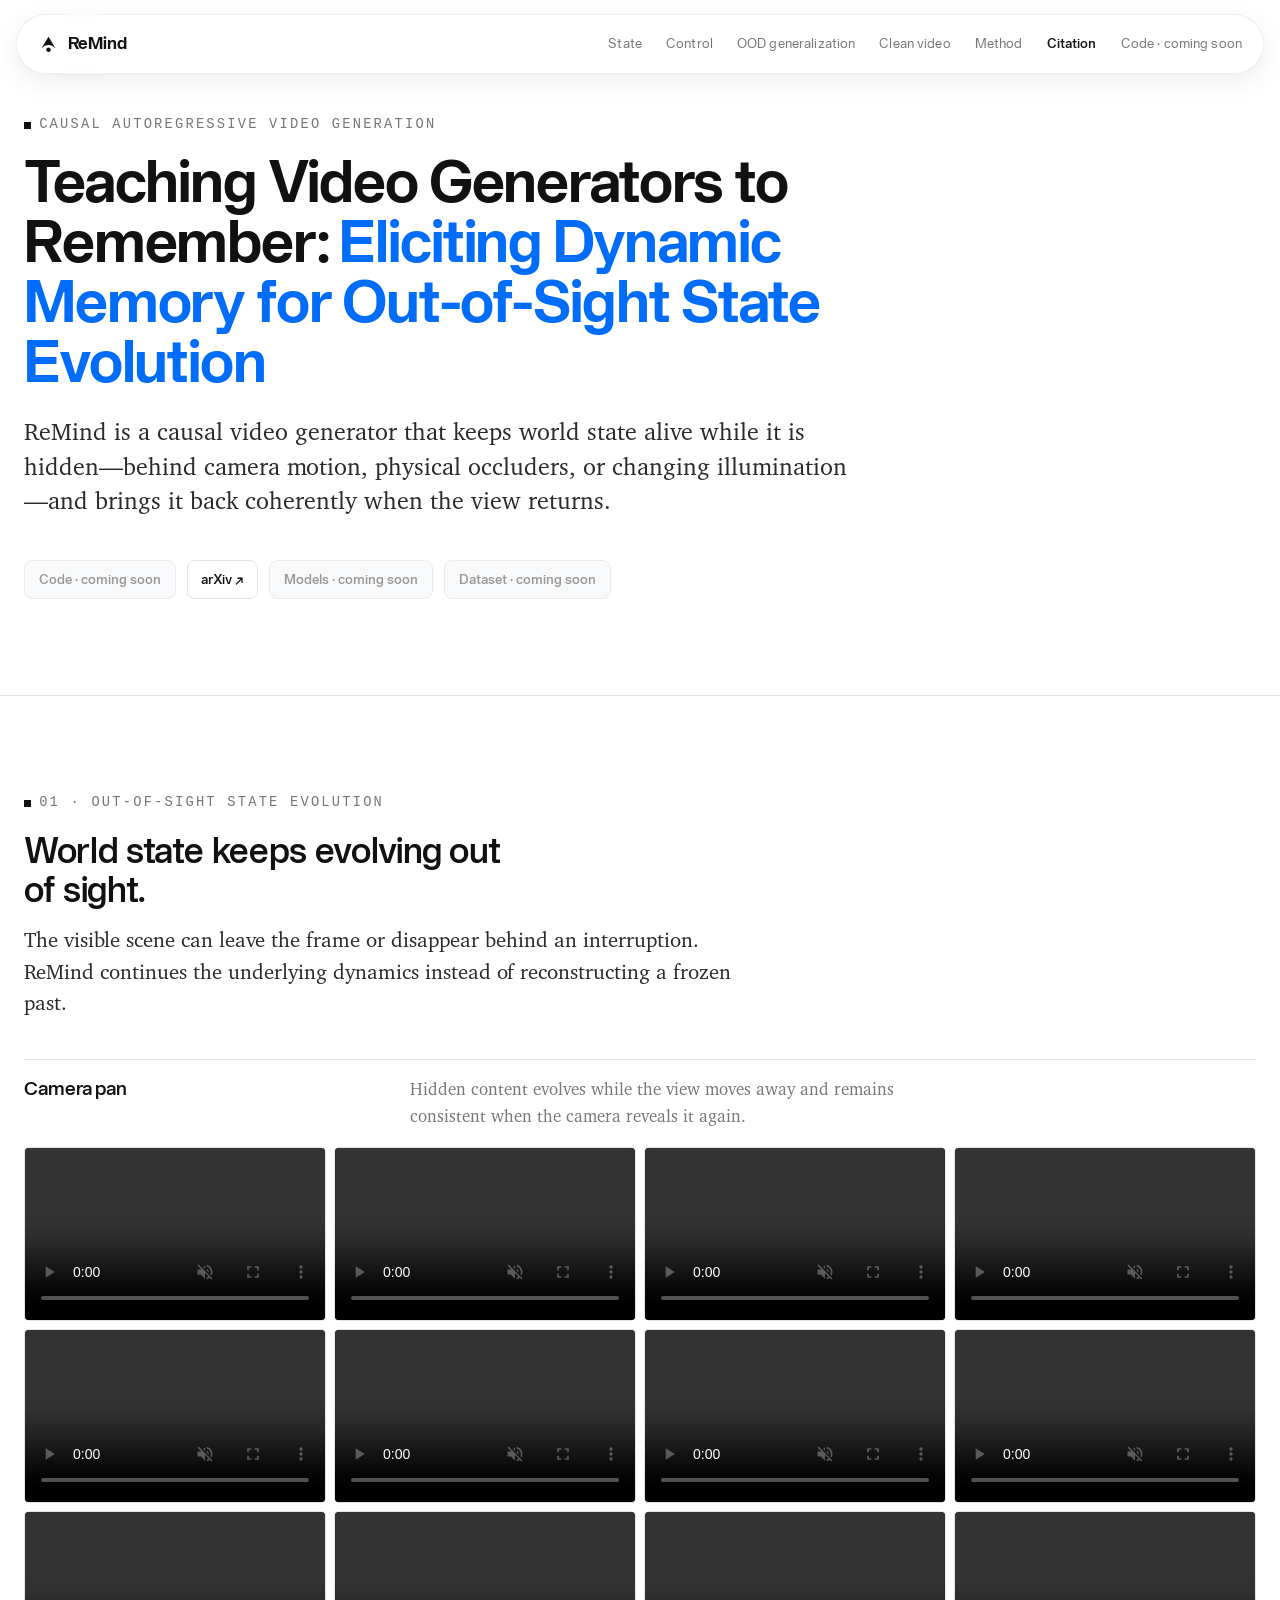
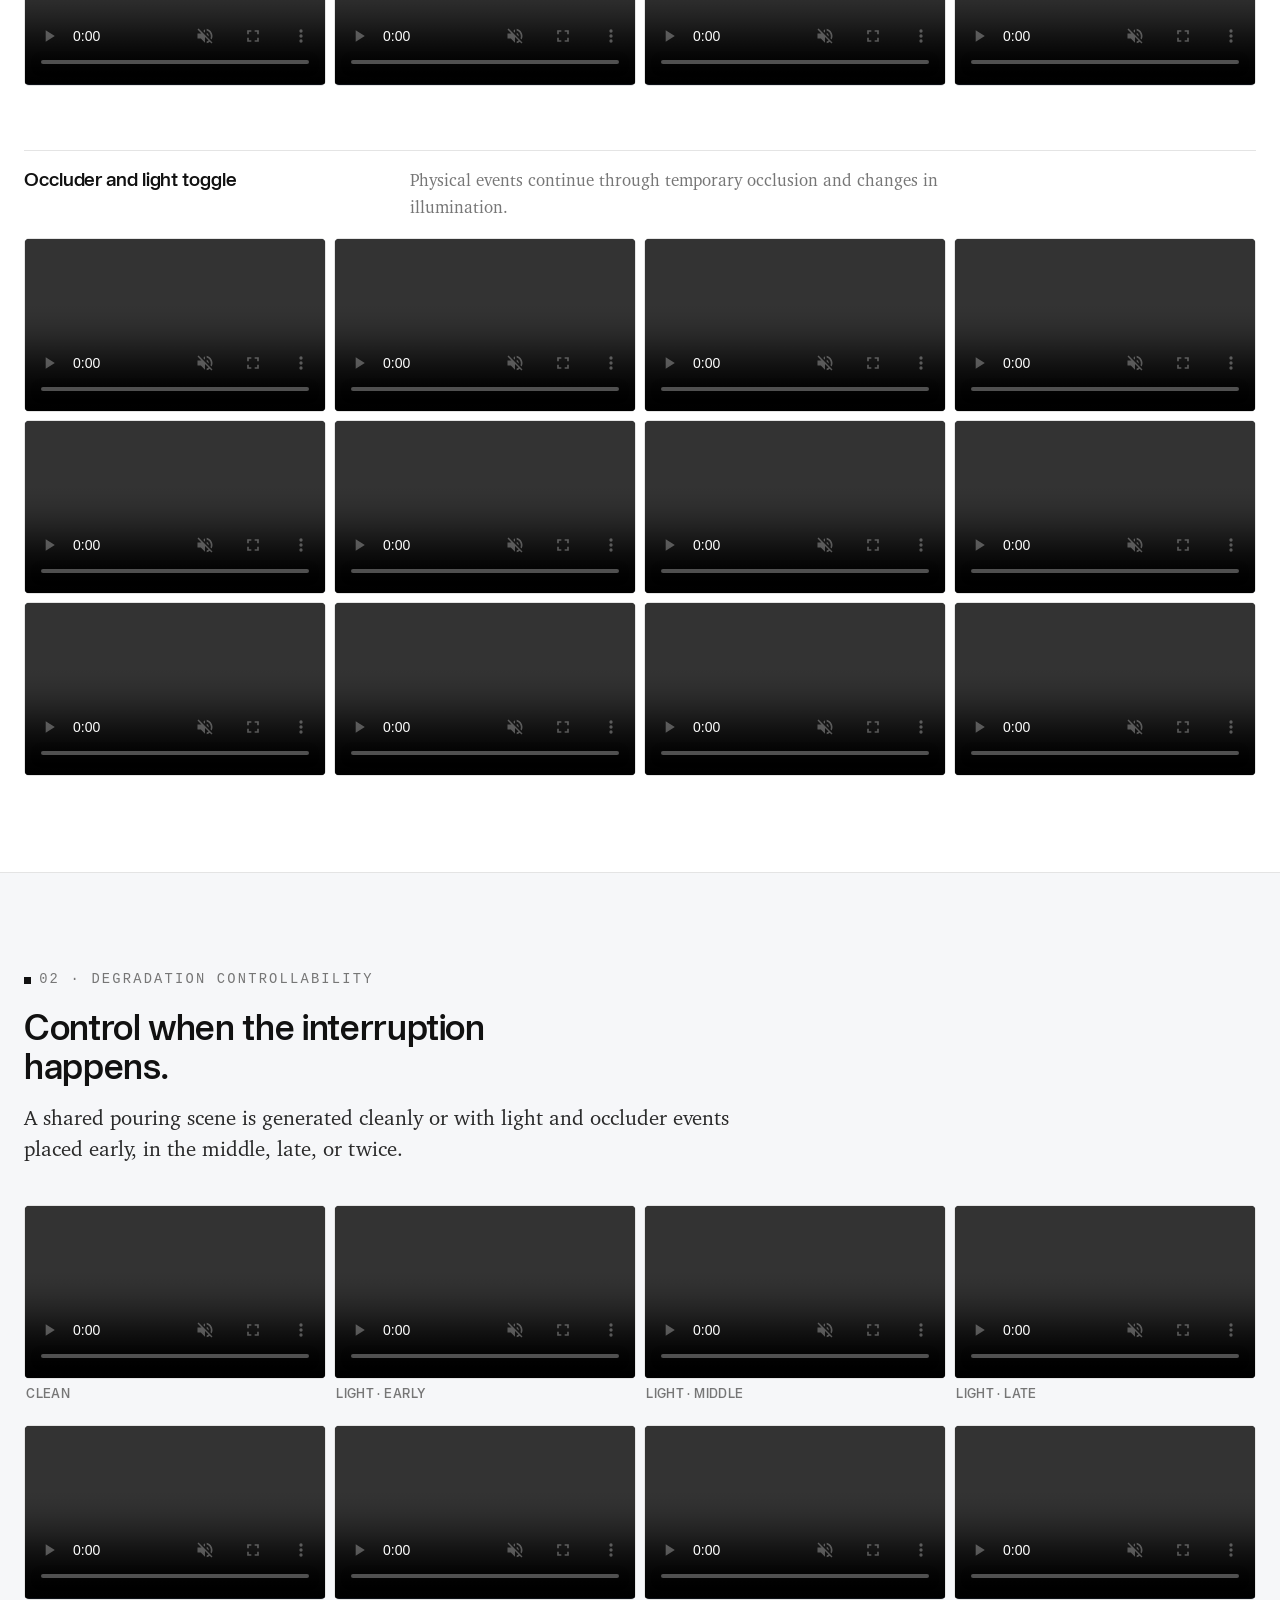
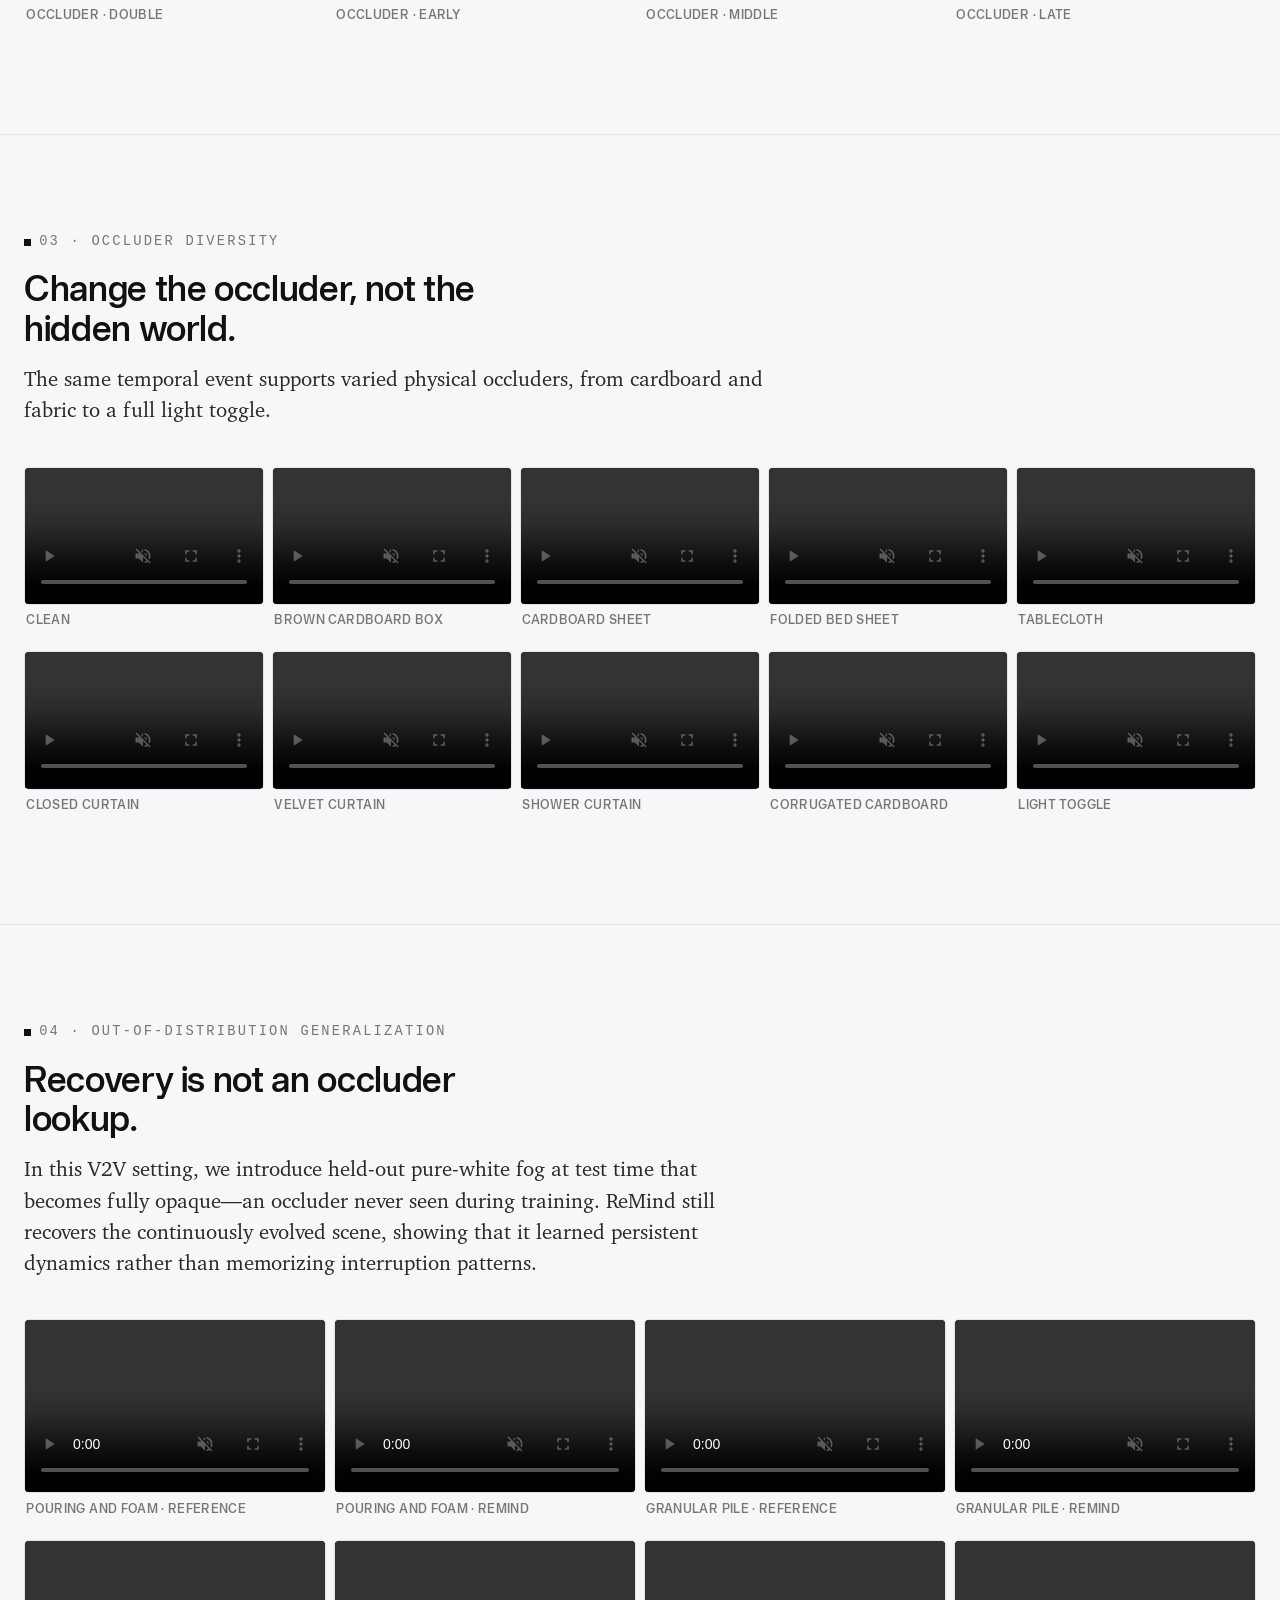
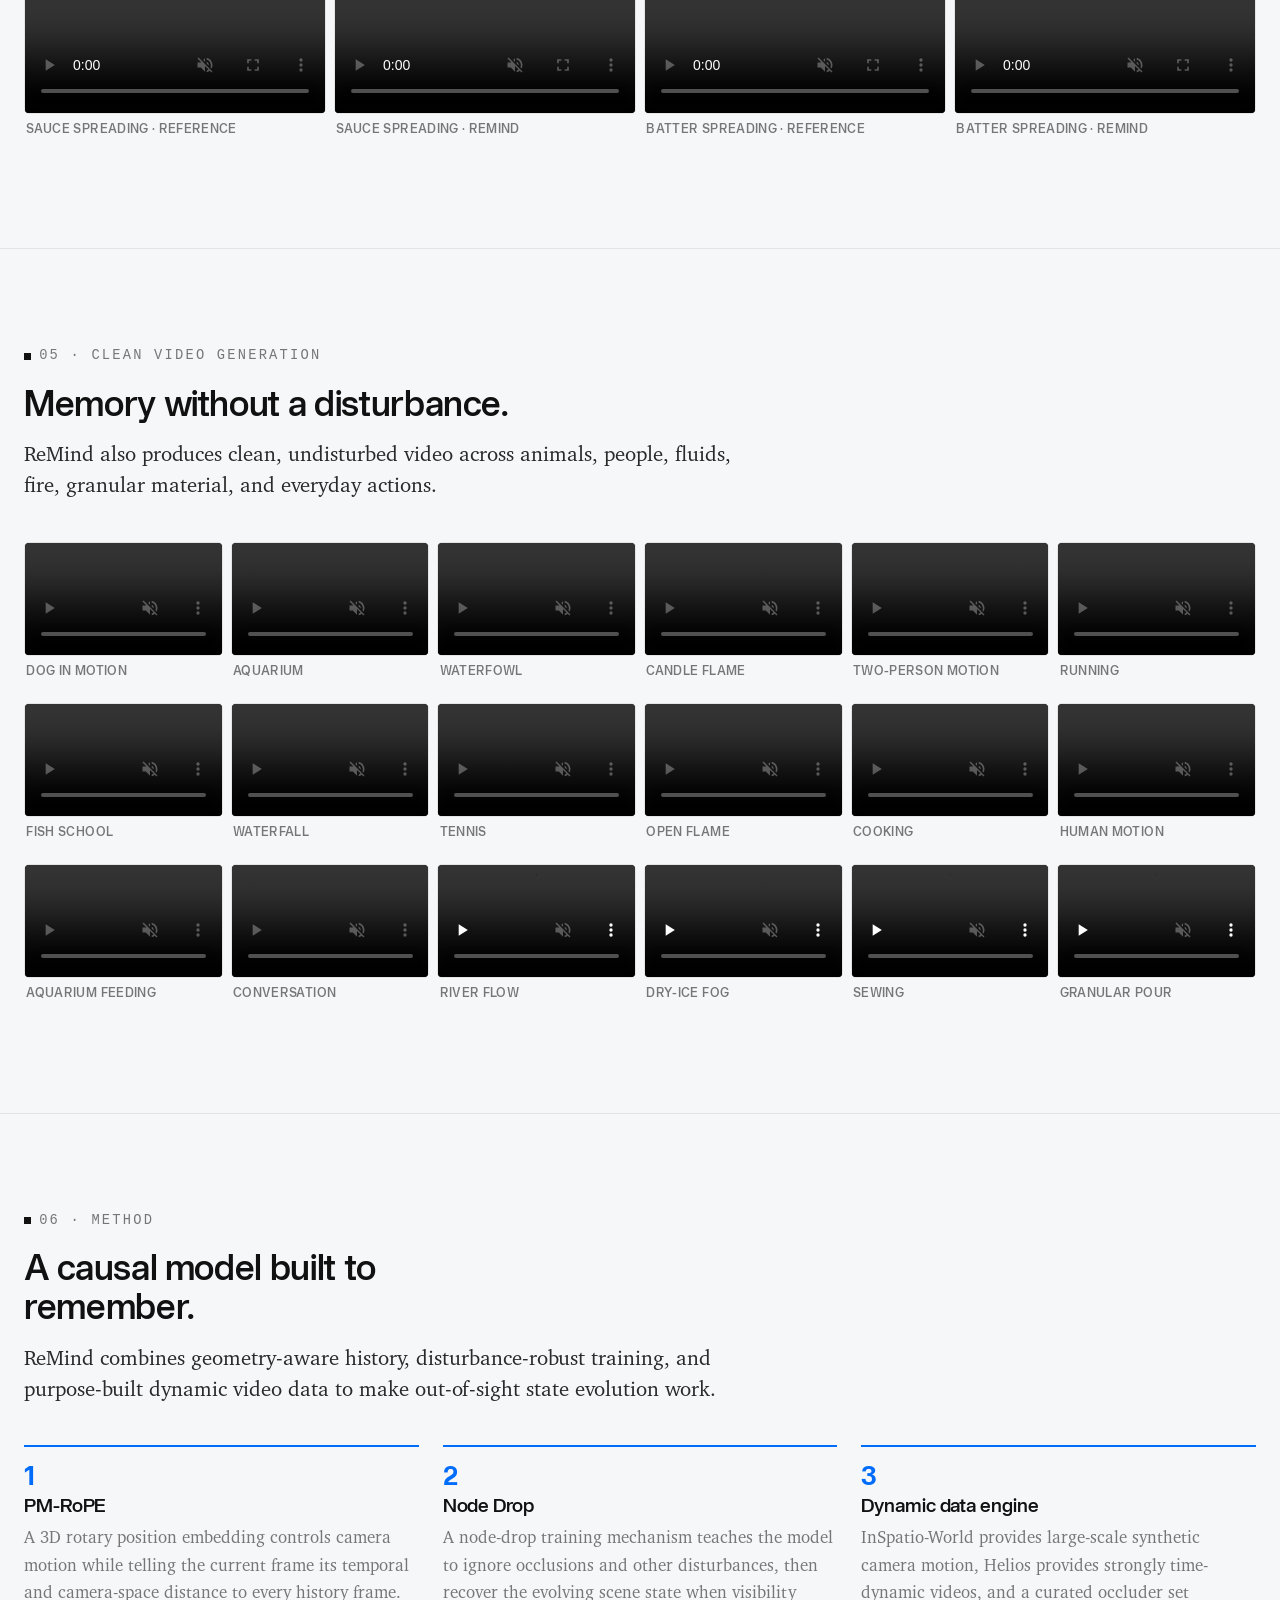
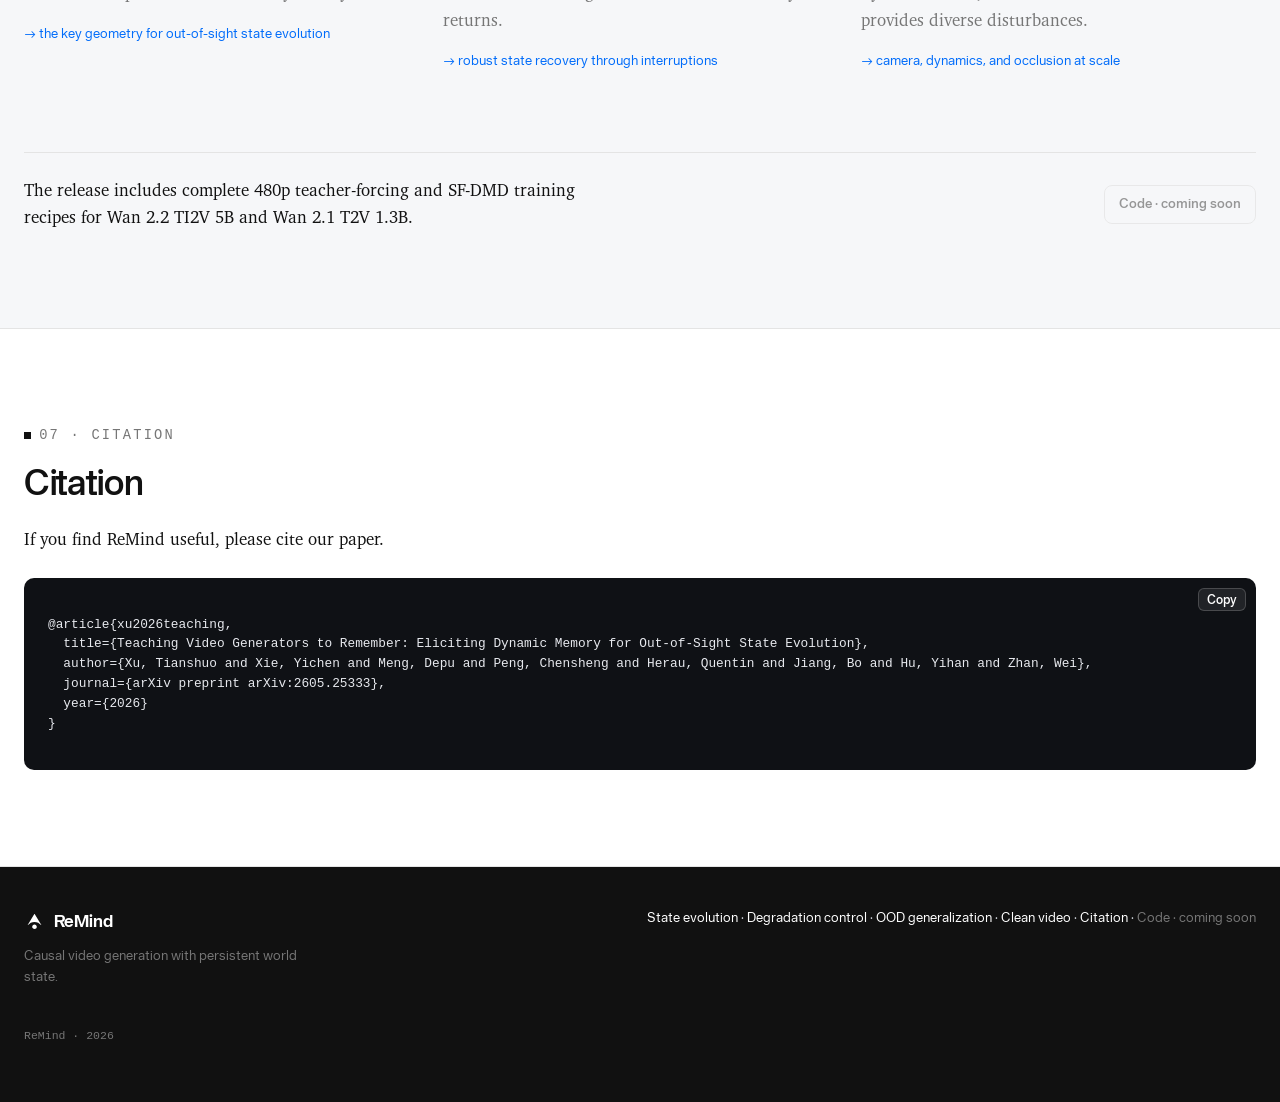
==== docs/index.html @ 28f02173 "Clarify V2V whiteout evaluation" ====
<!DOCTYPE html>
<!-- Copyright 2026 Applied Intuition, Inc.
     SPDX-License-Identifier: Apache-2.0 -->
<html lang="en">
<head>
<meta charset="utf-8">
<meta name="viewport" content="width=device-width, initial-scale=1">
<title>Teaching Video Generators to Remember: Eliciting Dynamic Memory for Out-of-Sight State Evolution</title>
<meta name="description" content="ReMind is a causal autoregressive video generator that preserves and evolves world state beyond the current view.">
<meta name="theme-color" content="#006CFA">
<link rel="icon" href="assets/brand/favicon.ico" sizes="32x32">
<link rel="icon" href="assets/brand/icon.svg" type="image/svg+xml">
<link rel="apple-touch-icon" href="assets/brand/apple-touch-icon.png">
<script>document.documentElement.className += " js";</script>
<link rel="stylesheet" href="assets/css/styles.css">
<link rel="stylesheet" href="assets/css/site.css">
</head>
<body class="project-page">
<a class="skip-link" href="#top">Skip to content</a>

<header class="site-header">
  <div class="header-pill">
    <a class="brand-mark" href="#top" aria-label="ReMind home"><span class="brand-word">ReMind</span></a>
    <button class="nav-toggle" aria-label="Toggle navigation" aria-expanded="false"><span></span><span></span><span></span></button>
    <nav class="nav" id="nav">
      <a href="#state">State</a>
      <a href="#control">Control</a>
      <a href="#ood">OOD generalization</a>
      <a href="#clean">Clean video</a>
      <a href="#method">Method</a>
      <a href="#citation">Citation</a>
      <span class="nav-pending" aria-disabled="true">Code · coming soon</span>
    </nav>
  </div>
</header>

<main id="top">
  <section class="hero project-hero">
    <div class="wide"><div class="hero-intro reveal">
      <p class="eyebrow">Causal autoregressive video generation</p>
      <h1>Teaching Video Generators to Remember: <span class="accent">Eliciting Dynamic Memory for Out-of-Sight State Evolution</span></h1>
      <p class="lead">ReMind is a causal video generator that keeps world state alive while it is hidden—behind camera motion, physical occluders, or changing illumination—and brings it back coherently when the view returns.</p>
      <div class="actions">
        <span class="btn btn-disabled" aria-disabled="true">Code · coming soon</span>
        <a class="btn" href="https://arxiv.org/abs/2605.25333" target="_blank" rel="noopener">arXiv ↗</a>
        <span class="btn btn-disabled" aria-disabled="true">Models · coming soon</span>
        <span class="btn btn-disabled" aria-disabled="true">Dataset · coming soon</span>
      </div>
    </div></div>
  </section>

  <section id="state" class="showcase-section">
    <div class="wide reveal">
      <div class="section-intro"><p class="eyebrow">01 · Out-of-sight state evolution</p>
        <h2>World state keeps evolving out of sight.</h2>
        <p class="lead">The visible scene can leave the frame or disappear behind an interruption. ReMind continues the underlying dynamics instead of reconstructing a frozen past.</p></div>
      <div class="showcase-block"><div class="showcase-heading"><h3>Camera pan</h3><p>Hidden content evolves while the view moves away and remains consistent when the camera reveals it again.</p></div>
        <div class="video-grid video-grid--4">
<figure class="showcase-tile showcase-tile--bare">
  <div class="media-frame"><video src="assets/videos/state/camera-pan/01.mp4" muted loop playsinline controls preload="none" data-autoplay aria-label="ReMind generated video"></video></div>
</figure>
<figure class="showcase-tile showcase-tile--bare">
  <div class="media-frame"><video src="assets/videos/state/camera-pan/02.mp4" muted loop playsinline controls preload="none" data-autoplay aria-label="ReMind generated video"></video></div>
</figure>
<figure class="showcase-tile showcase-tile--bare">
  <div class="media-frame"><video src="assets/videos/state/camera-pan/03.mp4" muted loop playsinline controls preload="none" data-autoplay aria-label="ReMind generated video"></video></div>
</figure>
<figure class="showcase-tile showcase-tile--bare">
  <div class="media-frame"><video src="assets/videos/state/camera-pan/04.mp4" muted loop playsinline controls preload="none" data-autoplay aria-label="ReMind generated video"></video></div>
</figure>
<figure class="showcase-tile showcase-tile--bare">
  <div class="media-frame"><video src="assets/videos/state/camera-pan/05.mp4" muted loop playsinline controls preload="none" data-autoplay aria-label="ReMind generated video"></video></div>
</figure>
<figure class="showcase-tile showcase-tile--bare">
  <div class="media-frame"><video src="assets/videos/state/camera-pan/06.mp4" muted loop playsinline controls preload="none" data-autoplay aria-label="ReMind generated video"></video></div>
</figure>
<figure class="showcase-tile showcase-tile--bare">
  <div class="media-frame"><video src="assets/videos/state/camera-pan/07.mp4" muted loop playsinline controls preload="none" data-autoplay aria-label="ReMind generated video"></video></div>
</figure>
<figure class="showcase-tile showcase-tile--bare">
  <div class="media-frame"><video src="assets/videos/state/camera-pan/08.mp4" muted loop playsinline controls preload="none" data-autoplay aria-label="ReMind generated video"></video></div>
</figure>
<figure class="showcase-tile showcase-tile--bare">
  <div class="media-frame"><video src="assets/videos/state/camera-pan/09.mp4" muted loop playsinline controls preload="none" data-autoplay aria-label="ReMind generated video"></video></div>
</figure>
<figure class="showcase-tile showcase-tile--bare">
  <div class="media-frame"><video src="assets/videos/state/camera-pan/10.mp4" muted loop playsinline controls preload="none" data-autoplay aria-label="ReMind generated video"></video></div>
</figure>
<figure class="showcase-tile showcase-tile--bare">
  <div class="media-frame"><video src="assets/videos/state/camera-pan/11.mp4" muted loop playsinline controls preload="none" data-autoplay aria-label="ReMind generated video"></video></div>
</figure>
<figure class="showcase-tile showcase-tile--bare">
  <div class="media-frame"><video src="assets/videos/state/camera-pan/12.mp4" muted loop playsinline controls preload="none" data-autoplay aria-label="ReMind generated video"></video></div>
</figure>
</div></div>
      <div class="showcase-block"><div class="showcase-heading"><h3>Occluder and light toggle</h3><p>Physical events continue through temporary occlusion and changes in illumination.</p></div>
        <div class="video-grid video-grid--4">
<figure class="showcase-tile showcase-tile--bare">
  <div class="media-frame"><video src="assets/videos/state/occlusion/01.mp4" muted loop playsinline controls preload="none" data-autoplay aria-label="ReMind generated video"></video></div>
</figure>
<figure class="showcase-tile showcase-tile--bare">
  <div class="media-frame"><video src="assets/videos/state/occlusion/02.mp4" muted loop playsinline controls preload="none" data-autoplay aria-label="ReMind generated video"></video></div>
</figure>
<figure class="showcase-tile showcase-tile--bare">
  <div class="media-frame"><video src="assets/videos/state/occlusion/03.mp4" muted loop playsinline controls preload="none" data-autoplay aria-label="ReMind generated video"></video></div>
</figure>
<figure class="showcase-tile showcase-tile--bare">
  <div class="media-frame"><video src="assets/videos/state/occlusion/04.mp4" muted loop playsinline controls preload="none" data-autoplay aria-label="ReMind generated video"></video></div>
</figure>
<figure class="showcase-tile showcase-tile--bare">
  <div class="media-frame"><video src="assets/videos/state/occlusion/05.mp4" muted loop playsinline controls preload="none" data-autoplay aria-label="ReMind generated video"></video></div>
</figure>
<figure class="showcase-tile showcase-tile--bare">
  <div class="media-frame"><video src="assets/videos/state/occlusion/06.mp4" muted loop playsinline controls preload="none" data-autoplay aria-label="ReMind generated video"></video></div>
</figure>
<figure class="showcase-tile showcase-tile--bare">
  <div class="media-frame"><video src="assets/videos/state/occlusion/07.mp4" muted loop playsinline controls preload="none" data-autoplay aria-label="ReMind generated video"></video></div>
</figure>
<figure class="showcase-tile showcase-tile--bare">
  <div class="media-frame"><video src="assets/videos/state/occlusion/08.mp4" muted loop playsinline controls preload="none" data-autoplay aria-label="ReMind generated video"></video></div>
</figure>
<figure class="showcase-tile showcase-tile--bare">
  <div class="media-frame"><video src="assets/videos/state/occlusion/09.mp4" muted loop playsinline controls preload="none" data-autoplay aria-label="ReMind generated video"></video></div>
</figure>
<figure class="showcase-tile showcase-tile--bare">
  <div class="media-frame"><video src="assets/videos/state/occlusion/10.mp4" muted loop playsinline controls preload="none" data-autoplay aria-label="ReMind generated video"></video></div>
</figure>
<figure class="showcase-tile showcase-tile--bare">
  <div class="media-frame"><video src="assets/videos/state/occlusion/11.mp4" muted loop playsinline controls preload="none" data-autoplay aria-label="ReMind generated video"></video></div>
</figure>
<figure class="showcase-tile showcase-tile--bare">
  <div class="media-frame"><video src="assets/videos/state/occlusion/12.mp4" muted loop playsinline controls preload="none" data-autoplay aria-label="ReMind generated video"></video></div>
</figure>
</div></div>
    </div>
  </section>

  <section id="control" class="showcase-section">
    <div class="wide reveal">
      <div class="section-intro"><p class="eyebrow">02 · Degradation controllability</p>
        <h2>Control when the interruption happens.</h2>
        <p class="lead">A shared pouring scene is generated cleanly or with light and occluder events placed early, in the middle, late, or twice.</p></div>
      <div class="video-grid video-grid--4">
<figure class="showcase-tile">
  <div class="media-frame"><video src="assets/videos/control/degradation/01.mp4" muted loop playsinline controls preload="none" data-autoplay aria-label="Clean"></video></div>
  <figcaption><span class="tile-label">Clean</span></figcaption>
</figure>
<figure class="showcase-tile">
  <div class="media-frame"><video src="assets/videos/control/degradation/02.mp4" muted loop playsinline controls preload="none" data-autoplay aria-label="Light · early"></video></div>
  <figcaption><span class="tile-label">Light · early</span></figcaption>
</figure>
<figure class="showcase-tile">
  <div class="media-frame"><video src="assets/videos/control/degradation/03.mp4" muted loop playsinline controls preload="none" data-autoplay aria-label="Light · middle"></video></div>
  <figcaption><span class="tile-label">Light · middle</span></figcaption>
</figure>
<figure class="showcase-tile">
  <div class="media-frame"><video src="assets/videos/control/degradation/04.mp4" muted loop playsinline controls preload="none" data-autoplay aria-label="Light · late"></video></div>
  <figcaption><span class="tile-label">Light · late</span></figcaption>
</figure>
<figure class="showcase-tile">
  <div class="media-frame"><video src="assets/videos/control/degradation/05.mp4" muted loop playsinline controls preload="none" data-autoplay aria-label="Occluder · double"></video></div>
  <figcaption><span class="tile-label">Occluder · double</span></figcaption>
</figure>
<figure class="showcase-tile">
  <div class="media-frame"><video src="assets/videos/control/degradation/06.mp4" muted loop playsinline controls preload="none" data-autoplay aria-label="Occluder · early"></video></div>
  <figcaption><span class="tile-label">Occluder · early</span></figcaption>
</figure>
<figure class="showcase-tile">
  <div class="media-frame"><video src="assets/videos/control/degradation/07.mp4" muted loop playsinline controls preload="none" data-autoplay aria-label="Occluder · middle"></video></div>
  <figcaption><span class="tile-label">Occluder · middle</span></figcaption>
</figure>
<figure class="showcase-tile">
  <div class="media-frame"><video src="assets/videos/control/degradation/08.mp4" muted loop playsinline controls preload="none" data-autoplay aria-label="Occluder · late"></video></div>
  <figcaption><span class="tile-label">Occluder · late</span></figcaption>
</figure>
</div>
    </div>
  </section>

  <section id="occluders" class="showcase-section section-soft">
    <div class="wide reveal">
      <div class="section-intro"><p class="eyebrow">03 · Occluder diversity</p>
        <h2>Change the occluder, not the hidden world.</h2>
        <p class="lead">The same temporal event supports varied physical occluders, from cardboard and fabric to a full light toggle.</p></div>
      <div class="video-grid video-grid--5">
<figure class="showcase-tile">
  <div class="media-frame"><video src="assets/videos/control/occluder-diversity/01.mp4" muted loop playsinline controls preload="none" data-autoplay aria-label="Clean"></video></div>
  <figcaption><span class="tile-label">Clean</span></figcaption>
</figure>
<figure class="showcase-tile">
  <div class="media-frame"><video src="assets/videos/control/occluder-diversity/02.mp4" muted loop playsinline controls preload="none" data-autoplay aria-label="Brown cardboard box"></video></div>
  <figcaption><span class="tile-label">Brown cardboard box</span></figcaption>
</figure>
<figure class="showcase-tile">
  <div class="media-frame"><video src="assets/videos/control/occluder-diversity/03.mp4" muted loop playsinline controls preload="none" data-autoplay aria-label="Cardboard sheet"></video></div>
  <figcaption><span class="tile-label">Cardboard sheet</span></figcaption>
</figure>
<figure class="showcase-tile">
  <div class="media-frame"><video src="assets/videos/control/occluder-diversity/04.mp4" muted loop playsinline controls preload="none" data-autoplay aria-label="Folded bed sheet"></video></div>
  <figcaption><span class="tile-label">Folded bed sheet</span></figcaption>
</figure>
<figure class="showcase-tile">
  <div class="media-frame"><video src="assets/videos/control/occluder-diversity/05.mp4" muted loop playsinline controls preload="none" data-autoplay aria-label="Tablecloth"></video></div>
  <figcaption><span class="tile-label">Tablecloth</span></figcaption>
</figure>
<figure class="showcase-tile">
  <div class="media-frame"><video src="assets/videos/control/occluder-diversity/06.mp4" muted loop playsinline controls preload="none" data-autoplay aria-label="Closed curtain"></video></div>
  <figcaption><span class="tile-label">Closed curtain</span></figcaption>
</figure>
<figure class="showcase-tile">
  <div class="media-frame"><video src="assets/videos/control/occluder-diversity/07.mp4" muted loop playsinline controls preload="none" data-autoplay aria-label="Velvet curtain"></video></div>
  <figcaption><span class="tile-label">Velvet curtain</span></figcaption>
</figure>
<figure class="showcase-tile">
  <div class="media-frame"><video src="assets/videos/control/occluder-diversity/08.mp4" muted loop playsinline controls preload="none" data-autoplay aria-label="Shower curtain"></video></div>
  <figcaption><span class="tile-label">Shower curtain</span></figcaption>
</figure>
<figure class="showcase-tile">
  <div class="media-frame"><video src="assets/videos/control/occluder-diversity/09.mp4" muted loop playsinline controls preload="none" data-autoplay aria-label="Corrugated cardboard"></video></div>
  <figcaption><span class="tile-label">Corrugated cardboard</span></figcaption>
</figure>
<figure class="showcase-tile">
  <div class="media-frame"><video src="assets/videos/control/occluder-diversity/10.mp4" muted loop playsinline controls preload="none" data-autoplay aria-label="Light toggle"></video></div>
  <figcaption><span class="tile-label">Light toggle</span></figcaption>
</figure>
</div>
    </div>
  </section>

  <section id="ood" class="showcase-section">
    <div class="wide reveal">
      <div class="section-intro"><p class="eyebrow">04 · Out-of-distribution generalization</p>
        <h2>Recovery is not an occluder lookup.</h2>
        <p class="lead">In this V2V setting, we introduce held-out pure-white fog at test time that becomes fully opaque—an occluder never seen during training. ReMind still recovers the continuously evolved scene, showing that it learned persistent dynamics rather than memorizing interruption patterns.</p></div>
      <div class="video-grid video-grid--4">
<figure class="showcase-tile">
  <div class="media-frame"><video src="assets/videos/ood-whiteout/01_reference.mp4" muted loop playsinline controls preload="none" data-autoplay aria-label="Pouring and foam reference"></video></div>
  <figcaption><span class="tile-label">Pouring and foam · Reference</span></figcaption>
</figure>
<figure class="showcase-tile">
  <div class="media-frame"><video src="assets/videos/ood-whiteout/01_remind.mp4" muted loop playsinline controls preload="none" data-autoplay aria-label="Pouring and foam ReMind whiteout recovery"></video></div>
  <figcaption><span class="tile-label">Pouring and foam · ReMind</span></figcaption>
</figure>
<figure class="showcase-tile">
  <div class="media-frame"><video src="assets/videos/ood-whiteout/02_reference.mp4" muted loop playsinline controls preload="none" data-autoplay aria-label="Granular pile reference"></video></div>
  <figcaption><span class="tile-label">Granular pile · Reference</span></figcaption>
</figure>
<figure class="showcase-tile">
  <div class="media-frame"><video src="assets/videos/ood-whiteout/02_remind.mp4" muted loop playsinline controls preload="none" data-autoplay aria-label="Granular pile ReMind whiteout recovery"></video></div>
  <figcaption><span class="tile-label">Granular pile · ReMind</span></figcaption>
</figure>
<figure class="showcase-tile">
  <div class="media-frame"><video src="assets/videos/ood-whiteout/03_reference.mp4" muted loop playsinline controls preload="none" data-autoplay aria-label="Sauce spreading reference"></video></div>
  <figcaption><span class="tile-label">Sauce spreading · Reference</span></figcaption>
</figure>
<figure class="showcase-tile">
  <div class="media-frame"><video src="assets/videos/ood-whiteout/03_remind.mp4" muted loop playsinline controls preload="none" data-autoplay aria-label="Sauce spreading ReMind whiteout recovery"></video></div>
  <figcaption><span class="tile-label">Sauce spreading · ReMind</span></figcaption>
</figure>
<figure class="showcase-tile">
  <div class="media-frame"><video src="assets/videos/ood-whiteout/04_reference.mp4" muted loop playsinline controls preload="none" data-autoplay aria-label="Batter spreading reference"></video></div>
  <figcaption><span class="tile-label">Batter spreading · Reference</span></figcaption>
</figure>
<figure class="showcase-tile">
  <div class="media-frame"><video src="assets/videos/ood-whiteout/04_remind.mp4" muted loop playsinline controls preload="none" data-autoplay aria-label="Batter spreading ReMind whiteout recovery"></video></div>
  <figcaption><span class="tile-label">Batter spreading · ReMind</span></figcaption>
</figure>
</div>
    </div>
  </section>

  <section id="clean" class="showcase-section section-soft">
    <div class="wide reveal">
      <div class="section-intro"><p class="eyebrow">05 · Clean video generation</p>
        <h2>Memory without a disturbance.</h2>
        <p class="lead">ReMind also produces clean, undisturbed video across animals, people, fluids, fire, granular material, and everyday actions.</p></div>
      <div class="video-grid video-grid--6">
<figure class="showcase-tile">
  <div class="media-frame"><video src="assets/videos/clean/01.mp4" muted loop playsinline controls preload="none" data-autoplay aria-label="Dog in motion"></video></div>
  <figcaption><span class="tile-label">Dog in motion</span></figcaption>
</figure>
<figure class="showcase-tile">
  <div class="media-frame"><video src="assets/videos/clean/02.mp4" muted loop playsinline controls preload="none" data-autoplay aria-label="Aquarium"></video></div>
  <figcaption><span class="tile-label">Aquarium</span></figcaption>
</figure>
<figure class="showcase-tile">
  <div class="media-frame"><video src="assets/videos/clean/03.mp4" muted loop playsinline controls preload="none" data-autoplay aria-label="Waterfowl"></video></div>
  <figcaption><span class="tile-label">Waterfowl</span></figcaption>
</figure>
<figure class="showcase-tile">
  <div class="media-frame"><video src="assets/videos/clean/04.mp4" muted loop playsinline controls preload="none" data-autoplay aria-label="Candle flame"></video></div>
  <figcaption><span class="tile-label">Candle flame</span></figcaption>
</figure>
<figure class="showcase-tile">
  <div class="media-frame"><video src="assets/videos/clean/05.mp4" muted loop playsinline controls preload="none" data-autoplay aria-label="Two-person motion"></video></div>
  <figcaption><span class="tile-label">Two-person motion</span></figcaption>
</figure>
<figure class="showcase-tile">
  <div class="media-frame"><video src="assets/videos/clean/06.mp4" muted loop playsinline controls preload="none" data-autoplay aria-label="Running"></video></div>
  <figcaption><span class="tile-label">Running</span></figcaption>
</figure>
<figure class="showcase-tile">
  <div class="media-frame"><video src="assets/videos/clean/07.mp4" muted loop playsinline controls preload="none" data-autoplay aria-label="Fish school"></video></div>
  <figcaption><span class="tile-label">Fish school</span></figcaption>
</figure>
<figure class="showcase-tile">
  <div class="media-frame"><video src="assets/videos/clean/08.mp4" muted loop playsinline controls preload="none" data-autoplay aria-label="Waterfall"></video></div>
  <figcaption><span class="tile-label">Waterfall</span></figcaption>
</figure>
<figure class="showcase-tile">
  <div class="media-frame"><video src="assets/videos/clean/09.mp4" muted loop playsinline controls preload="none" data-autoplay aria-label="Tennis"></video></div>
  <figcaption><span class="tile-label">Tennis</span></figcaption>
</figure>
<figure class="showcase-tile">
  <div class="media-frame"><video src="assets/videos/clean/10.mp4" muted loop playsinline controls preload="none" data-autoplay aria-label="Open flame"></video></div>
  <figcaption><span class="tile-label">Open flame</span></figcaption>
</figure>
<figure class="showcase-tile">
  <div class="media-frame"><video src="assets/videos/clean/11.mp4" muted loop playsinline controls preload="none" data-autoplay aria-label="Cooking"></video></div>
  <figcaption><span class="tile-label">Cooking</span></figcaption>
</figure>
<figure class="showcase-tile">
  <div class="media-frame"><video src="assets/videos/clean/12.mp4" muted loop playsinline controls preload="none" data-autoplay aria-label="Human motion"></video></div>
  <figcaption><span class="tile-label">Human motion</span></figcaption>
</figure>
<figure class="showcase-tile">
  <div class="media-frame"><video src="assets/videos/clean/13.mp4" muted loop playsinline controls preload="none" data-autoplay aria-label="Aquarium feeding"></video></div>
  <figcaption><span class="tile-label">Aquarium feeding</span></figcaption>
</figure>
<figure class="showcase-tile">
  <div class="media-frame"><video src="assets/videos/clean/14.mp4" muted loop playsinline controls preload="none" data-autoplay aria-label="Conversation"></video></div>
  <figcaption><span class="tile-label">Conversation</span></figcaption>
</figure>
<figure class="showcase-tile">
  <div class="media-frame"><video src="assets/videos/clean/15.mp4" muted loop playsinline controls preload="none" data-autoplay aria-label="River flow"></video></div>
  <figcaption><span class="tile-label">River flow</span></figcaption>
</figure>
<figure class="showcase-tile">
  <div class="media-frame"><video src="assets/videos/clean/16.mp4" muted loop playsinline controls preload="none" data-autoplay aria-label="Dry-ice fog"></video></div>
  <figcaption><span class="tile-label">Dry-ice fog</span></figcaption>
</figure>
<figure class="showcase-tile">
  <div class="media-frame"><video src="assets/videos/clean/17.mp4" muted loop playsinline controls preload="none" data-autoplay aria-label="Sewing"></video></div>
  <figcaption><span class="tile-label">Sewing</span></figcaption>
</figure>
<figure class="showcase-tile">
  <div class="media-frame"><video src="assets/videos/clean/18.mp4" muted loop playsinline controls preload="none" data-autoplay aria-label="Granular pour"></video></div>
  <figcaption><span class="tile-label">Granular pour</span></figcaption>
</figure>
</div>
    </div>
  </section>

  <section id="method" class="method-section">
    <div class="wide reveal">
      <div class="section-intro"><p class="eyebrow">06 · Method</p>
        <h2>A causal model built to remember.</h2>
        <p class="lead">ReMind combines geometry-aware history, disturbance-robust training, and purpose-built dynamic video data to make out-of-sight state evolution work.</p></div>
      <div class="contribs">
        <div class="contrib"><div class="num">1</div><h3>PM-RoPE</h3><p class="muted">A 3D rotary position embedding controls camera motion while telling the current frame its temporal and camera-space distance to every history frame.</p><p class="contrib-outcome">→ the key geometry for out-of-sight state evolution</p></div>
        <div class="contrib"><div class="num">2</div><h3>Node Drop</h3><p class="muted">A node-drop training mechanism teaches the model to ignore occlusions and other disturbances, then recover the evolving scene state when visibility returns.</p><p class="contrib-outcome">→ robust state recovery through interruptions</p></div>
        <div class="contrib"><div class="num">3</div><h3>Dynamic data engine</h3><p class="muted">InSpatio-World provides large-scale synthetic camera motion, Helios provides strongly time-dynamic videos, and a curated occluder set provides diverse disturbances.</p><p class="contrib-outcome">→ camera, dynamics, and occlusion at scale</p></div>
      </div>
      <div class="release-note"><p>The release includes complete 480p teacher-forcing and SF-DMD training recipes for Wan 2.2 TI2V 5B and Wan 2.1 T2V 1.3B.</p>
        <span class="btn btn-disabled" aria-disabled="true">Code · coming soon</span></div>
    </div>
  </section>

  <section id="citation" class="citation-section">
    <div class="wide reveal">
      <p class="eyebrow">07 · Citation</p>
      <h2>Citation</h2>
      <p>If you find ReMind useful, please cite our paper.</p>
      <div class="bibtex"><pre><code>@article{xu2026teaching,
  title={Teaching Video Generators to Remember: Eliciting Dynamic Memory for Out-of-Sight State Evolution},
  author={Xu, Tianshuo and Xie, Yichen and Meng, Depu and Peng, Chensheng and Herau, Quentin and Jiang, Bo and Hu, Yihan and Zhan, Wei},
  journal={arXiv preprint arXiv:2605.25333},
  year={2026}
}</code></pre></div>
    </div>
  </section>
</main>

<footer class="site-footer"><div class="wide">
  <div class="foot-grid"><div><a class="brand-mark" href="#top"><span class="brand-word">ReMind</span></a>
    <p class="muted footer-note">Causal video generation with persistent world state.</p></div>
  <nav><a href="#state">State evolution</a> · <a href="#control">Degradation control</a> · <a href="#ood">OOD generalization</a> · <a href="#clean">Clean video</a> · <a href="#citation">Citation</a> · <span class="foot-pending" aria-disabled="true">Code · coming soon</span></nav></div>
  <p class="copyright">ReMind · 2026</p>
</div></footer>

<script src="assets/js/main.js"></script>
</body>
</html>
---- docs/assets/css/styles.css ----
/* Copyright 2026 Applied Intuition, Inc.
 * SPDX-License-Identifier: Apache-2.0 */

/* ==========================================================================
   Research Website Template — Applied Intuition brand design system
   ---------------------------------------------------------------------------
   The house style: a white, editorial page that would sit comfortably as a
   full-page ad for a top research lab in *Science* or *Nature*. The work is the
   hero; the design gets out of its way. See STYLE.md for the full contract.

   Type   Applied Sans Display (headlines/numbers), Applied Sans Text (UI/labels),
          XCharter serif (running prose).
   Color  Applied Blue #006CFA — the ONE accent — over ink #111 and grays.
   Motifs black-square eyebrow, ALL-CAPS mono eyebrows, blue caption labels,
          hairline rules, ~720px reading measure, full-bleed figures.

   This file is the shared core. DO NOT fork or hard-code values it already
   tokenizes — put per-site overrides in site.css, built only from these tokens.
   ========================================================================== */

/* ----- Fonts (vendored, local) ------------------------------------------ */
@font-face {
  font-family: "Applied Sans Display";
  src: url("../fonts/AppliedSansDisplay-Bold.ttf") format("truetype");
  font-weight: 700; font-style: normal; font-display: swap;
}
@font-face {
  font-family: "Applied Sans Display";
  src: url("../fonts/AppliedSansDisplay-SemiBold.ttf") format("truetype");
  font-weight: 600; font-style: normal; font-display: swap;
}
@font-face {
  font-family: "Applied Sans Text";
  src: url("../fonts/AppliedSansText-Regular.ttf") format("truetype");
  font-weight: 400; font-style: normal; font-display: swap;
}
@font-face {
  font-family: "Applied Sans Text";
  src: url("../fonts/AppliedSansText-Italic.ttf") format("truetype");
  font-weight: 400; font-style: italic; font-display: swap;
}
@font-face {
  font-family: "Applied Sans Text";
  src: url("../fonts/AppliedSansText-SemiBold.ttf") format("truetype");
  font-weight: 600; font-style: normal; font-display: swap;
}
@font-face {
  font-family: "Applied Sans Text";
  src: url("../fonts/AppliedSansText-SemiBoldItalic.ttf") format("truetype");
  font-weight: 600; font-style: italic; font-display: swap;
}
@font-face {
  font-family: "XCharter";
  src: url("../fonts/XCharter-Roman.otf") format("opentype");
  font-weight: 400; font-style: normal; font-display: swap;
}
@font-face {
  font-family: "XCharter";
  src: url("../fonts/XCharter-Italic.otf") format("opentype");
  font-weight: 400; font-style: italic; font-display: swap;
}

/* ----- Design tokens ----------------------------------------------------- */
:root {
  /* brand color — Applied Blue is the ONLY accent */
  --blue: #006CFA;
  --blue-dark: #0052bd;        /* AppliedBlue!70!black, approx */
  --blue-muted: #3d7fc4;       /* AppliedBlue!75!gray, approx */
  --blue-wash: #eef4ff;        /* light blue surface */
  --blue-wash-2: #e0ecff;
  --ink: #111111;
  --gray: #767676;
  --gray-line: #e4e4e4;
  --gray-soft: #f6f7f9;
  --white: #ffffff;
  --dark-mat: #0d1117;         /* the quiet dark behind video/figures */

  /* ---- Chart series palette --------------------------------------------
     The house rule is ONE accent. In charts the *hero* series is blue; the
     rest are inks/grays, told apart by dash pattern (lines), marker shape
     (scatter), or hatch (bars/areas) — NOT by hue. This stays on-brand and
     survives greyscale printing. Mirrored in assets/js/charts.js. */
  --series-hi: #006CFA;
  --series-1: #1f2937;
  --series-2: #6b7280;
  --series-3: #9aa3af;
  --series-4: #c3c9d2;
  /* sequential blue ramp — for donut wedges / ordered composition */
  --seq-1: #003a86; --seq-2: #0052bd; --seq-3: #006CFA;
  --seq-4: #4d97fb; --seq-5: #99c3fd; --seq-6: #cfe1fe;
  /* OPTIONAL categorical palette. Breaks the one-accent rule — use only when
     you truly have many peer series and no single hero. Prefer the above. */
  --cat-1: #006CFA; --cat-2: #e8710a; --cat-3: #12a594;
  --cat-4: #8b5cf6; --cat-5: #d6409f; --cat-6: #eab308;

  /* type */
  --font-display: "Applied Sans Display", "Helvetica Neue", Arial, sans-serif;
  --font-sans: "Applied Sans Text", "Helvetica Neue", Arial, sans-serif;
  --font-serif: "XCharter", Georgia, "Times New Roman", serif;
  --font-mono: "SFMono-Regular", "JetBrains Mono", Menlo, Consolas, monospace;

  /* type scale */
  --fs-eyebrow: 0.72rem;
  --fs-meta: 0.82rem;
  --fs-body: 1.0625rem;        /* ~17px reading */
  --fs-lead: 1.3rem;
  --fs-h3: 1.18rem;
  --fs-h2: 2.2rem;
  --fs-title: clamp(2.05rem, 5vw, 3.6rem);

  /* spacing */
  --space-1: 0.5rem;
  --space-2: 1rem;
  --space-3: 1.5rem;
  --space-4: 2.5rem;
  --space-5: 4rem;
  --space-6: 6rem;

  /* layout */
  --reading: 720px;
  --wide: 1280px;
  --header-h: 60px;
  --header-gap: 14px;          /* inset of the floating header from the viewport edge */

  --radius: 10px;
  --shadow: 0 1px 2px rgba(17,17,17,.04), 0 8px 28px rgba(17,17,17,.07);
  --shadow-lift: 0 2px 6px rgba(17,17,17,.06), 0 18px 48px rgba(0,108,250,.10);
}

/* ----- Reset / base ------------------------------------------------------ */
*, *::before, *::after { box-sizing: border-box; }
html { scroll-behavior: smooth; scroll-padding-top: calc(var(--header-h) + var(--header-gap) + 16px); }
@media (prefers-reduced-motion: reduce) {
  html { scroll-behavior: auto; }
}
body {
  margin: 0;
  font-family: var(--font-serif);
  font-size: var(--fs-body);
  line-height: 1.62;
  color: var(--ink);
  background: var(--white);
  -webkit-font-smoothing: antialiased;
  text-rendering: optimizeLegibility;
  overflow-x: hidden;
}
img, svg { max-width: 100%; height: auto; }
a { color: var(--blue); text-decoration: none; }
a:hover { text-decoration: underline; }
strong { font-weight: 600; }
:focus-visible { outline: 2px solid var(--blue); outline-offset: 2px; border-radius: 3px; }

/* skip link for keyboard users */
.skip-link {
  position: absolute; left: -9999px; top: 0; z-index: 100;
  background: var(--blue); color: #fff; padding: 0.6em 1em;
  font-family: var(--font-sans); font-size: var(--fs-meta); border-radius: 0 0 8px 0;
}
.skip-link:focus { left: 0; }

/* ----- Layout primitives ------------------------------------------------- */
.reading { max-width: var(--reading); margin-inline: auto; padding-inline: 24px; }
.wide { max-width: var(--wide); margin-inline: auto; padding-inline: 24px; }
/* full-bleed band for large diagrams that earn the extra width */
.bleed { width: min(1680px, 96vw); margin-inline: auto; padding-inline: 24px; }

/* Figure-and-text two-column layout (magazine rhythm). The figure column is the
   wider one so diagrams stay legible; .split--rev flips text and figure sides. */
.split {
  display: grid;
  grid-template-columns: minmax(0, 0.82fr) minmax(0, 1.18fr);
  gap: clamp(1.5rem, 4vw, var(--space-5));
  align-items: center;
}
.split--rev { grid-template-columns: minmax(0, 1.18fr) minmax(0, 0.82fr); }
/* extra separation between a wide table and its adjacent title/text */
.split--airy { gap: clamp(2.5rem, 7vw, 6rem); }
.split--rev .split-text { order: 2; }
.split-text > :first-child { margin-top: 0; }
.split .figure, .split .table-wrap, .split .chart-wrap { margin: 0; }

/* left-aligned readable text column inside a .wide band, so section headers and
   prose share the same left edge as wide figures/tables (no centered indent) */
.prose { max-width: 72ch; }

/* multi-column text grids for parallel subsections */
.col-3 {
  display: grid;
  grid-template-columns: repeat(3, minmax(0, 1fr));
  gap: clamp(1.5rem, 3vw, var(--space-4));
}
.col-2 {
  display: grid;
  grid-template-columns: repeat(2, minmax(0, 1fr));
  gap: clamp(1.5rem, 3vw, var(--space-4)) clamp(2rem, 5vw, var(--space-6));
  align-items: start;
}
.col-3 > div > :first-child, .col-3 h3:first-child,
.col-2 > div > :first-child, .col-2 h3:first-child { margin-top: 0; }

/* big stat callouts */
.statline {
  display: grid;
  grid-template-columns: repeat(3, 1fr);
  gap: var(--space-2);
  margin: var(--space-3) 0;
}
.statline .stat-num {
  font-family: var(--font-display); font-weight: 700;
  font-size: clamp(2rem, 4vw, 3rem); line-height: 1; color: var(--blue);
  letter-spacing: -0.02em;
}
.statline .stat-cap {
  font-family: var(--font-sans); font-size: var(--fs-meta);
  color: var(--gray); margin-top: 0.35em;
}
.statline .stat-note {
  display: block; font-size: var(--fs-eyebrow); color: var(--gray); margin-top: 0.2em;
}
.statline > div { border-top: 2px solid var(--ink); padding-top: 0.6rem; }

/* a heading with one big number callout floated to its right */
.results-head {
  display: flex; align-items: center; justify-content: space-between;
  gap: var(--space-4); flex-wrap: wrap; margin: 0 0 var(--space-2);
}
.results-badge {
  display: flex; align-items: center; gap: 0.7rem;
  border-left: 3px solid var(--blue); padding-left: 0.9rem;
}
.results-badge-num {
  font-family: var(--font-display); font-weight: 700; letter-spacing: -0.02em;
  font-size: clamp(2.4rem, 4vw, 3.4rem); line-height: 1; color: var(--blue);
}
.results-badge-cap {
  font-family: var(--font-sans); font-size: 1.15rem; font-weight: 500;
  color: var(--gray); max-width: 20ch; line-height: 1.3;
}
@media (max-width: 720px) { .results-head { justify-content: flex-start; } }

@media (max-width: 860px) {
  .split, .split--rev { grid-template-columns: 1fr; gap: var(--space-3); }
  .split--airy { gap: var(--space-4); }
  .split--rev .split-text { order: 0; }
  .col-3, .col-2 { grid-template-columns: 1fr; gap: var(--space-3); }
  .statline { grid-template-columns: 1fr 1fr; }
}
/* On very small screens a long inline formula cannot line-break and would
   overflow; cap it to the line width and let it scroll within itself instead. */
@media (max-width: 480px) {
  .katex { display: inline-block; max-width: 100%; overflow-x: auto; overflow-y: hidden; vertical-align: middle; }
}

section { padding-block: var(--space-6); }
section + section { border-top: 1px solid var(--gray-line); }
/* Content sections alternate tint automatically by position; the hero stays
   plain, so add/remove a section and the rhythm fixes itself. */
main > section:not(.hero):nth-of-type(odd) { background: var(--gray-soft); }

/* eyebrow + black square motif */
.eyebrow {
  font-family: var(--font-mono);
  font-size: 0.86rem;
  letter-spacing: 0.16em;
  text-transform: uppercase;
  color: var(--gray);
  display: flex;
  align-items: center;
  gap: 0.6em;
  margin: 0 0 var(--space-2);
}
.eyebrow::before {
  content: "";
  display: inline-block;
  width: 0.5em; height: 0.5em;
  background: var(--ink);
  flex: 0 0 auto;
}

/* ----- Typography -------------------------------------------------------- */
h1, h2, h3 { font-family: var(--font-display); color: var(--ink); line-height: 1.12; }
h2 {
  font-weight: 600;
  font-size: var(--fs-h2);
  letter-spacing: -0.01em;
  margin: 0 0 var(--space-3);
}
h3 {
  font-weight: 600;
  font-size: var(--fs-h3);
  letter-spacing: -0.005em;
  margin: var(--space-4) 0 var(--space-1);
}
p { margin: 0 0 var(--space-2); }

/* Hyphenate prose so left-aligned (ragged-right) text breaks long words at line
   ends instead of leaving a deeply jagged right edge. Headings and short UI
   labels are deliberately excluded. */
p, li, .lead, figcaption, blockquote, dd {
  -webkit-hyphens: auto;
  hyphens: auto;
  -webkit-hyphenate-limit-before: 3;
  -webkit-hyphenate-limit-after: 3;
  hyphenate-limit-chars: 6 3 3;
}
.lead {
  font-size: var(--fs-lead);
  line-height: 1.5;
  color: #2a2a2a;
}
.muted { color: var(--gray); }

/* editorial highlight: a soft marker swipe under the lower half of the text,
   in the manner of a highlighter pen. Used sparingly on the load-bearing claim
   so the core message reads at a glance. */
mark.hl {
  background: linear-gradient(transparent 56%, var(--blue-wash-2) 56%);
  color: inherit;
  padding: 0 0.05em;
}
.lead mark.hl { background: linear-gradient(transparent 60%, var(--blue-wash-2) 60%); }

/* pull quote / blockquote */
blockquote.pull {
  margin: var(--space-4) 0; padding: 0 0 0 var(--space-3);
  border-left: 3px solid var(--blue);
  font-family: var(--font-serif); font-size: 1.35rem; line-height: 1.45;
  color: var(--ink);
}
blockquote.pull cite {
  display: block; margin-top: var(--space-2);
  font-family: var(--font-sans); font-size: var(--fs-meta); font-style: normal; color: var(--gray);
}

/* math spans should sit inline cleanly (KaTeX is optional; load it per page) */
.katex { font-size: 1.02em; }
.eq-block { margin: var(--space-3) 0; overflow-x: auto; overflow-y: hidden; }
.eq-block .katex-display { margin: 0; }

/* ----- Header / nav ------------------------------------------------------ */
/* Floating frosted-glass "pill" header: fixed and inset from the edges, fully
   rounded, and visible at every scroll position — no collapse, no dissolve. On
   mobile it splits into two standalone circular buttons (brand left, menu
   right) with a full-screen overlay menu. */
.site-header {
  position: fixed; inset: 0 0 auto 0; z-index: 50;
  padding: var(--header-gap) 16px;
  pointer-events: none;            /* let the inset margins pass clicks through */
}
.header-pill {
  position: relative;
  pointer-events: auto;
  max-width: var(--wide); margin-inline: auto;
  height: var(--header-h);
  display: flex; align-items: center; gap: var(--space-3);
  padding-inline: 22px;
}
.header-pill::before {
  content: ""; position: absolute; inset: 0; z-index: 0;
  border-radius: 999px;
  background: rgba(255,255,255,.72);
  -webkit-backdrop-filter: saturate(160%) blur(14px);
  backdrop-filter: saturate(160%) blur(14px);
  border: 1px solid rgba(17,17,17,.07);
  box-shadow: var(--shadow);
}
.brand-mark, .nav, .nav-toggle { position: relative; z-index: 1; }
.brand-mark {
  font-family: var(--font-display);
  font-weight: 700;
  font-size: 1.05rem;
  letter-spacing: -0.01em;
  color: var(--ink);
  display: flex; align-items: center; gap: 0.55em;
  flex: 0 0 auto;
  height: 100%;
  border-radius: 999px;
  background: transparent; border: 1px solid transparent; box-shadow: none;
  -webkit-backdrop-filter: saturate(160%) blur(14px);
  backdrop-filter: saturate(160%) blur(14px);
}
.brand-mark::before {
  content: ""; width: 1.15em; height: 1.15em; display: inline-block;
  flex: 0 0 auto;
  background: var(--ink);
  -webkit-mask: url(../brand/icon.svg) center / contain no-repeat;
  mask: url(../brand/icon.svg) center / contain no-repeat;
}
.brand-mark:hover { text-decoration: none; }
.brand-word {
  max-width: 14em; overflow: hidden; white-space: nowrap;
  transition: max-width .4s cubic-bezier(.22,.61,.36,1), opacity .3s ease, margin .4s ease;
}
.site-footer .brand-mark::before { background: #fff; }

.nav { margin-left: auto; display: flex; gap: var(--space-3); align-items: center; transition: opacity .3s ease; }
.nav a, .nav .nav-pending {
  font-family: var(--font-sans);
  font-size: var(--fs-meta);
  color: var(--gray);
  letter-spacing: 0.01em;
}
.nav a:hover { color: var(--ink); text-decoration: none; }
.nav a.active { color: var(--ink); font-weight: 600; }
.nav-toggle { display: none; }

/* ----- Hero -------------------------------------------------------------- */
.hero { padding-top: calc(var(--header-h) + var(--header-gap) + var(--space-4)); padding-bottom: var(--space-4); }
.hero-intro { max-width: 60rem; }
.hero h1 {
  font-family: var(--font-display);
  font-weight: 700;
  font-size: var(--fs-title);
  letter-spacing: -0.02em;
  line-height: 1.04;
  color: var(--ink);
  margin: 0 0 var(--space-3);
  overflow-wrap: break-word;
  hyphens: auto;
}
.byline, .affil { overflow-wrap: break-word; }
.hero h1 .accent { color: var(--blue); }
/* the lead reads as a standfirst: larger serif on a tight measure */
.hero .lead {
  max-width: 56ch;
  font-size: clamp(1.25rem, 2.2vw, 1.5rem);
  line-height: 1.45;
  color: #2a2a2a;
  margin-bottom: var(--space-4);
}
/* masthead metadata, set off from the lead by a thin editorial rule */
.hero-meta { border-top: 1px solid var(--gray-line); padding-top: var(--space-3); }
.hero-meta > :first-child { margin-top: 0; }
.byline {
  font-family: var(--font-mono);
  font-size: var(--fs-meta);
  color: var(--gray);
  margin: var(--space-3) 0 var(--space-1);
  line-height: 1.7;
}
.byline .names { color: var(--ink); }
.affil { font-family: var(--font-mono); font-size: var(--fs-eyebrow); color: var(--gray); }

/* ----- Buttons / actions ------------------------------------------------- */
.actions { display: flex; flex-wrap: wrap; gap: 0.7rem; margin-top: var(--space-3); }
.btn {
  font-family: var(--font-sans);
  font-size: var(--fs-meta);
  font-weight: 600;
  display: inline-flex; align-items: center; gap: 0.45em;
  padding: 0.6em 1.05em;
  border-radius: 8px;
  border: 1px solid var(--gray-line);
  background: var(--white);
  color: var(--ink);
  cursor: pointer;
  transition: border-color .15s, background .15s, transform .05s;
}
.btn:hover { border-color: var(--blue); color: var(--blue); text-decoration: none; }
.btn:active { transform: translateY(1px); }
.btn-primary { background: var(--blue); border-color: var(--blue); color: var(--white); }
.btn-primary:hover { background: var(--blue-dark); border-color: var(--blue-dark); color: var(--white); }
.btn svg { width: 1em; height: 1em; }
/* greyed-out actions for resources not available yet — the honesty token */
.btn-disabled {
  color: var(--gray); background: var(--gray-soft);
  border-color: var(--gray-line); cursor: not-allowed; opacity: 0.75; user-select: none;
}
.btn-disabled:hover { color: var(--gray); border-color: var(--gray-line); }
.foot-pending { color: var(--gray); cursor: not-allowed; }

/* ----- Figure bands / captions ------------------------------------------ */
.figure-band { padding-block: var(--space-5); }
.figure {
  margin: var(--space-3) 0;
  background: var(--white);
  border: 1px solid var(--gray-line);
  border-radius: var(--radius);
  overflow: hidden;
}
.figure-stage {
  padding: var(--space-3);
  display: flex; justify-content: center; align-items: center;
  background: linear-gradient(var(--gray-soft), var(--gray-soft));
}
/* a dark mat variant for media that reads better on dark */
.figure-stage--dark { background: var(--dark-mat); }
.figure-stage svg, .figure-stage img, .figure-stage video { display: block; max-width: 100%; }
figcaption {
  font-family: var(--font-sans);
  font-size: var(--fs-meta);
  color: #333;
  line-height: 1.5;
  padding: var(--space-2) var(--space-3);
  border-top: 1px solid var(--gray-line);
}
figcaption .fig-label {
  font-family: var(--font-sans);
  font-weight: 600;
  color: var(--blue);
  margin-right: 0.5em;
}

/* a 16:9 media frame in a quiet dark mat (video or interactive) */
.media-frame {
  position: relative; width: 100%; aspect-ratio: 16 / 9;
  border: 1px solid var(--gray-line); border-radius: var(--radius); overflow: hidden;
  background: radial-gradient(120% 120% at 50% 0%, rgba(0,108,250,.06), transparent 60%), var(--dark-mat);
  box-shadow: var(--shadow);
}
.media-frame video, .media-frame img { display: block; width: 100%; height: 100%; object-fit: contain; background: var(--dark-mat); }

/* ----- Cards ------------------------------------------------------------- */
.card-grid {
  display: grid;
  grid-template-columns: repeat(auto-fit, minmax(240px, 1fr));
  gap: var(--space-2);
  margin: var(--space-3) 0;
}
.card-grid.grid-2 { grid-template-columns: 1fr 1fr; }
.card {
  border: 1px solid var(--gray-line);
  border-radius: var(--radius);
  padding: var(--space-3);
  background: var(--white);
}
.card h3 { margin-top: 0; }
.card .stat { font-family: var(--font-display); font-weight: 700; font-size: 2rem; color: var(--blue); line-height: 1; }
.card .stat-label { font-family: var(--font-sans); font-size: var(--fs-meta); color: var(--gray); }

/* contribution triad: columns each with a numbered blue top rule */
.contribs {
  display: grid; gap: var(--space-3); margin: var(--space-4) 0 0;
  grid-template-columns: repeat(3, minmax(0, 1fr));
}
.contrib { border-top: 2px solid var(--blue); padding-top: var(--space-2); }
.contrib .num {
  font-family: var(--font-display); font-weight: 700; color: var(--blue);
  font-size: 1.6rem; line-height: 1; margin-bottom: 0.4rem;
}
.contrib h3 { margin-top: 0; }
.contrib-outcome { margin-top: var(--space-1); font-family: var(--font-sans); font-size: var(--fs-meta); color: var(--blue); }
@media (max-width: 860px) { .contribs { grid-template-columns: 1fr; gap: var(--space-3); } }

/* placeholder / pending cards */
.placeholder {
  border: 1px dashed var(--gray-line);
  border-radius: var(--radius);
  padding: var(--space-4);
  text-align: center;
  color: var(--gray);
  font-family: var(--font-sans);
  background: repeating-linear-gradient(45deg, transparent, transparent 10px,
      rgba(0,108,250,.025) 10px, rgba(0,108,250,.025) 20px);
}
.placeholder .ph-icon { font-size: 1.6rem; color: var(--blue-muted); }
.placeholder .ph-title { color: var(--ink); font-weight: 600; margin: 0.4em 0 0.2em; }

/* status / venue badges */
.status-badge {
  display: inline-block;
  font-family: var(--font-sans); font-size: var(--fs-eyebrow); font-weight: 600;
  letter-spacing: 0.04em; text-transform: uppercase;
  padding: 0.25em 0.7em; border-radius: 999px;
  background: var(--blue); color: var(--white); margin-bottom: var(--space-1);
}
.status-badge--prep { background: var(--gray-soft); color: var(--gray); border: 1px solid var(--gray-line); }
.status-badge--venue { background: #e8f0ff; color: #1a4ac4; }
/* inline venue badge after a title */
.inline-badge {
  display: inline-block; vertical-align: middle; margin-left: 0.5em;
  font-family: var(--font-sans); font-size: var(--fs-eyebrow); font-weight: 600;
  letter-spacing: 0.04em; text-transform: uppercase;
  padding: 0.2em 0.6em; border-radius: 999px;
  background: #e8f0ff; color: #1a4ac4;
}

/* ----- Tabs (segmented control + sliding thumb) -------------------------- */
/* A single pill of options; a blue thumb (.tabs-slider) slides behind the
   active one. The thumb geometry is set in JS so any label widths work. */
.tabs { margin-top: var(--space-3); }
.tabs-nav {
  position: relative; display: inline-flex; flex-wrap: wrap; gap: 4px;
  margin-bottom: var(--space-3); padding: 5px;
  background: var(--gray-soft); border: 1px solid var(--gray-line); border-radius: 999px;
}
.tabs-slider {
  position: absolute; top: 0; left: 0; z-index: 0;
  border-radius: 999px; background: var(--blue); box-shadow: var(--shadow);
  transition: transform .28s cubic-bezier(.4, 0, .2, 1), width .28s cubic-bezier(.4, 0, .2, 1), height .28s;
}
.tab-btn {
  position: relative; z-index: 1; border: 0; background: transparent; cursor: pointer;
  font-family: var(--font-sans); font-size: var(--fs-meta); font-weight: 600;
  color: var(--ink); padding: 0.5em 1.1em; border-radius: 999px; transition: color .2s;
}
.tab-btn:hover:not(.is-active) { color: var(--blue); }
.tab-btn.is-active { color: #fff; }
.tab-panel {
  display: grid;
  grid-template-columns: minmax(0, 1.18fr) minmax(0, 0.82fr);
  gap: clamp(1.5rem, 4vw, var(--space-5));
  align-items: center;
}
.tab-panel[hidden] { display: none; }
.tab-panel--wide { grid-template-columns: 1fr; align-items: start; }
.tab-text > :first-child { margin-top: 0; }
@media (max-width: 860px) { .tab-panel { grid-template-columns: 1fr; gap: var(--space-3); } }

/* three-up media strip (e.g. before/after/diff or a triptych of clips) */
.threeup { display: grid; grid-template-columns: repeat(3, 1fr); gap: var(--space-2); }
.threeup-cell { min-width: 0; }
.threeup-vid { position: relative; border: 1px solid var(--gray-line); border-radius: var(--radius); overflow: hidden; background: var(--dark-mat); }
.threeup-vid video, .threeup-vid img { display: block; width: 100%; height: auto; }
.threeup-cap { text-align: center; font-weight: 600; font-size: var(--fs-meta); margin: 0.4rem 0 0; font-family: var(--font-sans); }
@media (max-width: 640px) { .threeup { grid-template-columns: 1fr; } }

/* ----- Tables ------------------------------------------------------------ */
.table-wrap { overflow-x: auto; margin: var(--space-3) 0; }
.table-lead {
  font-family: var(--font-serif); font-size: 1.05rem; line-height: 1.55;
  color: var(--ink); margin: var(--space-2) 0; max-width: 70ch;
}
table.data {
  width: 100%;
  border-collapse: collapse;
  font-family: var(--font-sans);
  font-size: var(--fs-meta);
}
table.data caption {
  caption-side: bottom; text-align: left; color: #333;
  font-size: var(--fs-meta); line-height: 1.5; padding-top: var(--space-2);
}
table.data caption .fig-label { color: var(--blue); font-weight: 600; margin-right: 0.4em; }
table.data th, table.data td {
  padding: 0.55em 0.85em; text-align: right;
  border-bottom: 1px solid var(--gray-line); white-space: nowrap;
}
table.data th:first-child, table.data td:first-child { text-align: left; }
/* textual tables (descriptions, not numbers) read better left-aligned */
table.data.data--text th, table.data.data--text td { text-align: left; white-space: normal; }
table.data thead th { color: var(--ink); font-weight: 600; border-bottom: 2px solid var(--ink); user-select: none; }
table.data thead th.sortable { cursor: pointer; }
table.data thead th.sortable:hover { color: var(--blue); }
table.data thead th .sort-ind { color: var(--blue); font-size: 0.85em; margin-left: 0.3em; }
table.data tbody tr:hover { background: var(--blue-wash); }
table.data tbody tr.is-best td { font-weight: 600; }
table.data td.best { color: var(--blue); font-weight: 700; }
table.data .group-row th {
  text-align: left; background: var(--gray-soft);
  font-family: var(--font-mono); font-size: var(--fs-eyebrow);
  letter-spacing: 0.08em; text-transform: uppercase; color: var(--gray);
}
/* "to be filled" honesty token */
.tbd { color: var(--blue-muted); font-style: italic; font-family: var(--font-sans); opacity: 0.75; }
.tbd::after { content: "to be filled"; }
td .tbd { font-size: 0.92em; }

/* ----- BibTeX block ------------------------------------------------------ */
.bibtex {
  position: relative;
  background: #0f1115; color: #e7e9ee;
  border-radius: var(--radius);
  padding: var(--space-3);
  font-family: var(--font-mono); font-size: 0.8rem; line-height: 1.55;
  overflow-x: auto;
}
.bibtex .copy-btn {
  position: absolute; top: 10px; right: 10px;
  font-family: var(--font-sans); font-size: 0.72rem; font-weight: 600;
  background: rgba(255,255,255,.08); color: #fff;
  border: 1px solid rgba(255,255,255,.18); border-radius: 6px;
  padding: 0.35em 0.7em; cursor: pointer;
}
.bibtex .copy-btn:hover { background: var(--blue); border-color: var(--blue); }

/* The canonical citation pattern is a BibTeX action button that copies a hidden
   <pre id="bibtex-src"> to the clipboard (wired in main.js) — no visible code
   block. The .bibtex styling above is kept for the rare case you want to display
   the citation inline. */
#bibtex-src { display: none; }

/* ----- Charts ------------------------------------------------------------ */
/* Rendered by assets/js/charts.js into any .chart-wrap host. */
.chart-wrap { position: relative; width: 100%; margin: var(--space-3) 0; }
.chart { position: relative; width: 100%; }
.chart-legend {
  display: flex; flex-wrap: wrap; justify-content: center;
  gap: var(--space-2) var(--space-3); margin-top: var(--space-2);
  font-family: var(--font-sans); font-size: var(--fs-meta);
}
.chart-legend .key { display: inline-flex; align-items: center; gap: 0.4em; cursor: pointer; color: var(--gray); }
.chart-legend .key.on { color: var(--ink); }
.chart-legend .key.off { text-decoration: line-through; }
.chart-legend .swatch { width: 0.9em; height: 0.9em; border-radius: 2px; display: inline-block; flex: none; }
.chart-note {
  margin: var(--space-1) 0 0; text-align: center;
  font-family: var(--font-sans); font-size: var(--fs-eyebrow); color: var(--gray);
}
.chart-title {
  font-family: var(--font-sans); font-weight: 600; font-size: var(--fs-meta);
  color: var(--ink); margin: 0 0 var(--space-1); text-align: center;
}
.chart-tooltip {
  position: absolute; pointer-events: none; opacity: 0;
  background: var(--ink); color: #fff;
  font-family: var(--font-sans); font-size: 0.78rem;
  padding: 0.45em 0.6em; border-radius: 6px; transform: translate(-50%, -120%);
  white-space: nowrap; transition: opacity .1s; z-index: 5;
}
.chart-tooltip b { color: #fff; }

/* ----- Scroll reveal (progressive enhancement: only when JS is on) ------- */
.js .reveal { opacity: 0; transform: translateY(14px); transition: opacity .5s ease, transform .5s ease; }
.js .reveal.in { opacity: 1; transform: none; }
@media (prefers-reduced-motion: reduce) {
  .js .reveal { opacity: 1; transform: none; transition: none; }
}

/* ----- Footer ------------------------------------------------------------ */
.site-footer {
  border-top: 1px solid var(--gray-line);
  background: var(--ink);
  color: #cfd3da;
  padding-block: var(--space-4);
  font-family: var(--font-sans);
  font-size: var(--fs-meta);
}
.site-footer a { color: #fff; }
.site-footer .foot-grid { display: flex; flex-wrap: wrap; gap: var(--space-4); justify-content: space-between; align-items: flex-start; }
.site-footer .brand-mark {
  height: auto; width: auto; display: inline-flex; justify-content: flex-start;
  gap: 0.55em; margin-bottom: 0.5rem;
  background: transparent; border-color: transparent; box-shadow: none;
  -webkit-backdrop-filter: none; backdrop-filter: none;
}
.site-footer .copyright { color: var(--gray); margin-top: var(--space-3); font-family: var(--font-mono); font-size: var(--fs-eyebrow); }

/* ----- Responsive: mobile header ----------------------------------------- */
@media (max-width: 820px) {
  :root { --header-h: 52px; }
  /* mobile: no connecting bar — two standalone frosted circles (brand left,
     menu right) with a full-screen overlay menu. */
  .header-pill::before { opacity: 0 !important; }
  .header-pill { padding-inline: 6px; gap: 0; }
  .brand-mark {
    width: var(--header-h); justify-content: center; gap: 0; z-index: 2;
    background: rgba(255,255,255,.82); border-color: rgba(17,17,17,.07); box-shadow: var(--shadow);
  }
  .brand-word { max-width: 0; opacity: 0; margin: 0; }
  .nav-toggle {
    display: inline-flex; margin-left: auto; z-index: 2;
    width: var(--header-h); height: var(--header-h); border-radius: 999px;
    align-items: center; justify-content: center; flex-direction: column; gap: 5px;
    background: rgba(255,255,255,.82); border: 1px solid rgba(17,17,17,.07);
    box-shadow: var(--shadow); cursor: pointer; padding: 0;
    -webkit-backdrop-filter: saturate(160%) blur(14px); backdrop-filter: saturate(160%) blur(14px);
  }
  .nav-toggle span { width: 20px; height: 2px; background: var(--ink); display: block; border-radius: 2px; transition: transform .25s ease, opacity .2s ease; }
  .nav-toggle[aria-expanded="true"] span:nth-child(1) { transform: translateY(7px) rotate(45deg); }
  .nav-toggle[aria-expanded="true"] span:nth-child(2) { opacity: 0; }
  .nav-toggle[aria-expanded="true"] span:nth-child(3) { transform: translateY(-7px) rotate(-45deg); }
  .nav {
    position: fixed; inset: 0; margin: 0; z-index: 0;
    flex-direction: column; align-items: stretch; justify-content: center; gap: 0;
    padding: max(16vh, 110px) 34px calc(env(safe-area-inset-bottom) + 32px);
    background: rgba(255,255,255,.88);
    -webkit-backdrop-filter: saturate(160%) blur(22px); backdrop-filter: saturate(160%) blur(22px);
    opacity: 0; visibility: hidden; pointer-events: none;
    transition: opacity .28s ease, visibility 0s linear .28s;
  }
  .nav.open { opacity: 1; visibility: visible; pointer-events: auto; transition: opacity .28s ease; }
  .nav a, .nav .nav-pending {
    font-family: var(--font-display); font-size: 1.7rem; font-weight: 600;
    color: var(--ink); padding: 0.55em 0; border-bottom: 1px solid var(--gray-line);
  }
  .nav > :last-child { border-bottom: none; }
  section { padding-block: var(--space-5); }
  .hero { padding-top: calc(var(--header-h) + var(--header-gap) + var(--space-3)); }
  .card-grid.grid-2 { grid-template-columns: 1fr; }
}
body.nav-open { overflow: hidden; }
---- docs/assets/css/site.css ----
/* Copyright 2026 Applied Intuition, Inc.
 * SPDX-License-Identifier: Apache-2.0 */

/* ReMind candidate-review additions. Shared components remain in styles.css. */

.review-hero { padding-bottom: var(--space-5); }
.review-hero .hero-intro { max-width: 980px; }

.selection-shell {
  position: sticky;
  top: calc(var(--header-h) + var(--header-gap) + var(--space-1));
  z-index: 4;
}

.selection-bar {
  display: flex;
  align-items: center;
  gap: var(--space-2);
  flex-wrap: wrap;
  padding: var(--space-2);
  border: 1px solid var(--gray-line);
  border-radius: var(--radius);
  background: var(--white);
  box-shadow: var(--shadow);
  font-family: var(--font-sans);
  font-size: var(--fs-meta);
}

.selection-actions { display: flex; gap: var(--space-1); flex-wrap: wrap; }
.selection-actions .btn { margin: 0; }
.selection-status { color: var(--gray); margin-left: auto; }

.review-section { border-top: 1px solid var(--gray-line); }
.review-section:nth-of-type(even) { background: var(--gray-soft); }
.section-heading { max-width: var(--reading); margin-bottom: var(--space-4); }
.section-heading h2 { margin-bottom: var(--space-1); }
.section-heading p { margin: 0; }

.review-grid {
  display: grid;
  grid-template-columns: repeat(2, minmax(0, 1fr));
  gap: var(--space-3);
}

.review-grid:empty::before {
  content: "Loading candidates…";
  display: block;
  color: var(--gray);
  font-family: var(--font-sans);
  font-size: var(--fs-meta);
}

.review-subgroup {
  grid-column: 1 / -1;
  margin: var(--space-2) 0 0;
  padding-top: var(--space-2);
  border-top: 1px solid var(--gray-line);
}

.review-subgroup:first-child { margin-top: 0; border-top: 0; padding-top: 0; }

.review-card {
  min-width: 0;
  padding: var(--space-2);
  border: 1px solid var(--gray-line);
  border-radius: var(--radius);
  background: var(--white);
}

.review-card.is-selected { border-top: 3px solid var(--blue); }

.candidate-head {
  display: flex;
  align-items: flex-start;
  justify-content: space-between;
  gap: var(--space-2);
  margin-bottom: var(--space-1);
}

.candidate-head h3 {
  margin: 0;
  font-family: var(--font-mono);
  font-size: var(--fs-meta);
  overflow-wrap: anywhere;
}

.pick-label {
  display: inline-flex;
  align-items: center;
  gap: var(--space-1);
  flex: 0 0 auto;
  font-family: var(--font-sans);
  font-size: var(--fs-meta);
  font-weight: 600;
  cursor: pointer;
}

.pick-label input { accent-color: var(--blue); width: 1rem; height: 1rem; }

.badge-row { display: flex; flex-wrap: wrap; gap: var(--space-1); margin-bottom: var(--space-2); }
.meta-badge {
  border: 1px solid var(--gray-line);
  border-radius: 999px;
  padding: 0.2em 0.65em;
  color: var(--gray);
  font-family: var(--font-sans);
  font-size: var(--fs-eyebrow);
  line-height: 1.4;
}

.review-card .media-frame { aspect-ratio: 832 / 480; box-shadow: none; }
.review-card video { cursor: pointer; }

.candidate-model-grid {
  display: grid;
  grid-template-columns: repeat(auto-fit, minmax(260px, 1fr));
  gap: var(--space-2);
}

.candidate-model { min-width: 0; margin: 0; }
.candidate-model figcaption {
  display: grid;
  grid-template-columns: 1fr auto;
  align-items: center;
  gap: var(--space-1);
  padding: var(--space-1) 0 0;
  border: 0;
}

.model-name { grid-column: 1 / -1; margin: 0; }
.model-choice { color: var(--ink); }
.model-open { font-family: var(--font-sans); font-size: var(--fs-meta); }

.review-actions { display: flex; gap: var(--space-1); margin-top: var(--space-2); flex-wrap: wrap; }
.review-actions .btn { padding: 0.45em 0.8em; }

.candidate-details {
  margin-top: var(--space-2);
  border-top: 1px solid var(--gray-line);
  padding-top: var(--space-1);
  font-family: var(--font-sans);
  font-size: var(--fs-meta);
}

.candidate-details summary { color: var(--gray); cursor: pointer; }
.candidate-details p { overflow-wrap: anywhere; }
.candidate-source { color: var(--gray); }

.compare-dialog {
  width: min(1480px, 96vw);
  max-height: 94vh;
  padding: var(--space-3);
  border: 1px solid var(--gray-line);
  border-radius: var(--radius);
  background: var(--white);
  color: var(--ink);
  box-shadow: var(--shadow-lift);
}

.compare-dialog::backdrop { background: var(--dark-mat); opacity: 0.85; }
.dialog-head { display: flex; justify-content: space-between; gap: var(--space-2); align-items: flex-start; }
.dialog-head h2 { margin-top: 0; font-size: var(--fs-h3); overflow-wrap: anywhere; }
.compare-grid { display: grid; grid-template-columns: repeat(auto-fit, minmax(260px, 1fr)); gap: var(--space-2); }
.compare-cell { margin: 0; min-width: 0; }
.compare-cell figcaption { text-align: center; border: 0; padding: var(--space-1); }
.compare-cell .media-frame { aspect-ratio: 832 / 480; }

.no-script { padding-block: var(--space-4); color: var(--gray); }
.footer-note { max-width: 32ch; }

@media (max-width: 860px) {
  .selection-shell { position: static; }
  .selection-status { width: 100%; margin-left: 0; }
  .review-grid, .compare-grid { grid-template-columns: 1fr; }
  .candidate-head { flex-direction: column-reverse; }
}

/* Final ReMind project page. */
.project-hero { padding-bottom: var(--space-6); }
.project-hero .hero-intro { max-width: 68rem; }
.project-hero h1 { max-width: 25ch; }
.project-hero .lead { max-width: 64ch; }

.showcase-section,
.method-section,
.citation-section { border-top: 1px solid var(--gray-line); }
.section-soft { background: var(--gray-soft); }

.citation-section .bibtex { margin-top: var(--space-3); }

.section-intro { max-width: 58rem; margin-bottom: var(--space-4); }
.section-intro h2 { max-width: 22ch; margin-bottom: var(--space-2); }
.section-intro .lead { max-width: 62ch; margin: 0; }

.showcase-block + .showcase-block { margin-top: var(--space-5); }
.showcase-heading {
  display: grid;
  grid-template-columns: minmax(0, 0.6fr) minmax(0, 1.4fr);
  gap: var(--space-3);
  align-items: baseline;
  margin-bottom: var(--space-2);
  padding-top: var(--space-2);
  border-top: 1px solid var(--gray-line);
}
.showcase-heading h3,
.showcase-heading p { margin: 0; }
.showcase-heading p { color: var(--gray); max-width: 62ch; }

.video-grid {
  display: grid;
  gap: var(--space-1);
  align-items: start;
}
.video-grid--6 { grid-template-columns: repeat(6, minmax(0, 1fr)); }
.video-grid--5 { grid-template-columns: repeat(5, minmax(0, 1fr)); }
.video-grid--4 { grid-template-columns: repeat(4, minmax(0, 1fr)); }

.showcase-tile { min-width: 0; margin: 0; }
.showcase-tile .media-frame {
  aspect-ratio: 832 / 480;
  border-radius: calc(var(--radius) / 2);
  box-shadow: none;
}
.showcase-tile figcaption {
  min-height: 2.4rem;
  padding: 0.45rem 0.15rem 0;
  border: 0;
  color: var(--gray);
  line-height: 1.25;
}
.showcase-tile--bare .media-frame { margin-bottom: 0; }
.tile-label {
  font-family: var(--font-sans);
  font-size: var(--fs-eyebrow);
  font-weight: 600;
  letter-spacing: 0.03em;
  text-transform: uppercase;
}

.release-note {
  display: flex;
  align-items: center;
  justify-content: space-between;
  gap: var(--space-3);
  margin-top: var(--space-5);
  padding-top: var(--space-3);
  border-top: 1px solid var(--gray-line);
}
.release-note p { max-width: 64ch; margin: 0; }
.release-note .btn { flex: 0 0 auto; }

@media (max-width: 1100px) {
  .video-grid--6,
  .video-grid--5 { grid-template-columns: repeat(3, minmax(0, 1fr)); }
  .video-grid--4 { grid-template-columns: repeat(2, minmax(0, 1fr)); }
}

@media (max-width: 700px) {
  .project-hero { padding-bottom: var(--space-5); }
  .showcase-heading { grid-template-columns: 1fr; gap: var(--space-1); }
  .video-grid--6,
  .video-grid--5,
  .video-grid--4 { grid-template-columns: repeat(2, minmax(0, 1fr)); }
  .release-note { align-items: flex-start; flex-direction: column; }
}

@media (max-width: 440px) {
  .video-grid--6,
  .video-grid--5,
  .video-grid--4 { grid-template-columns: 1fr; }
}

@media (prefers-reduced-motion: reduce) {
  .project-page video { animation: none; }
}
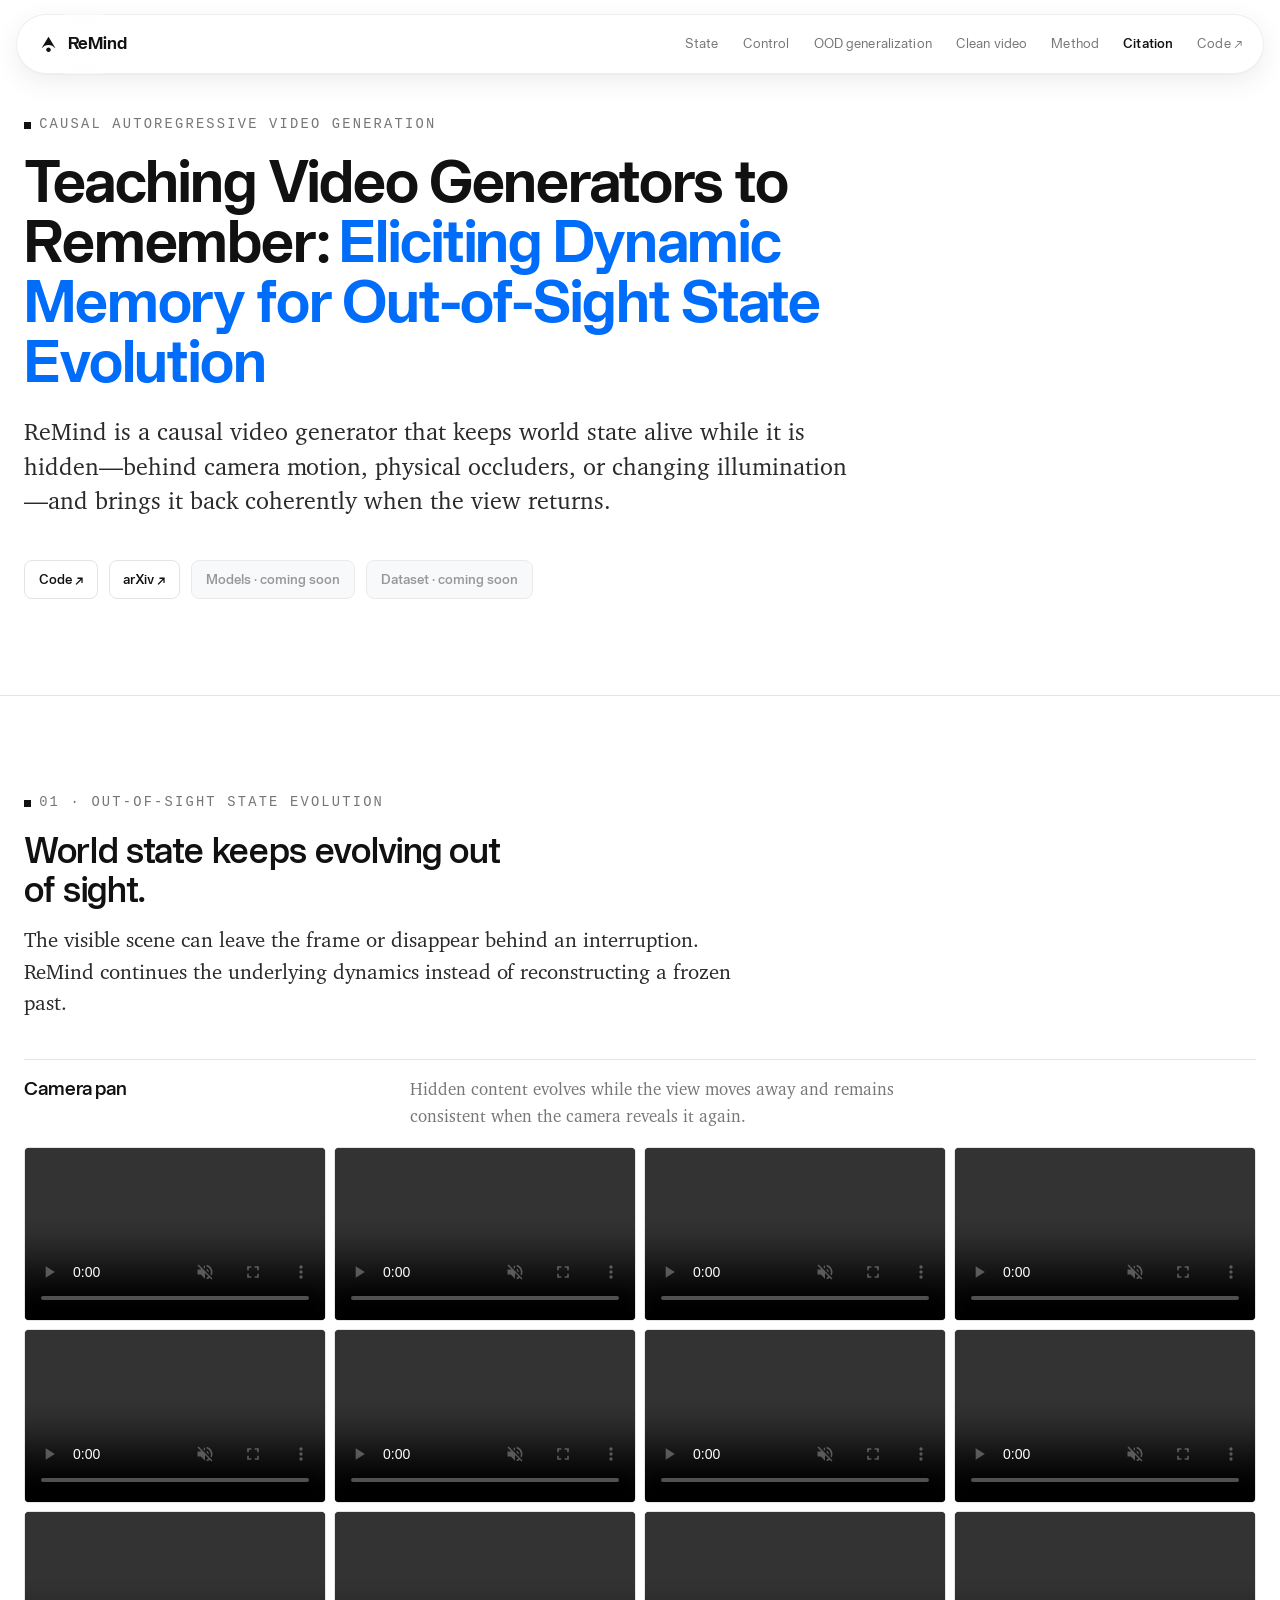
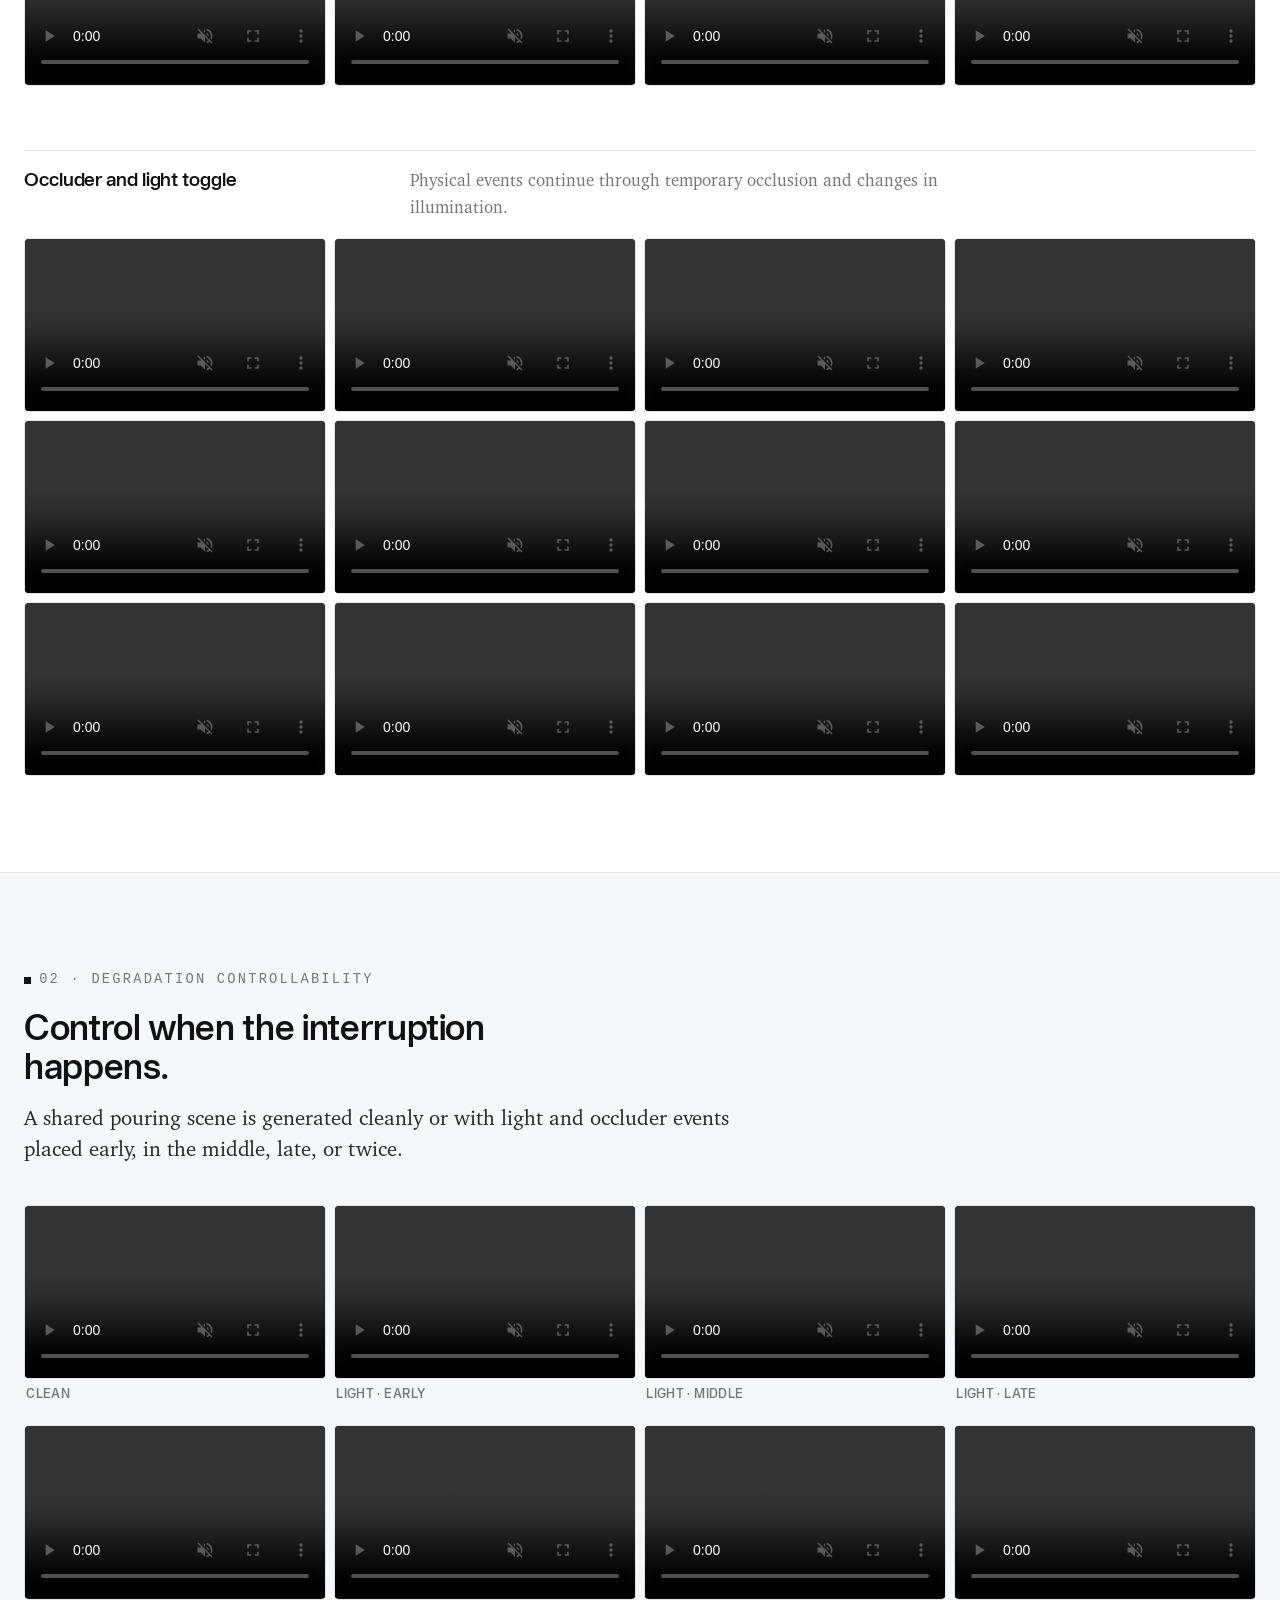
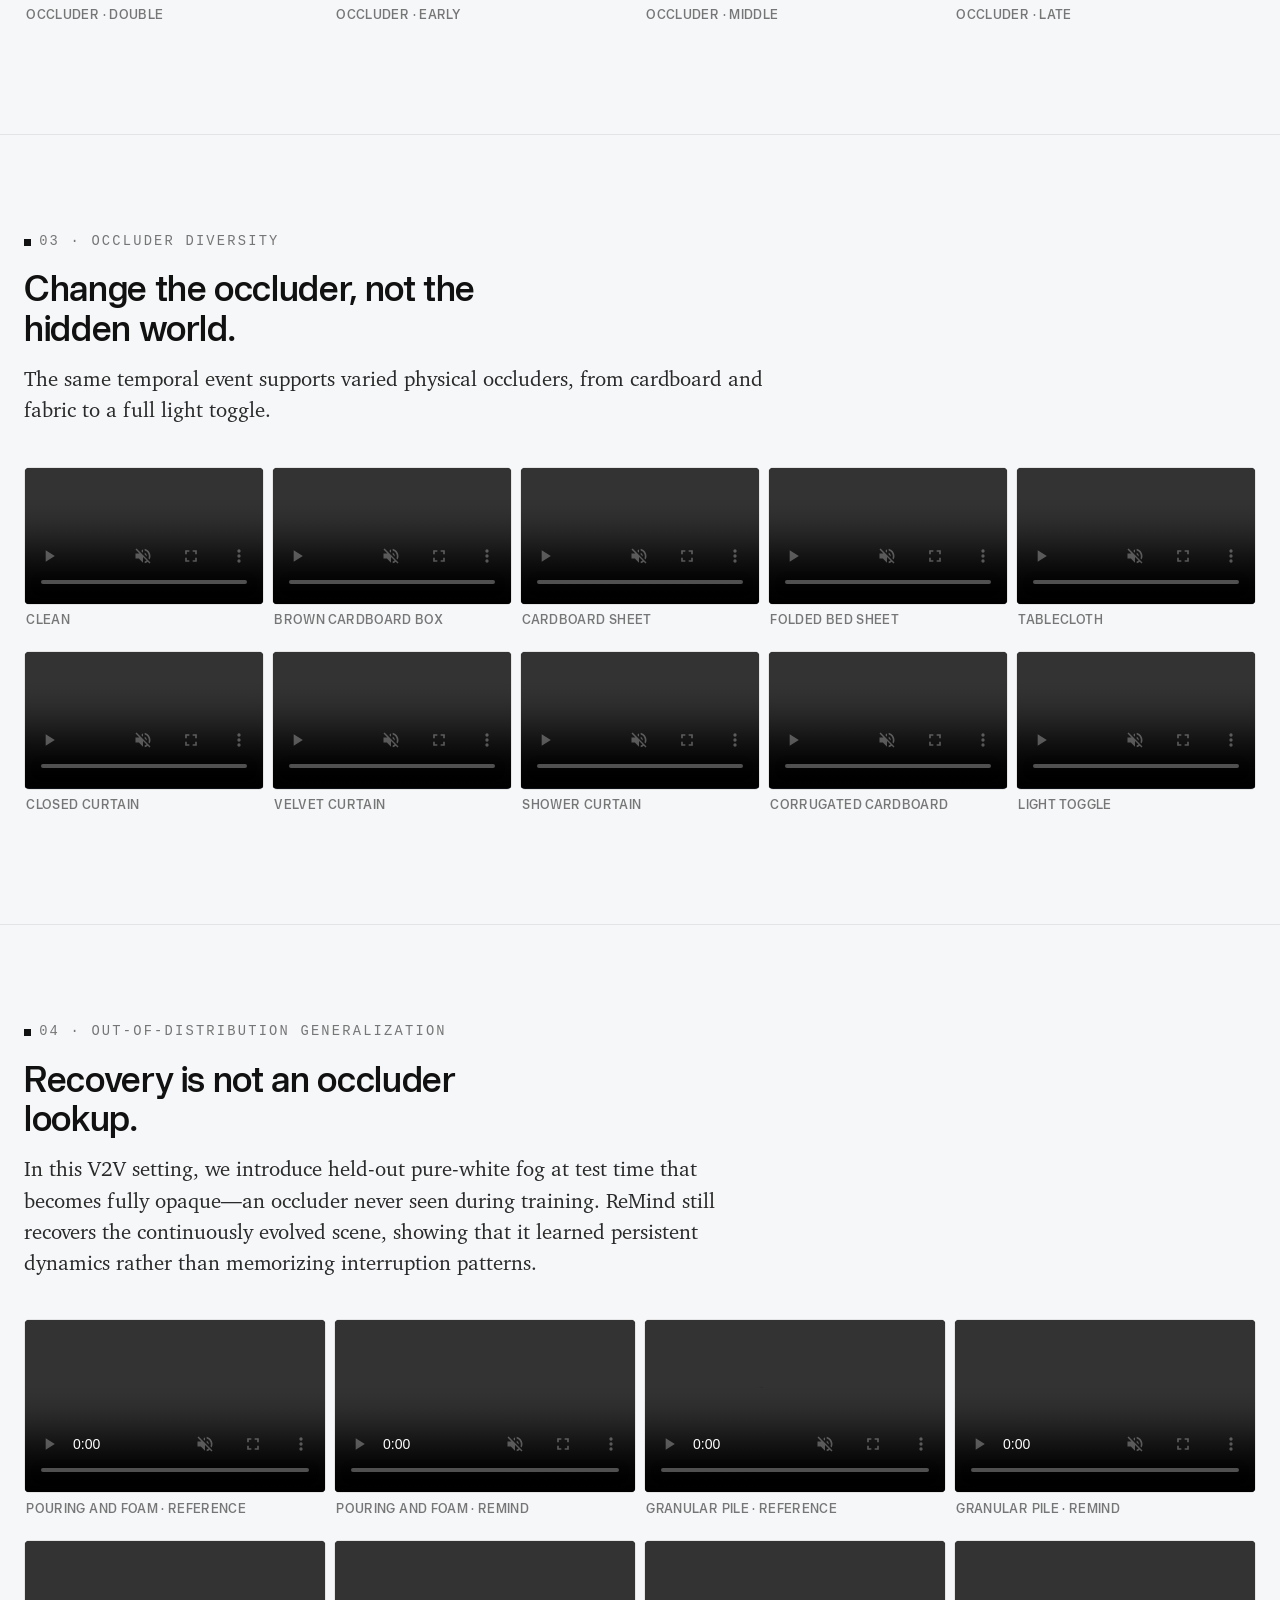
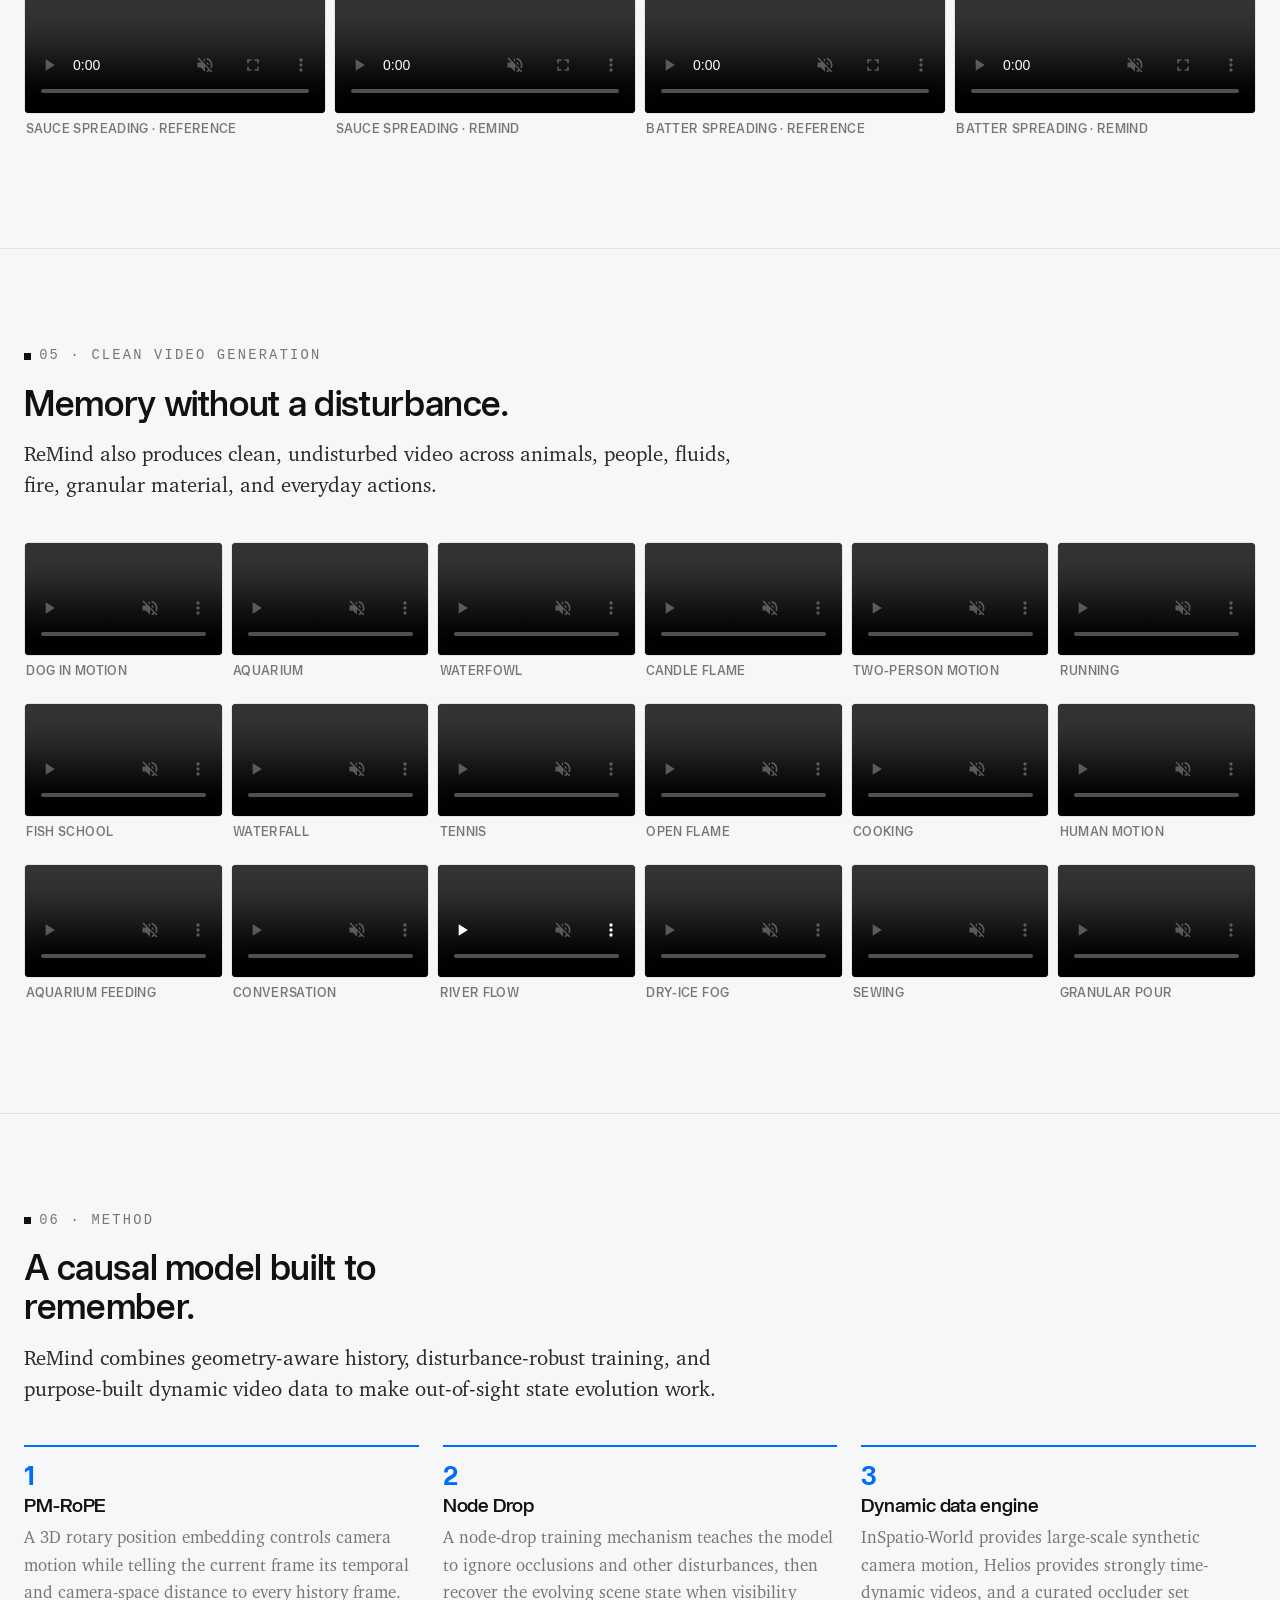
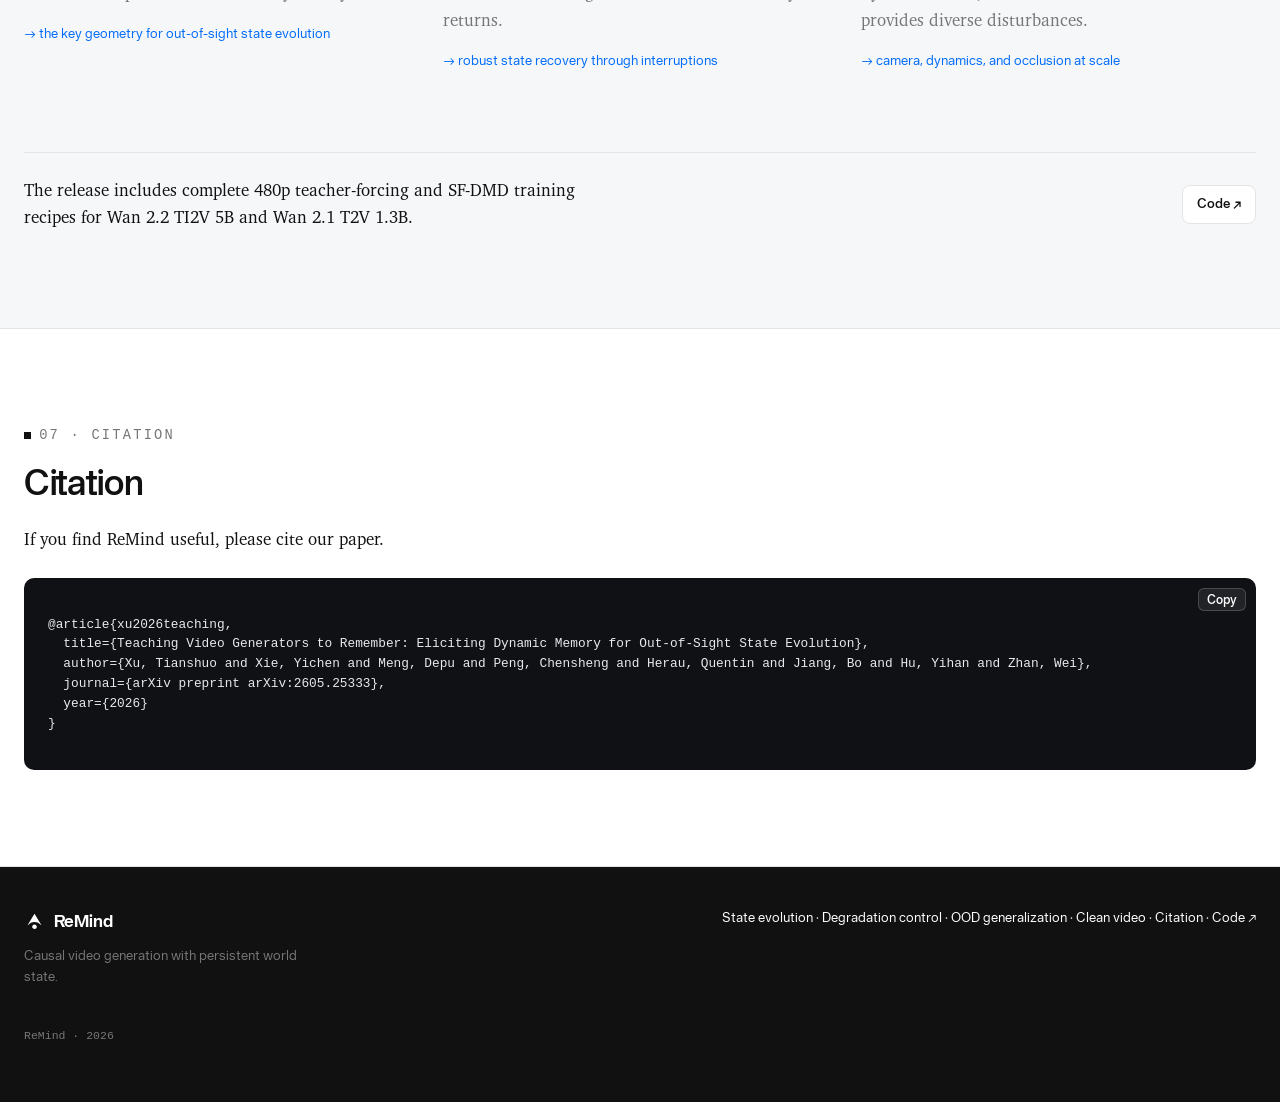
==== commit 7b8c7374: "Link ReMind code release" ====
--- a/docs/index.html
+++ b/docs/index.html
@@ -29,7 +29,7 @@
       <a href="#clean">Clean video</a>
       <a href="#method">Method</a>
       <a href="#citation">Citation</a>
-      <span class="nav-pending" aria-disabled="true">Code · coming soon</span>
+      <a href="https://github.com/Applied-Intuition-Open-Source/ReMind" target="_blank" rel="noopener">Code ↗</a>
     </nav>
   </div>
 </header>
@@ -41,7 +41,7 @@
       <h1>Teaching Video Generators to Remember: <span class="accent">Eliciting Dynamic Memory for Out-of-Sight State Evolution</span></h1>
       <p class="lead">ReMind is a causal video generator that keeps world state alive while it is hidden—behind camera motion, physical occluders, or changing illumination—and brings it back coherently when the view returns.</p>
       <div class="actions">
-        <span class="btn btn-disabled" aria-disabled="true">Code · coming soon</span>
+        <a class="btn" href="https://github.com/Applied-Intuition-Open-Source/ReMind" target="_blank" rel="noopener">Code ↗</a>
         <a class="btn" href="https://arxiv.org/abs/2605.25333" target="_blank" rel="noopener">arXiv ↗</a>
         <span class="btn btn-disabled" aria-disabled="true">Models · coming soon</span>
         <span class="btn btn-disabled" aria-disabled="true">Dataset · coming soon</span>
@@ -362,7 +362,7 @@
         <div class="contrib"><div class="num">3</div><h3>Dynamic data engine</h3><p class="muted">InSpatio-World provides large-scale synthetic camera motion, Helios provides strongly time-dynamic videos, and a curated occluder set provides diverse disturbances.</p><p class="contrib-outcome">→ camera, dynamics, and occlusion at scale</p></div>
       </div>
       <div class="release-note"><p>The release includes complete 480p teacher-forcing and SF-DMD training recipes for Wan 2.2 TI2V 5B and Wan 2.1 T2V 1.3B.</p>
-        <span class="btn btn-disabled" aria-disabled="true">Code · coming soon</span></div>
+        <a class="btn" href="https://github.com/Applied-Intuition-Open-Source/ReMind" target="_blank" rel="noopener">Code ↗</a></div>
     </div>
   </section>
 
@@ -384,7 +384,7 @@
 <footer class="site-footer"><div class="wide">
   <div class="foot-grid"><div><a class="brand-mark" href="#top"><span class="brand-word">ReMind</span></a>
     <p class="muted footer-note">Causal video generation with persistent world state.</p></div>
-  <nav><a href="#state">State evolution</a> · <a href="#control">Degradation control</a> · <a href="#ood">OOD generalization</a> · <a href="#clean">Clean video</a> · <a href="#citation">Citation</a> · <span class="foot-pending" aria-disabled="true">Code · coming soon</span></nav></div>
+  <nav><a href="#state">State evolution</a> · <a href="#control">Degradation control</a> · <a href="#ood">OOD generalization</a> · <a href="#clean">Clean video</a> · <a href="#citation">Citation</a> · <a href="https://github.com/Applied-Intuition-Open-Source/ReMind" target="_blank" rel="noopener">Code ↗</a></nav></div>
   <p class="copyright">ReMind · 2026</p>
 </div></footer>
 
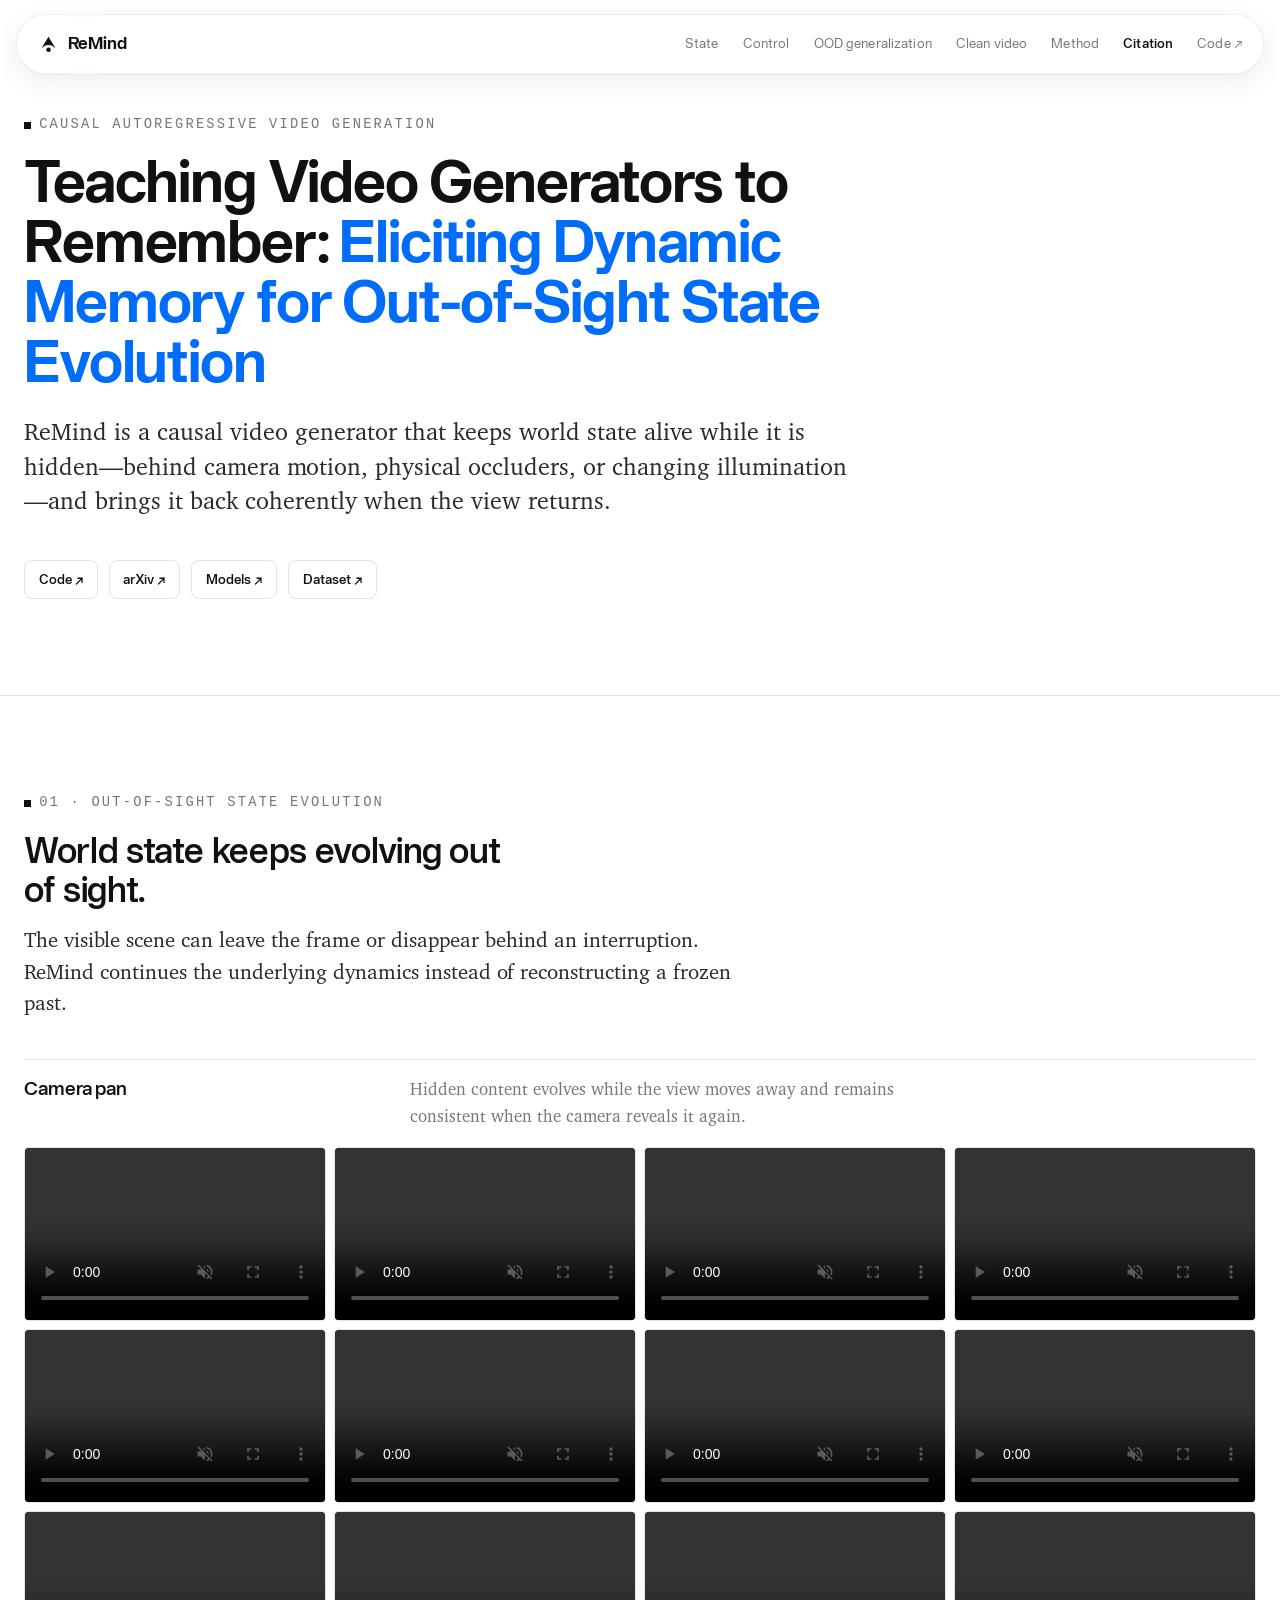
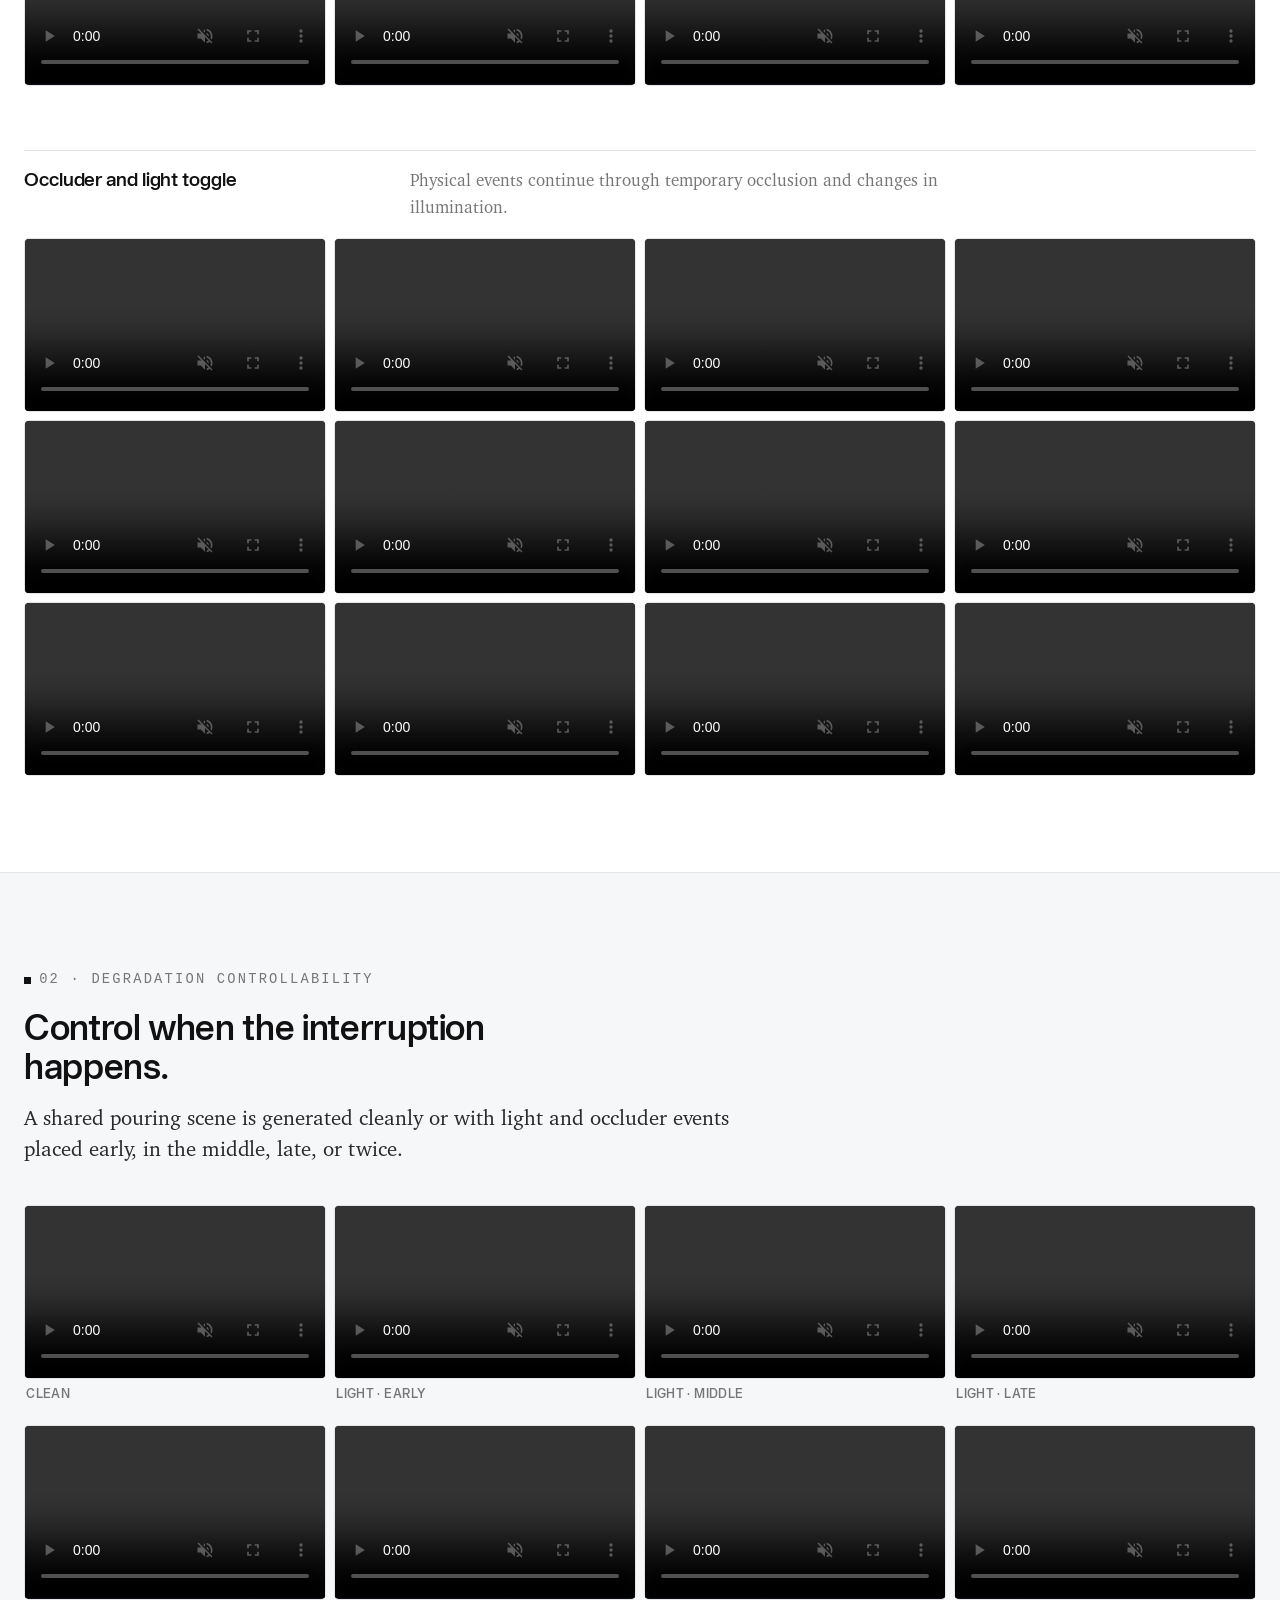
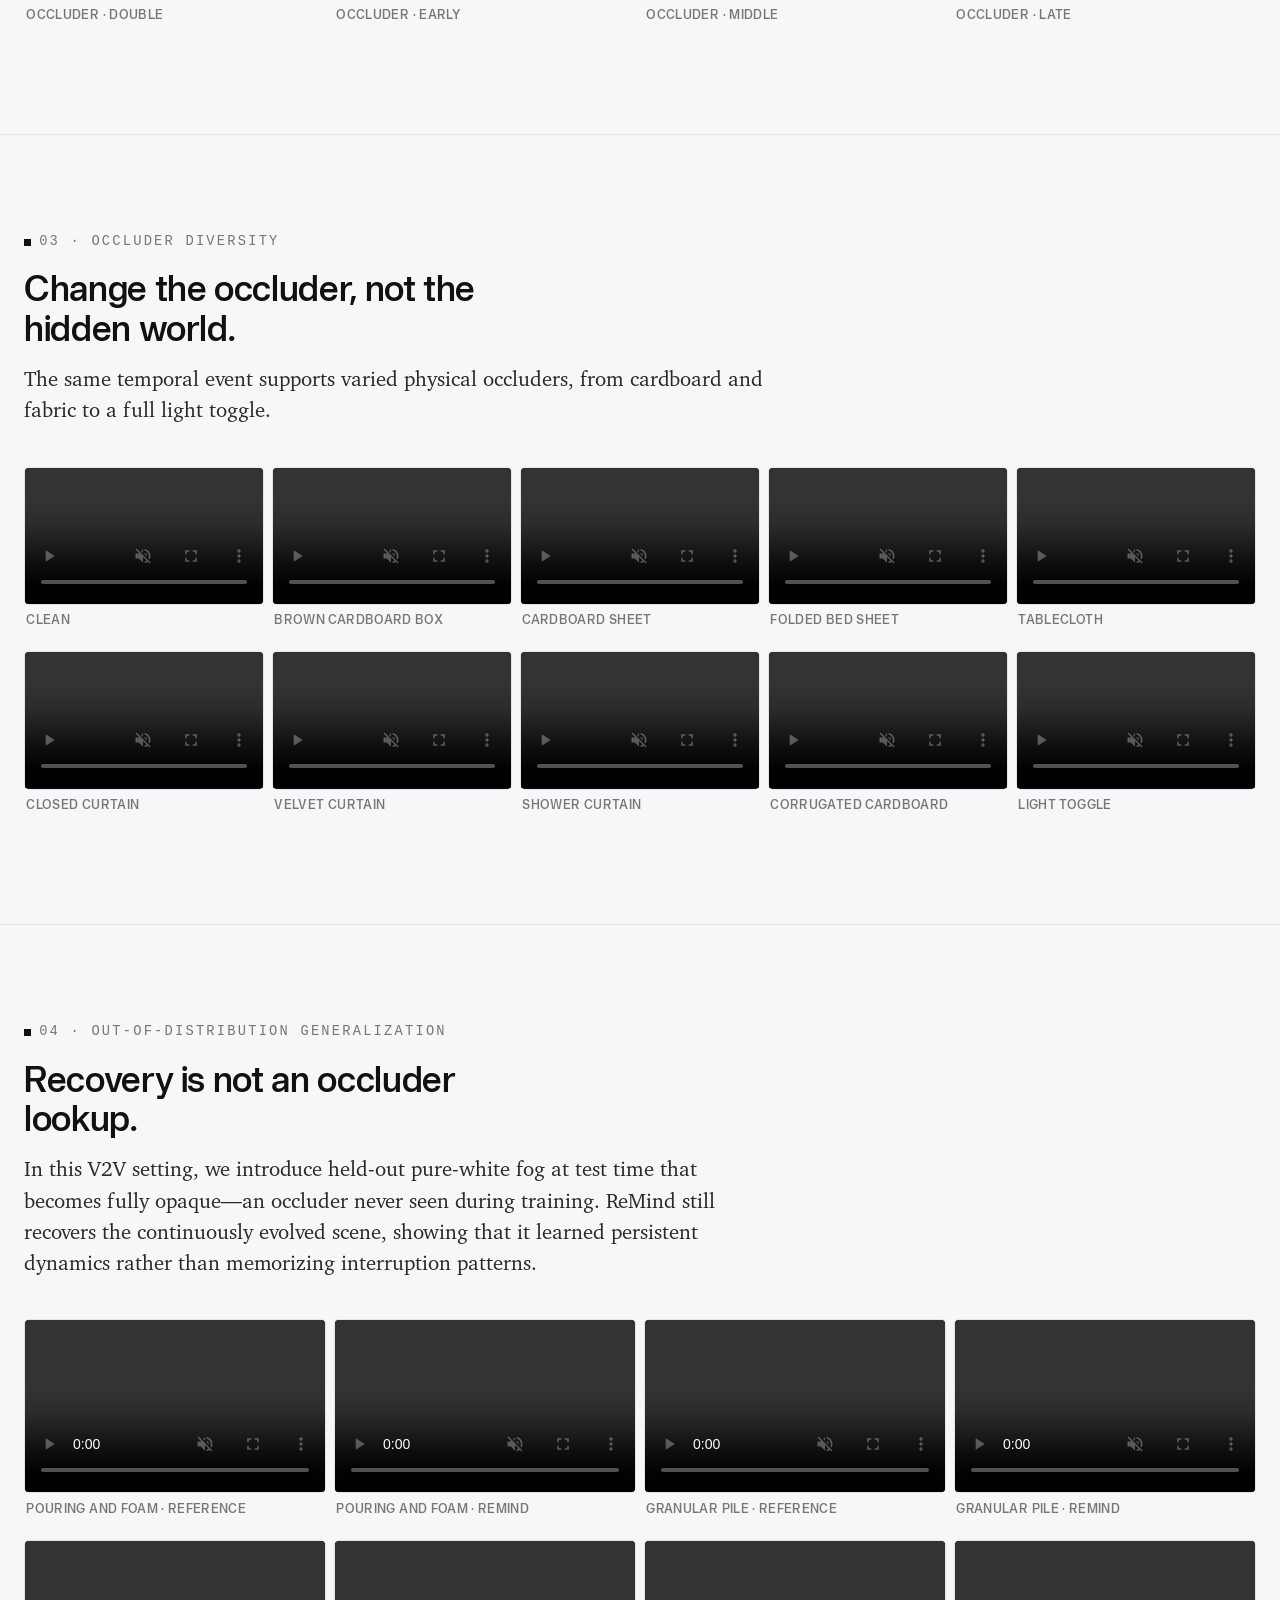
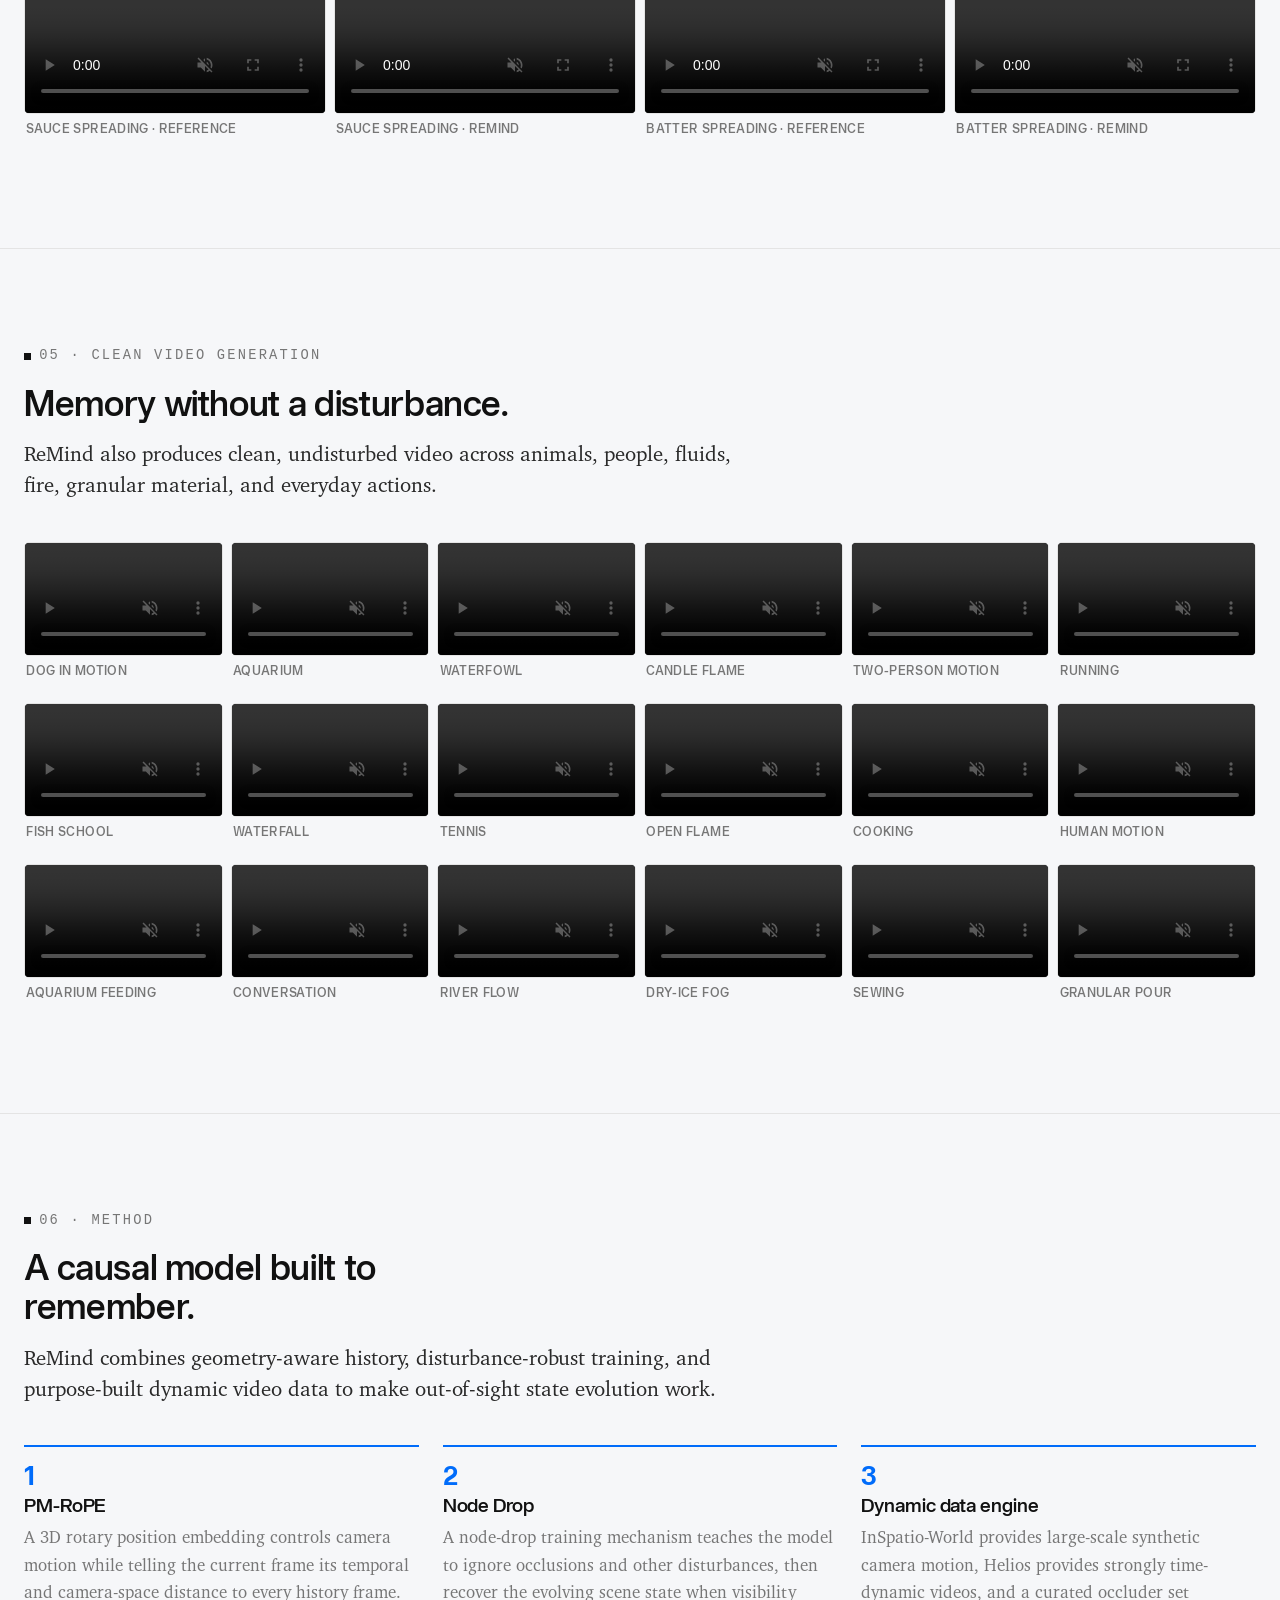
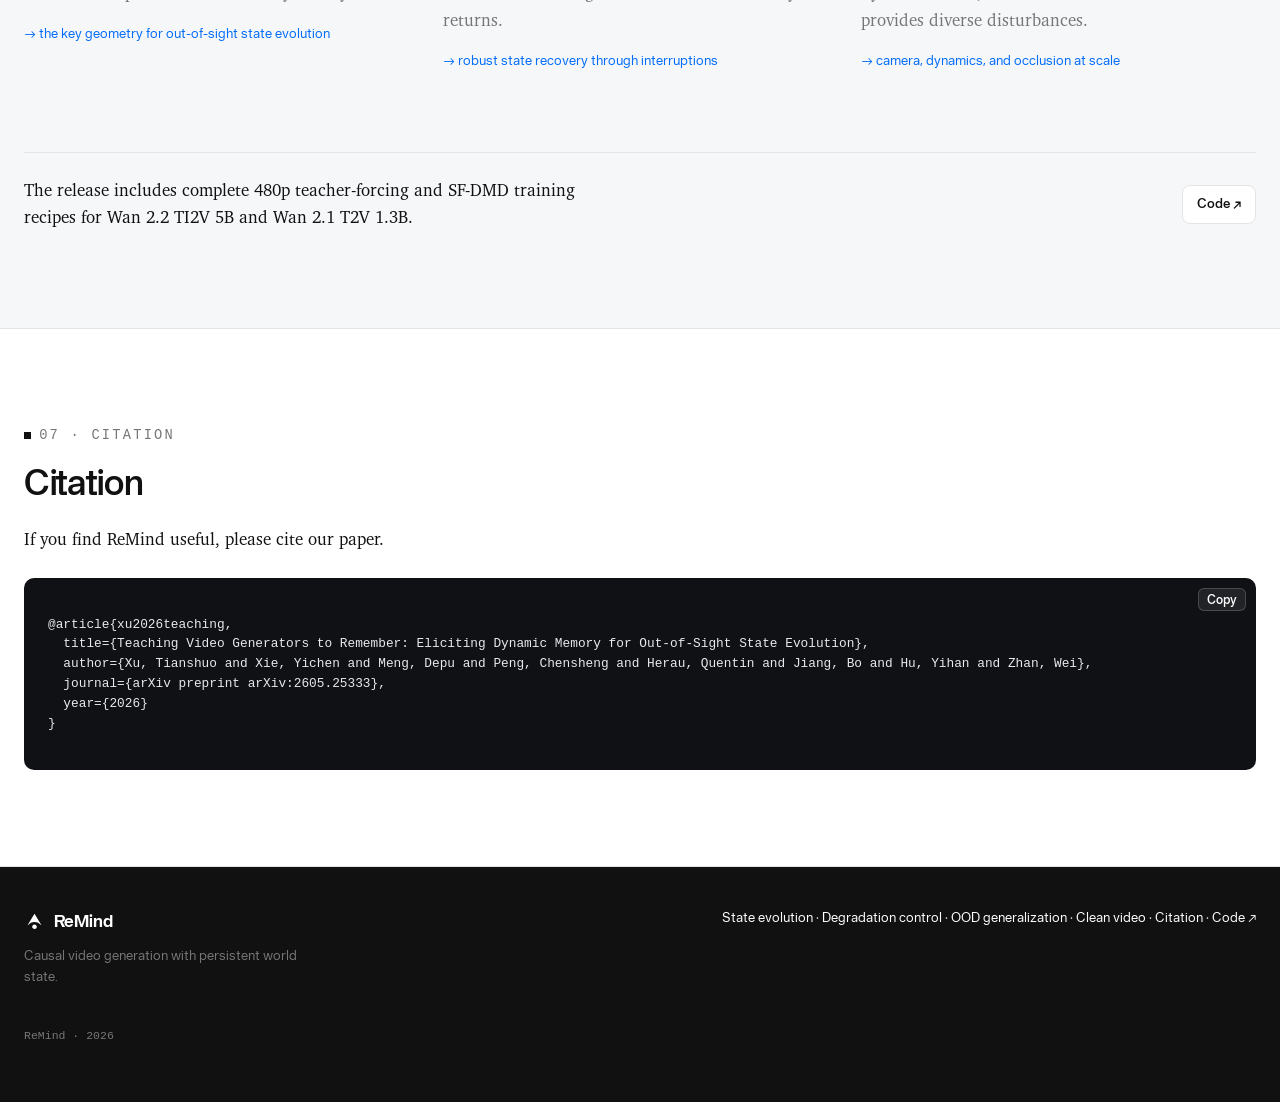
==== commit c622b20f: "Link ReMind model and dataset releases" ====
--- a/docs/index.html
+++ b/docs/index.html
@@ -43,8 +43,8 @@
       <div class="actions">
         <a class="btn" href="https://github.com/Applied-Intuition-Open-Source/ReMind" target="_blank" rel="noopener">Code ↗</a>
         <a class="btn" href="https://arxiv.org/abs/2605.25333" target="_blank" rel="noopener">arXiv ↗</a>
-        <span class="btn btn-disabled" aria-disabled="true">Models · coming soon</span>
-        <span class="btn btn-disabled" aria-disabled="true">Dataset · coming soon</span>
+        <a class="btn" href="https://huggingface.co/AppliedIntuitionResearch/ReMind" target="_blank" rel="noopener">Models ↗</a>
+        <a class="btn" href="https://huggingface.co/datasets/AppliedIntuitionResearch/ReMind_Data" target="_blank" rel="noopener">Dataset ↗</a>
       </div>
     </div></div>
   </section>
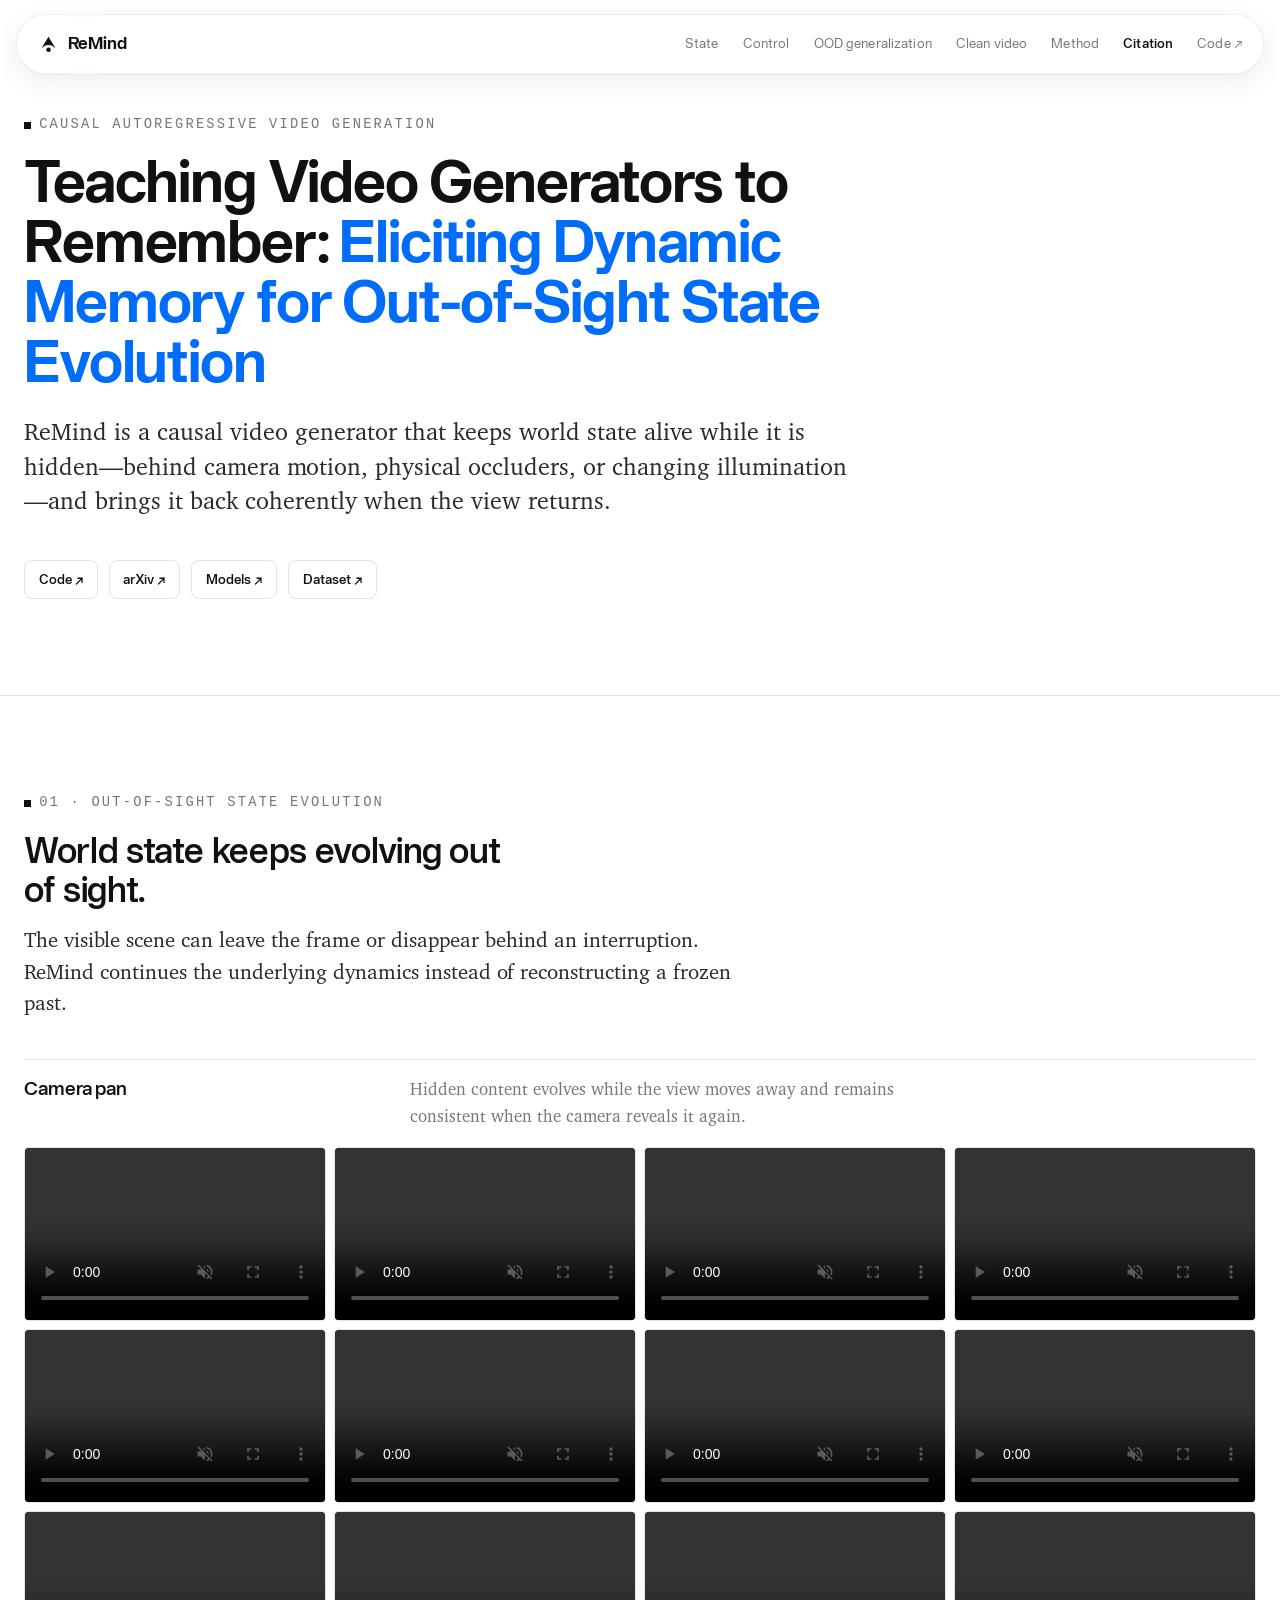
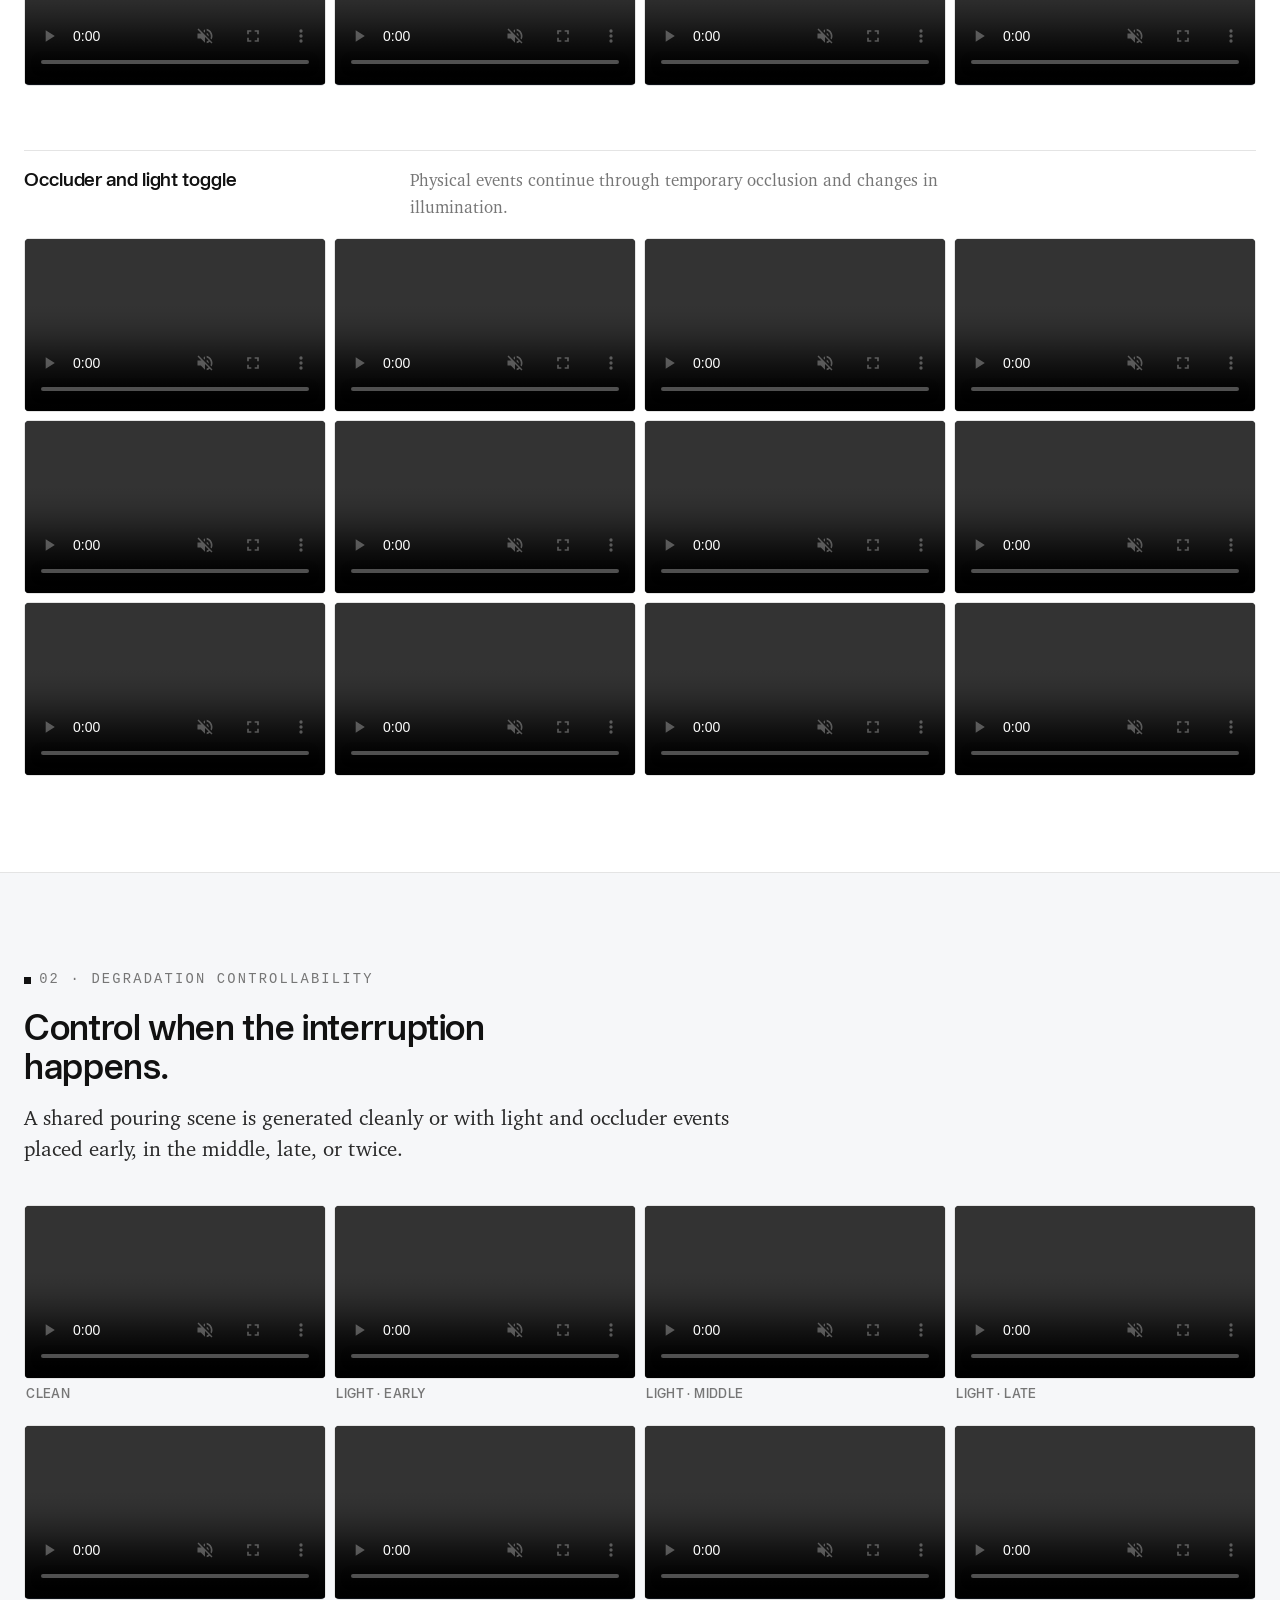
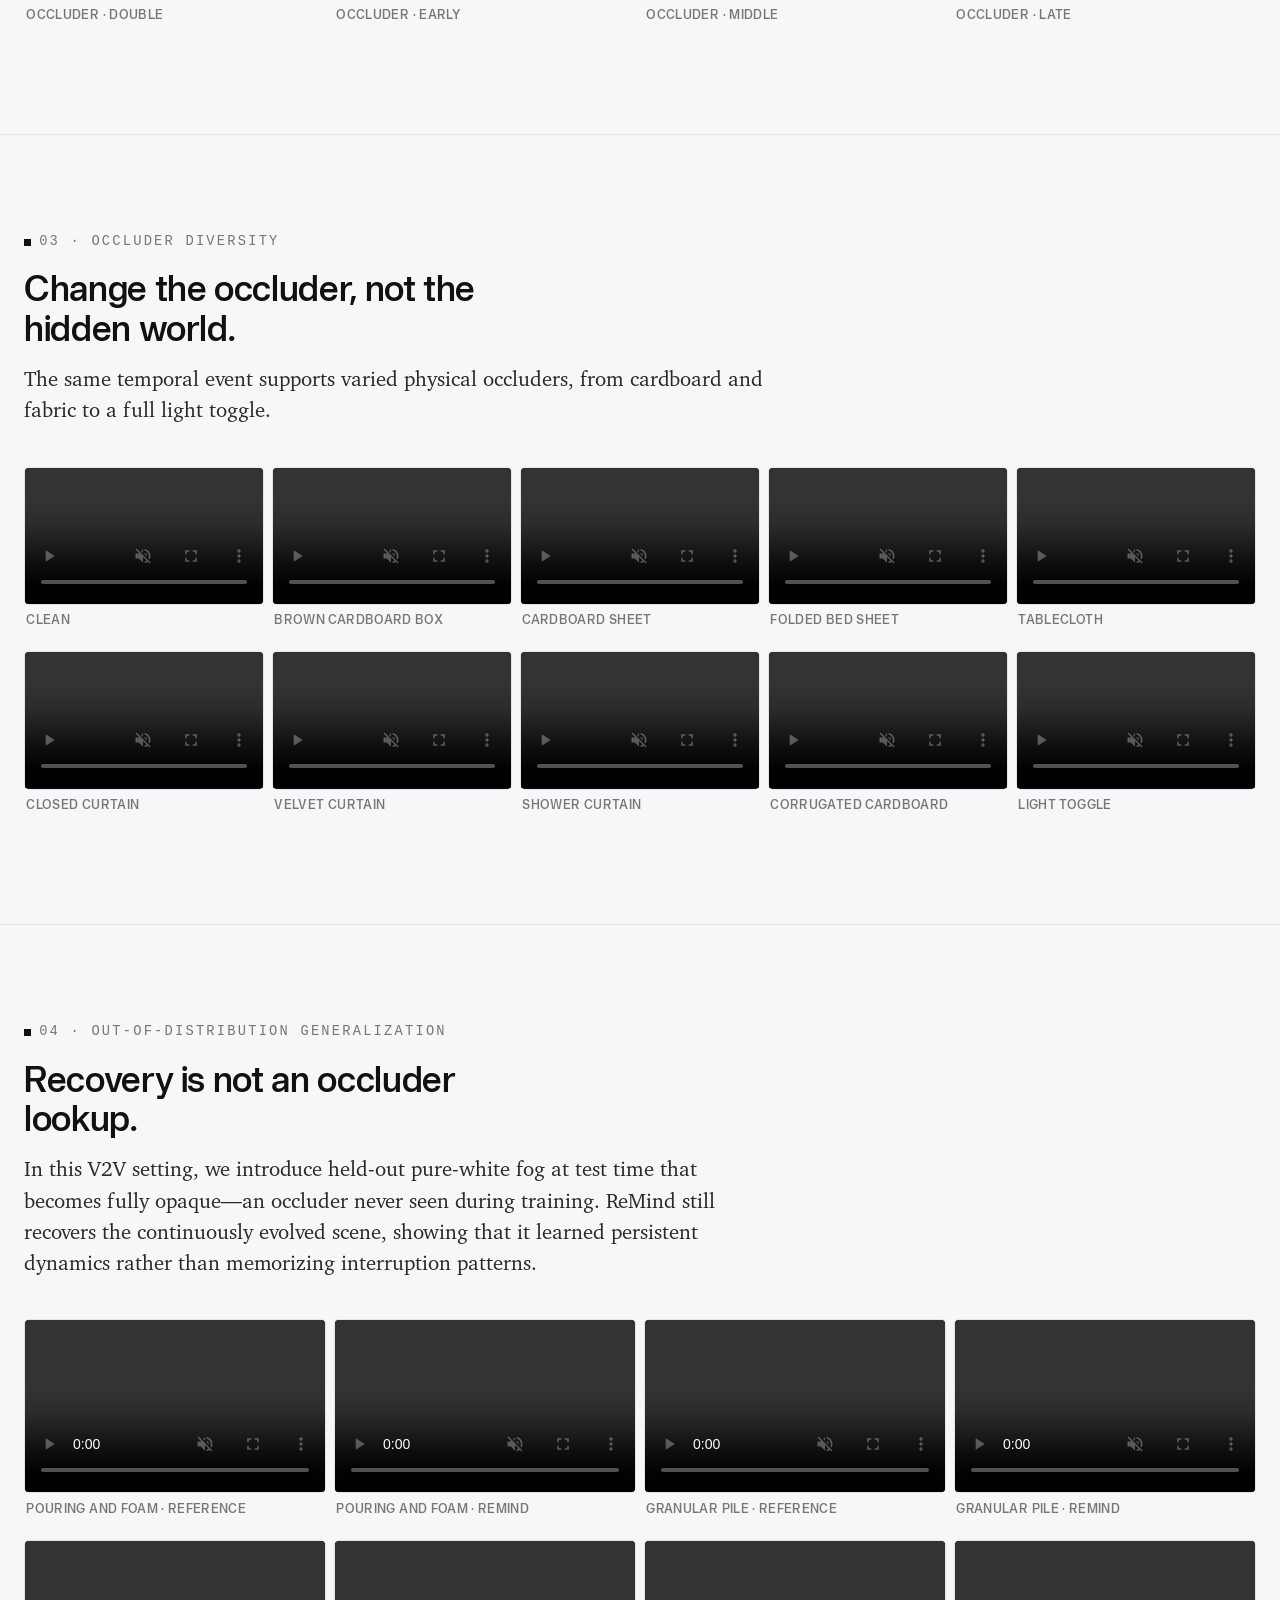
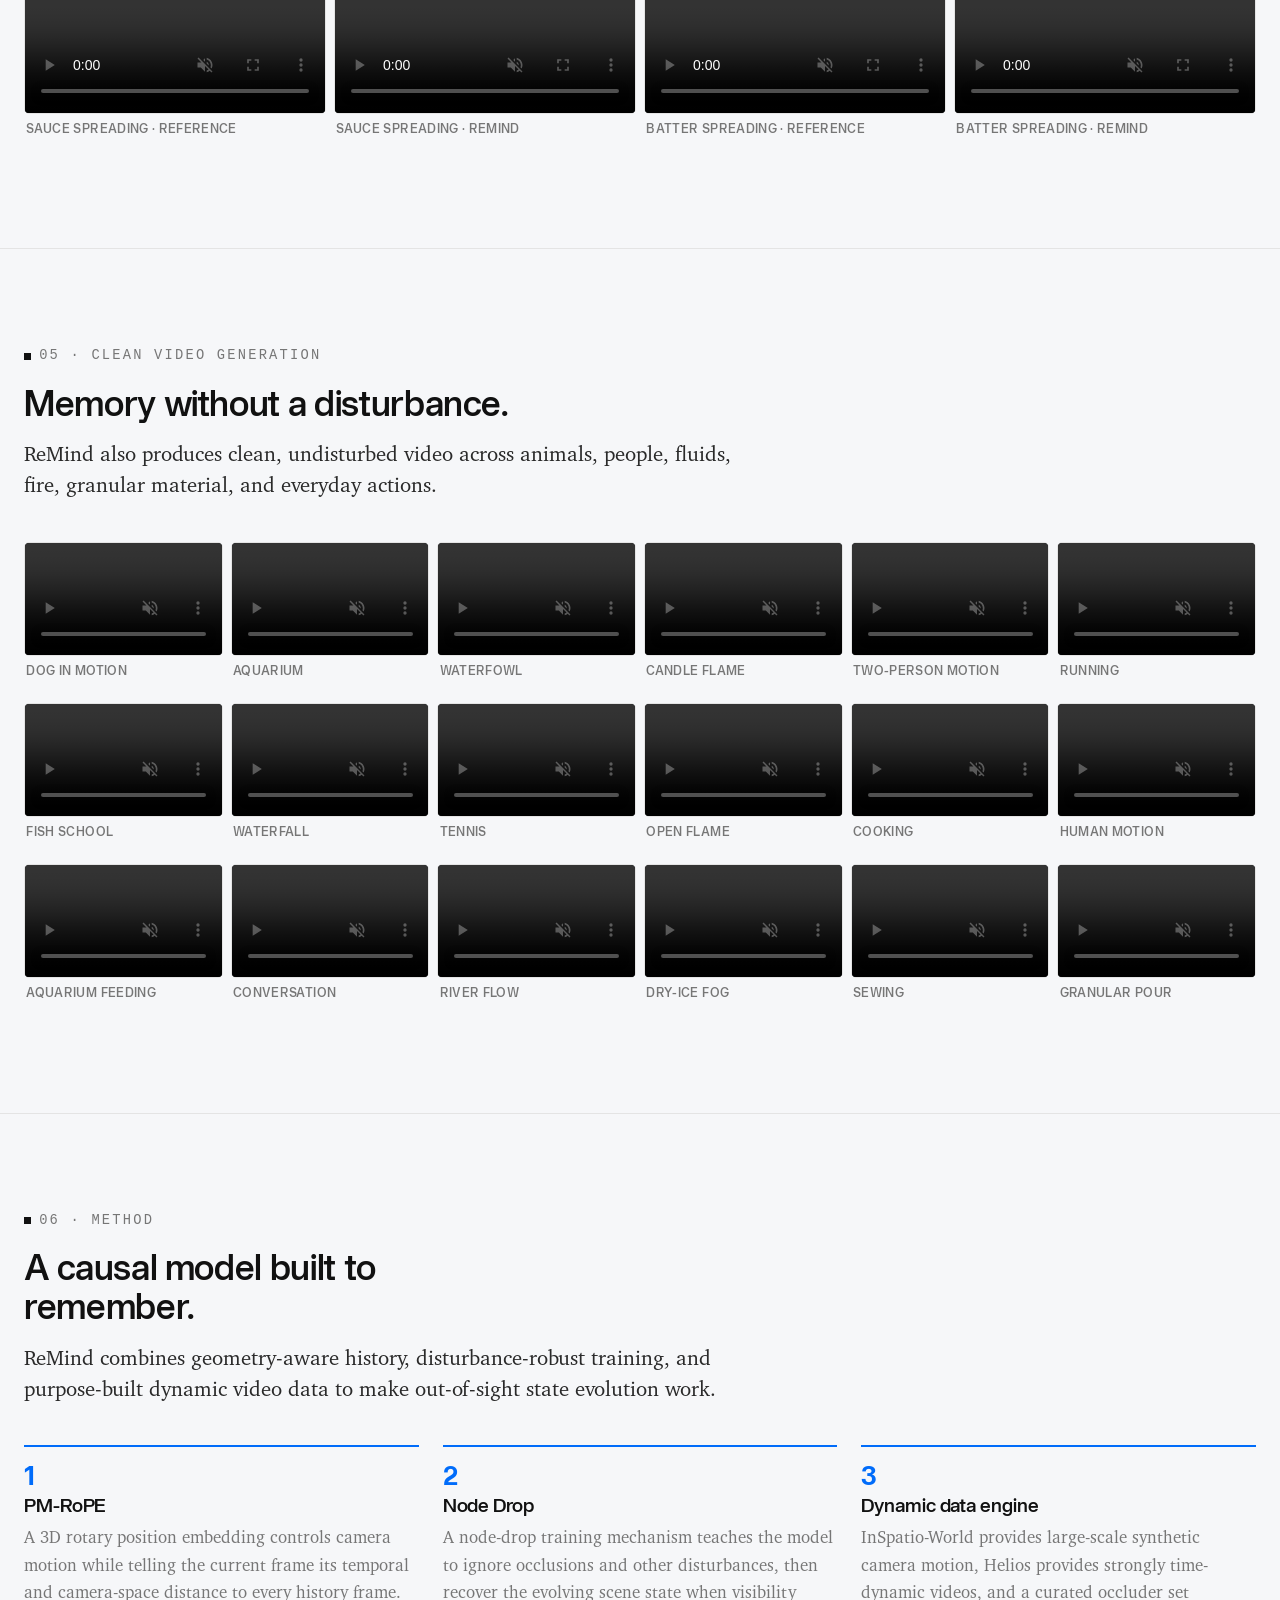
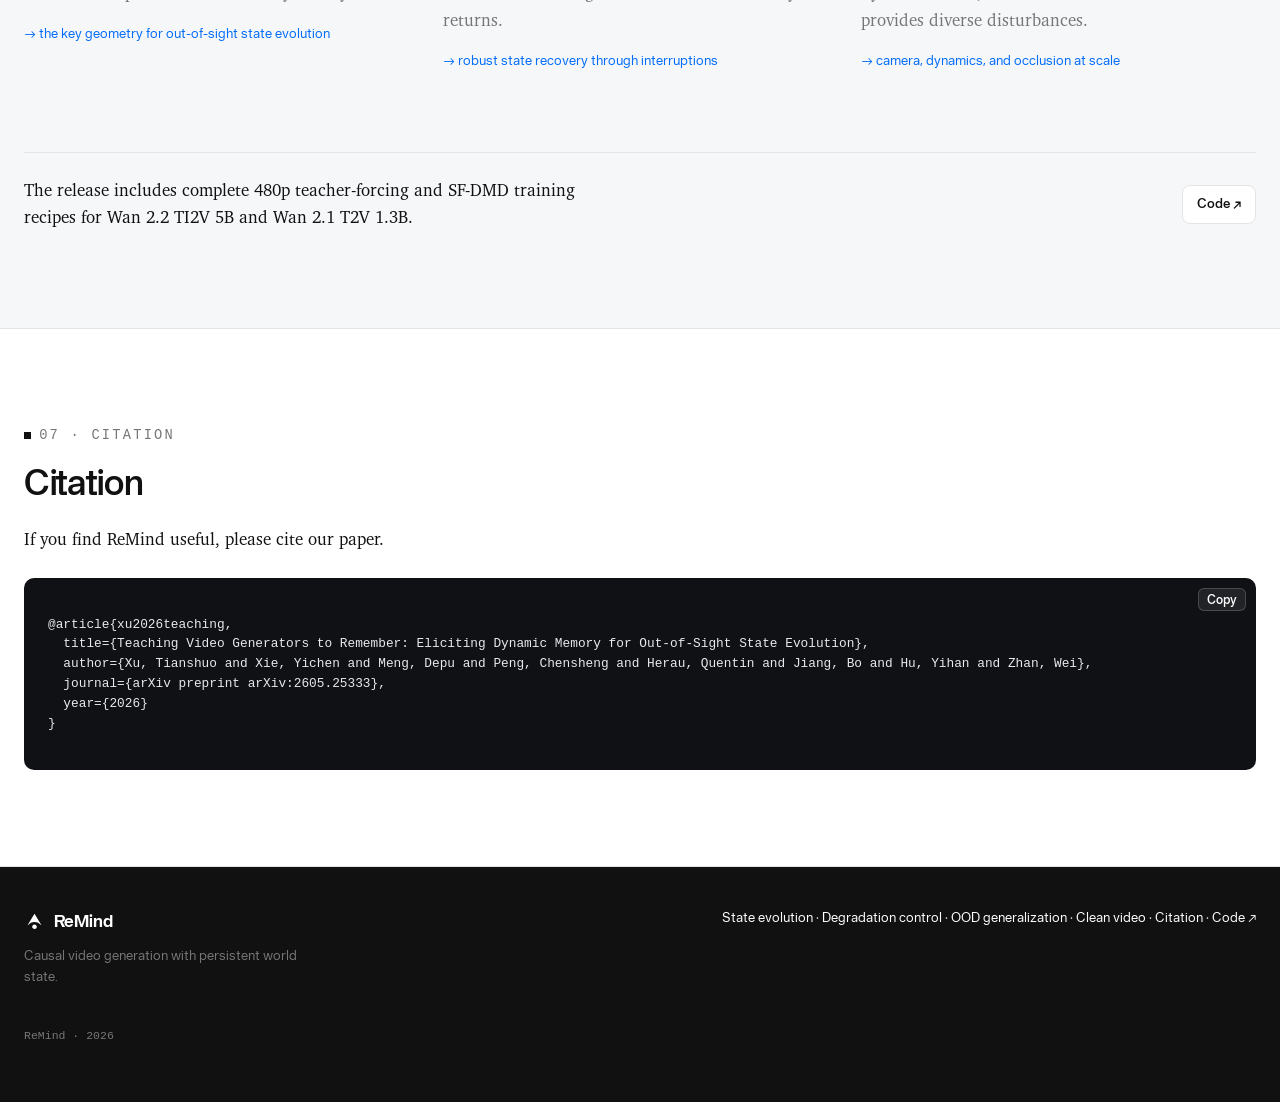
==== commit be6dd7d3: "Update dataset link to ReMind1M" ====
--- a/docs/index.html
+++ b/docs/index.html
@@ -44,7 +44,7 @@
         <a class="btn" href="https://github.com/Applied-Intuition-Open-Source/ReMind" target="_blank" rel="noopener">Code ↗</a>
         <a class="btn" href="https://arxiv.org/abs/2605.25333" target="_blank" rel="noopener">arXiv ↗</a>
         <a class="btn" href="https://huggingface.co/AppliedIntuitionResearch/ReMind" target="_blank" rel="noopener">Models ↗</a>
-        <a class="btn" href="https://huggingface.co/datasets/AppliedIntuitionResearch/ReMind_Data" target="_blank" rel="noopener">Dataset ↗</a>
+        <a class="btn" href="https://huggingface.co/datasets/AppliedIntuitionResearch/ReMind1M" target="_blank" rel="noopener">Dataset ↗</a>
       </div>
     </div></div>
   </section>
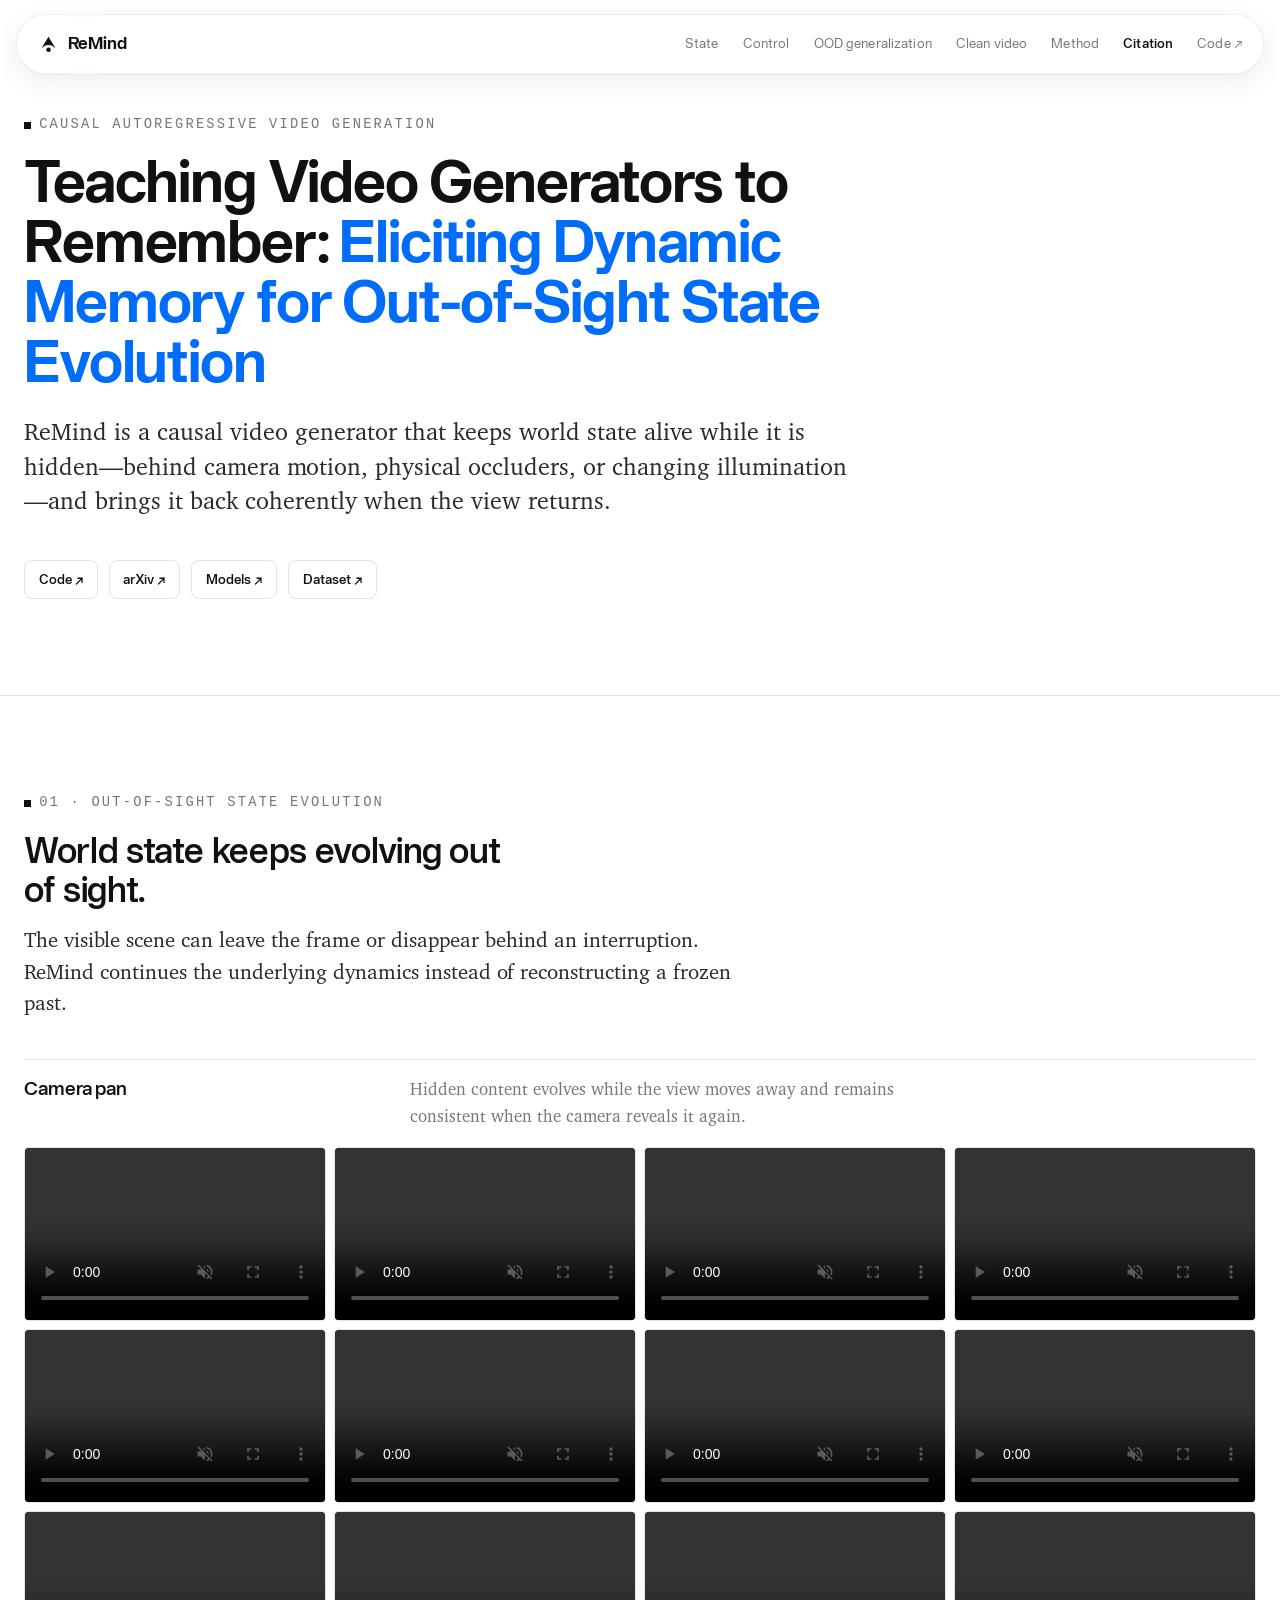
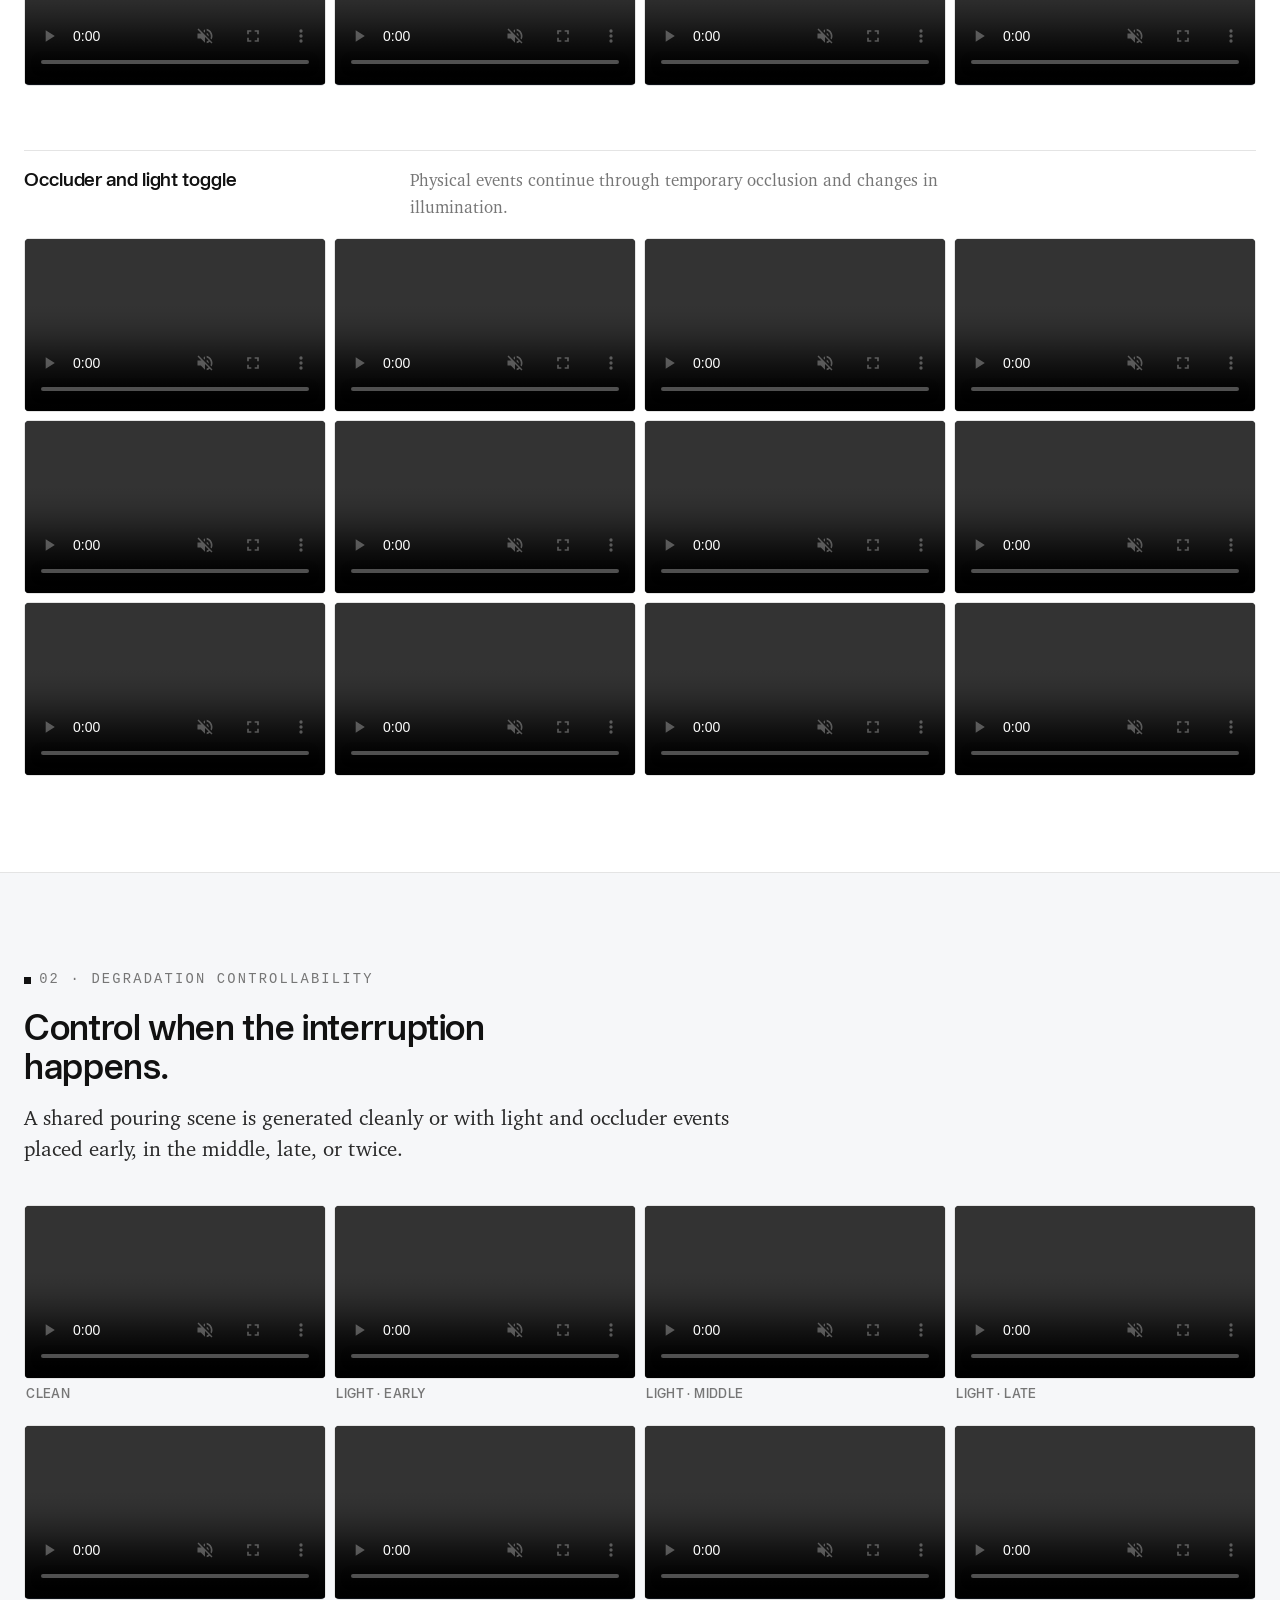
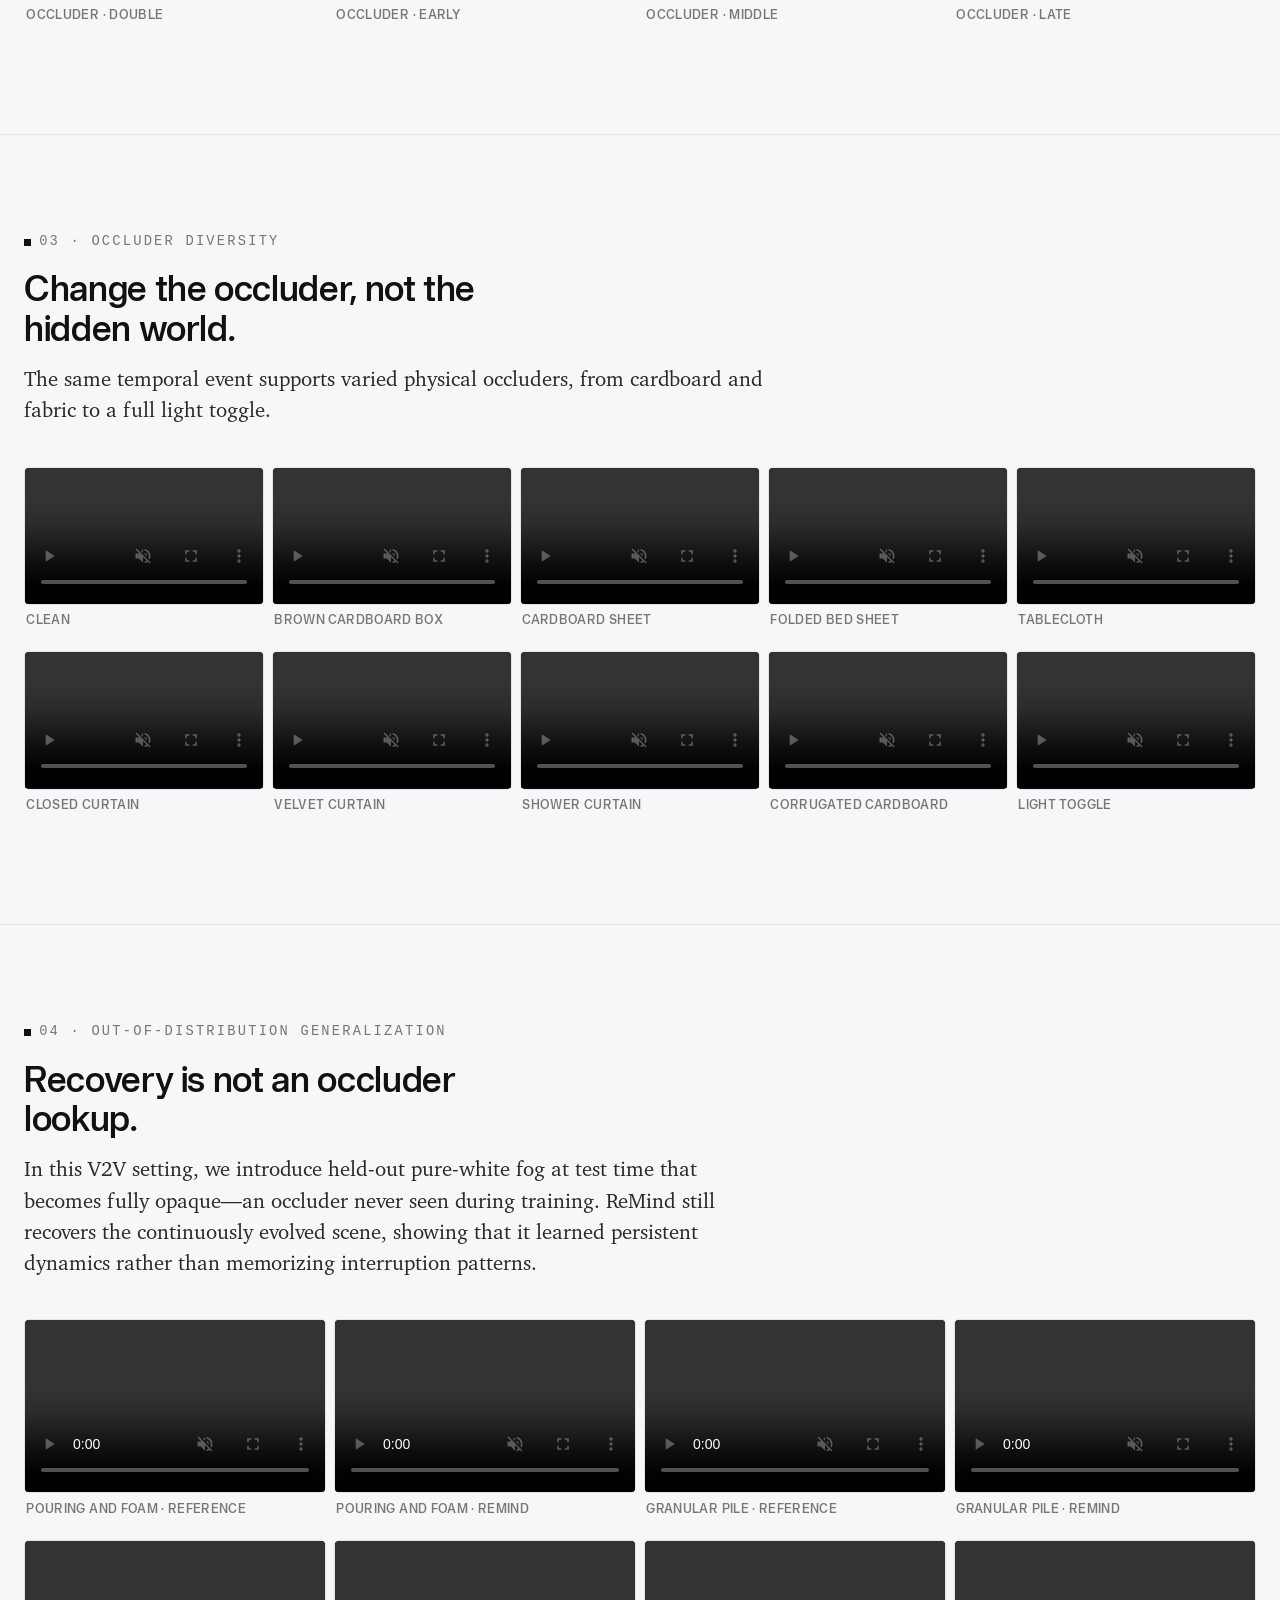
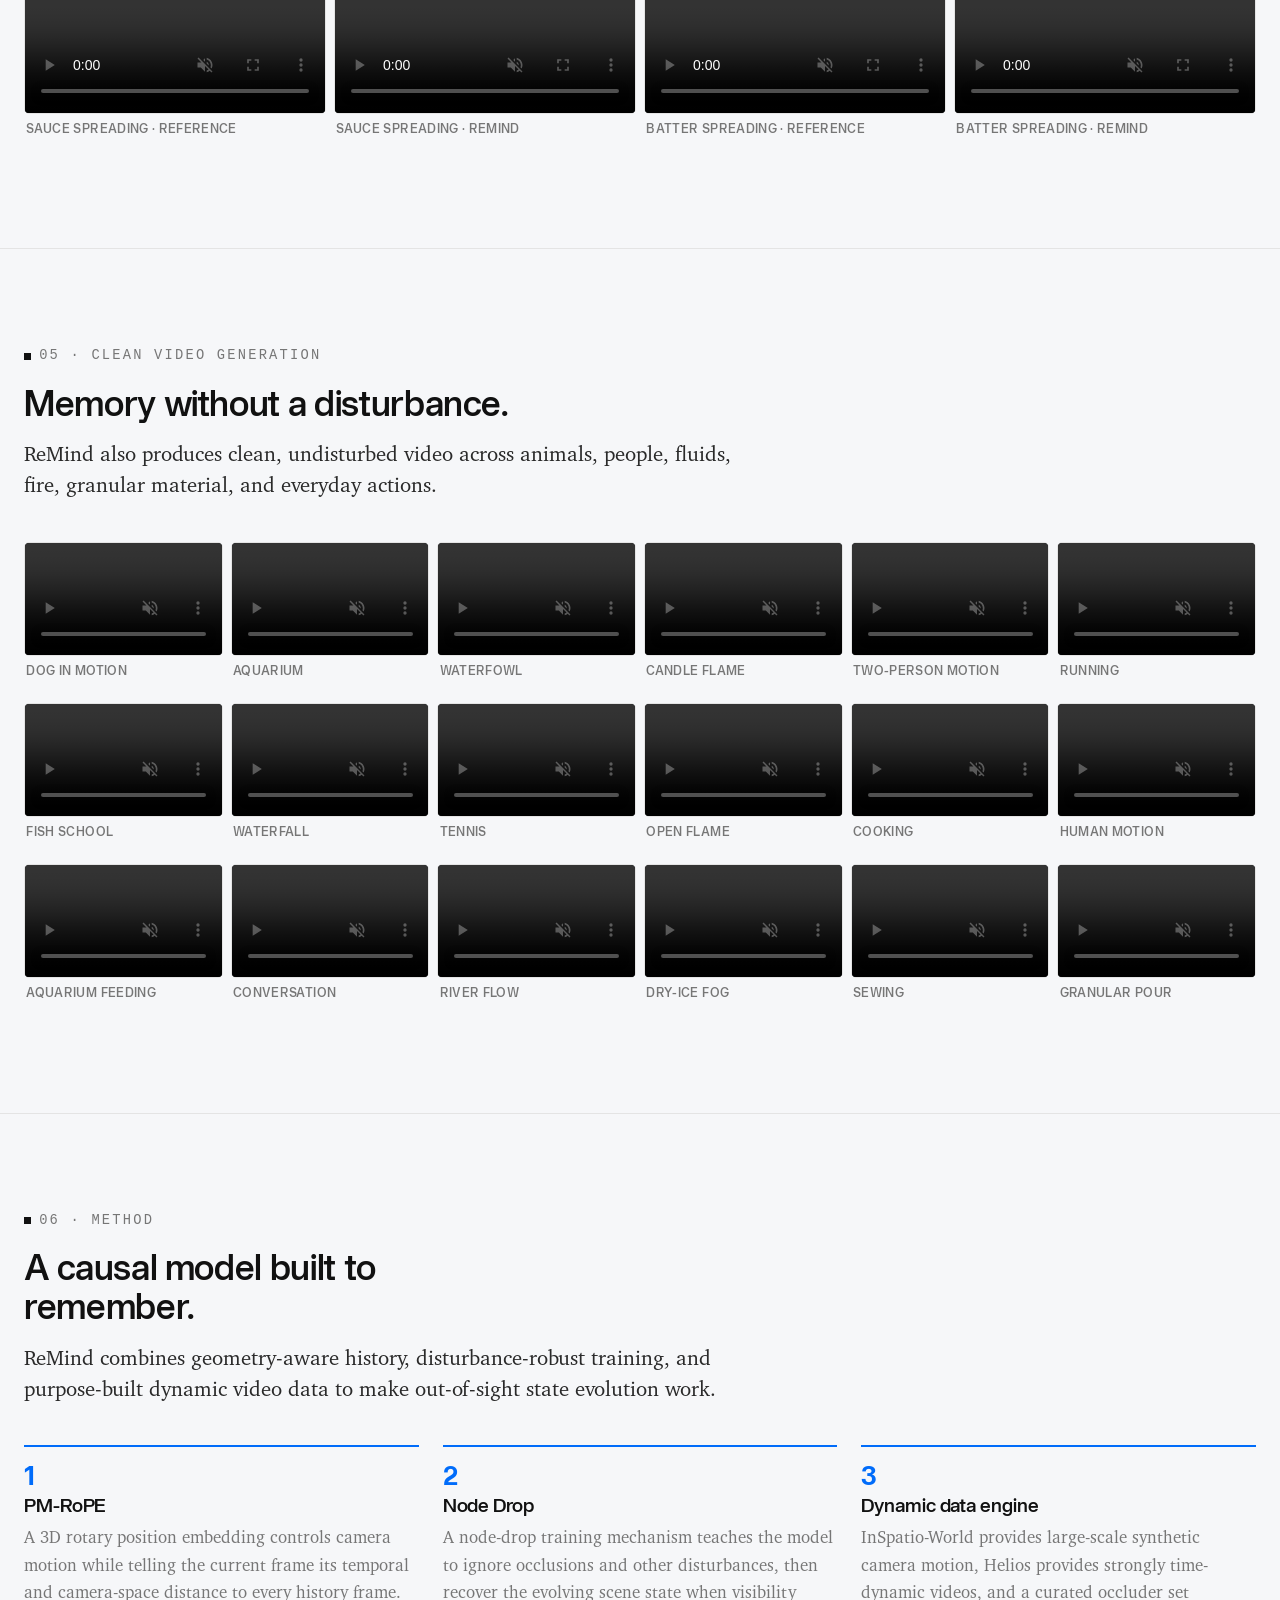
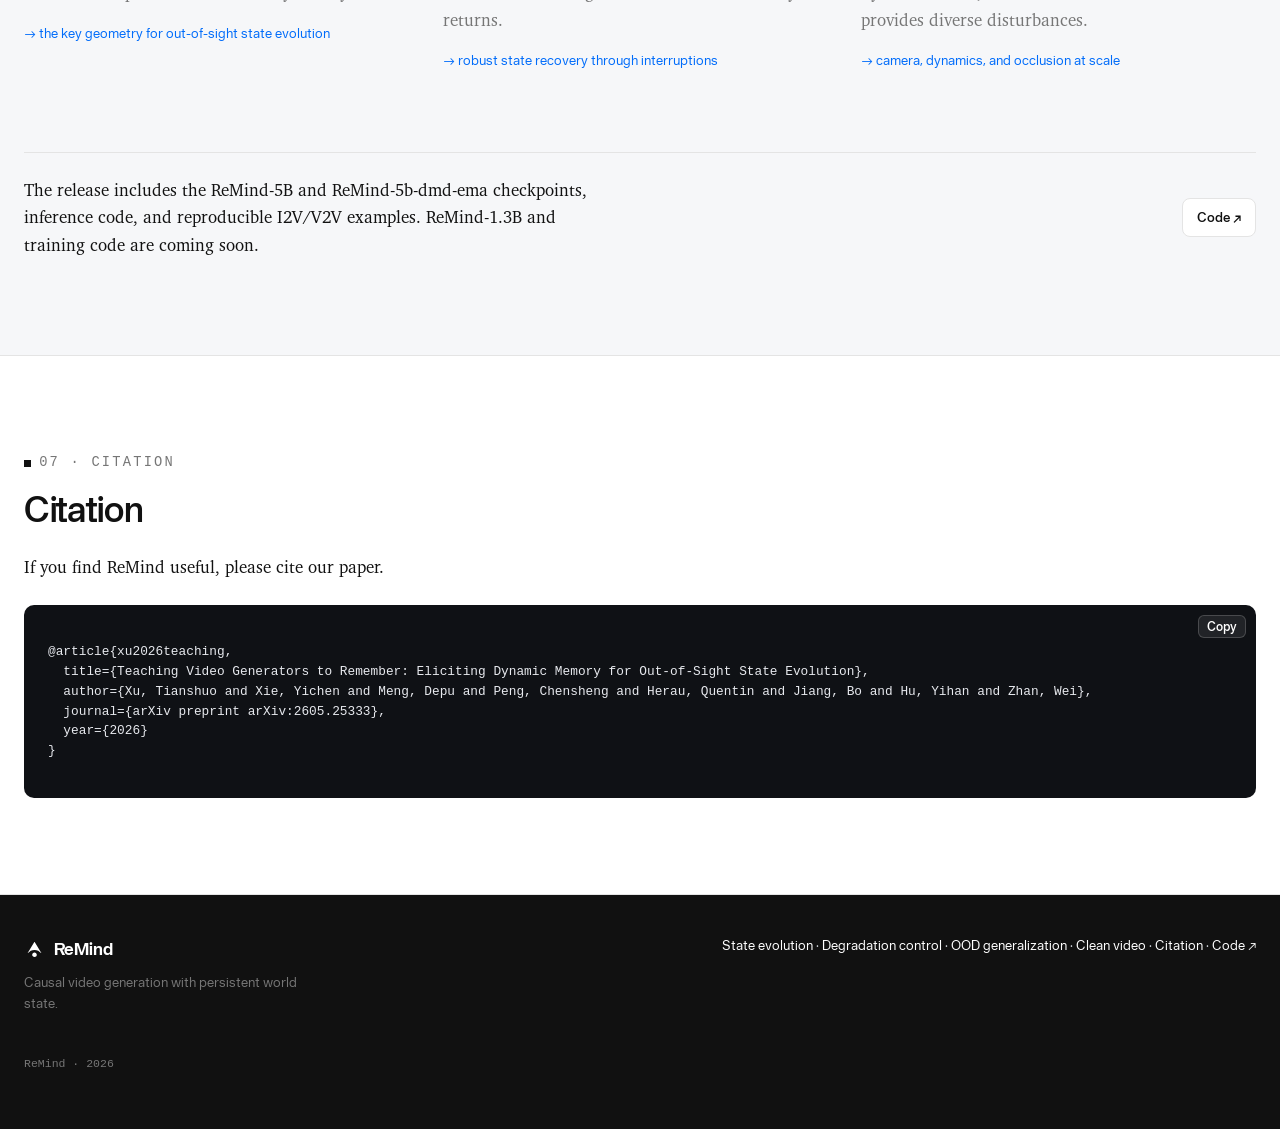
==== commit 22238dd2: "Update public checkpoint names" ====
--- a/docs/index.html
+++ b/docs/index.html
@@ -361,7 +361,7 @@
         <div class="contrib"><div class="num">2</div><h3>Node Drop</h3><p class="muted">A node-drop training mechanism teaches the model to ignore occlusions and other disturbances, then recover the evolving scene state when visibility returns.</p><p class="contrib-outcome">→ robust state recovery through interruptions</p></div>
         <div class="contrib"><div class="num">3</div><h3>Dynamic data engine</h3><p class="muted">InSpatio-World provides large-scale synthetic camera motion, Helios provides strongly time-dynamic videos, and a curated occluder set provides diverse disturbances.</p><p class="contrib-outcome">→ camera, dynamics, and occlusion at scale</p></div>
       </div>
-      <div class="release-note"><p>The release includes complete 480p teacher-forcing and SF-DMD training recipes for Wan 2.2 TI2V 5B and Wan 2.1 T2V 1.3B.</p>
+      <div class="release-note"><p>The release includes the ReMind-5B and ReMind-5b-dmd-ema checkpoints, inference code, and reproducible I2V/V2V examples. ReMind-1.3B and training code are coming soon.</p>
         <a class="btn" href="https://github.com/Applied-Intuition-Open-Source/ReMind" target="_blank" rel="noopener">Code ↗</a></div>
     </div>
   </section>
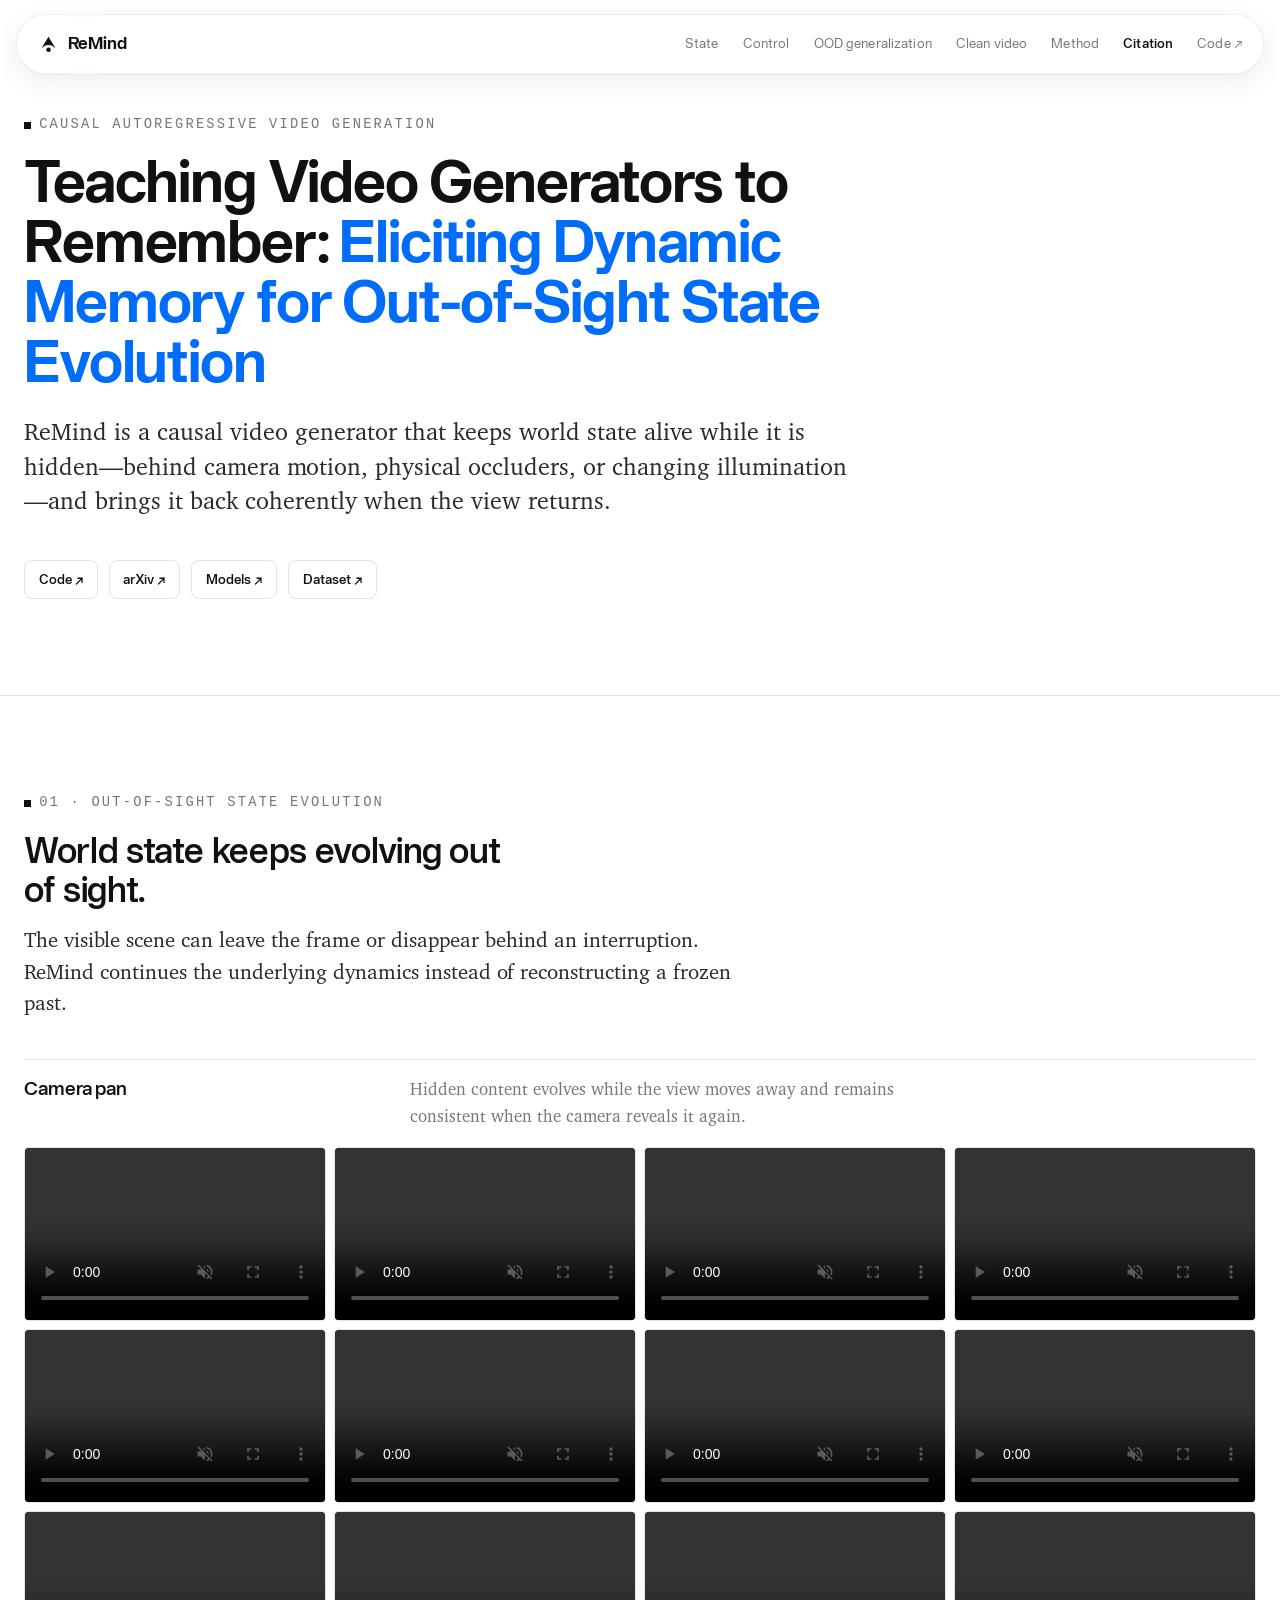
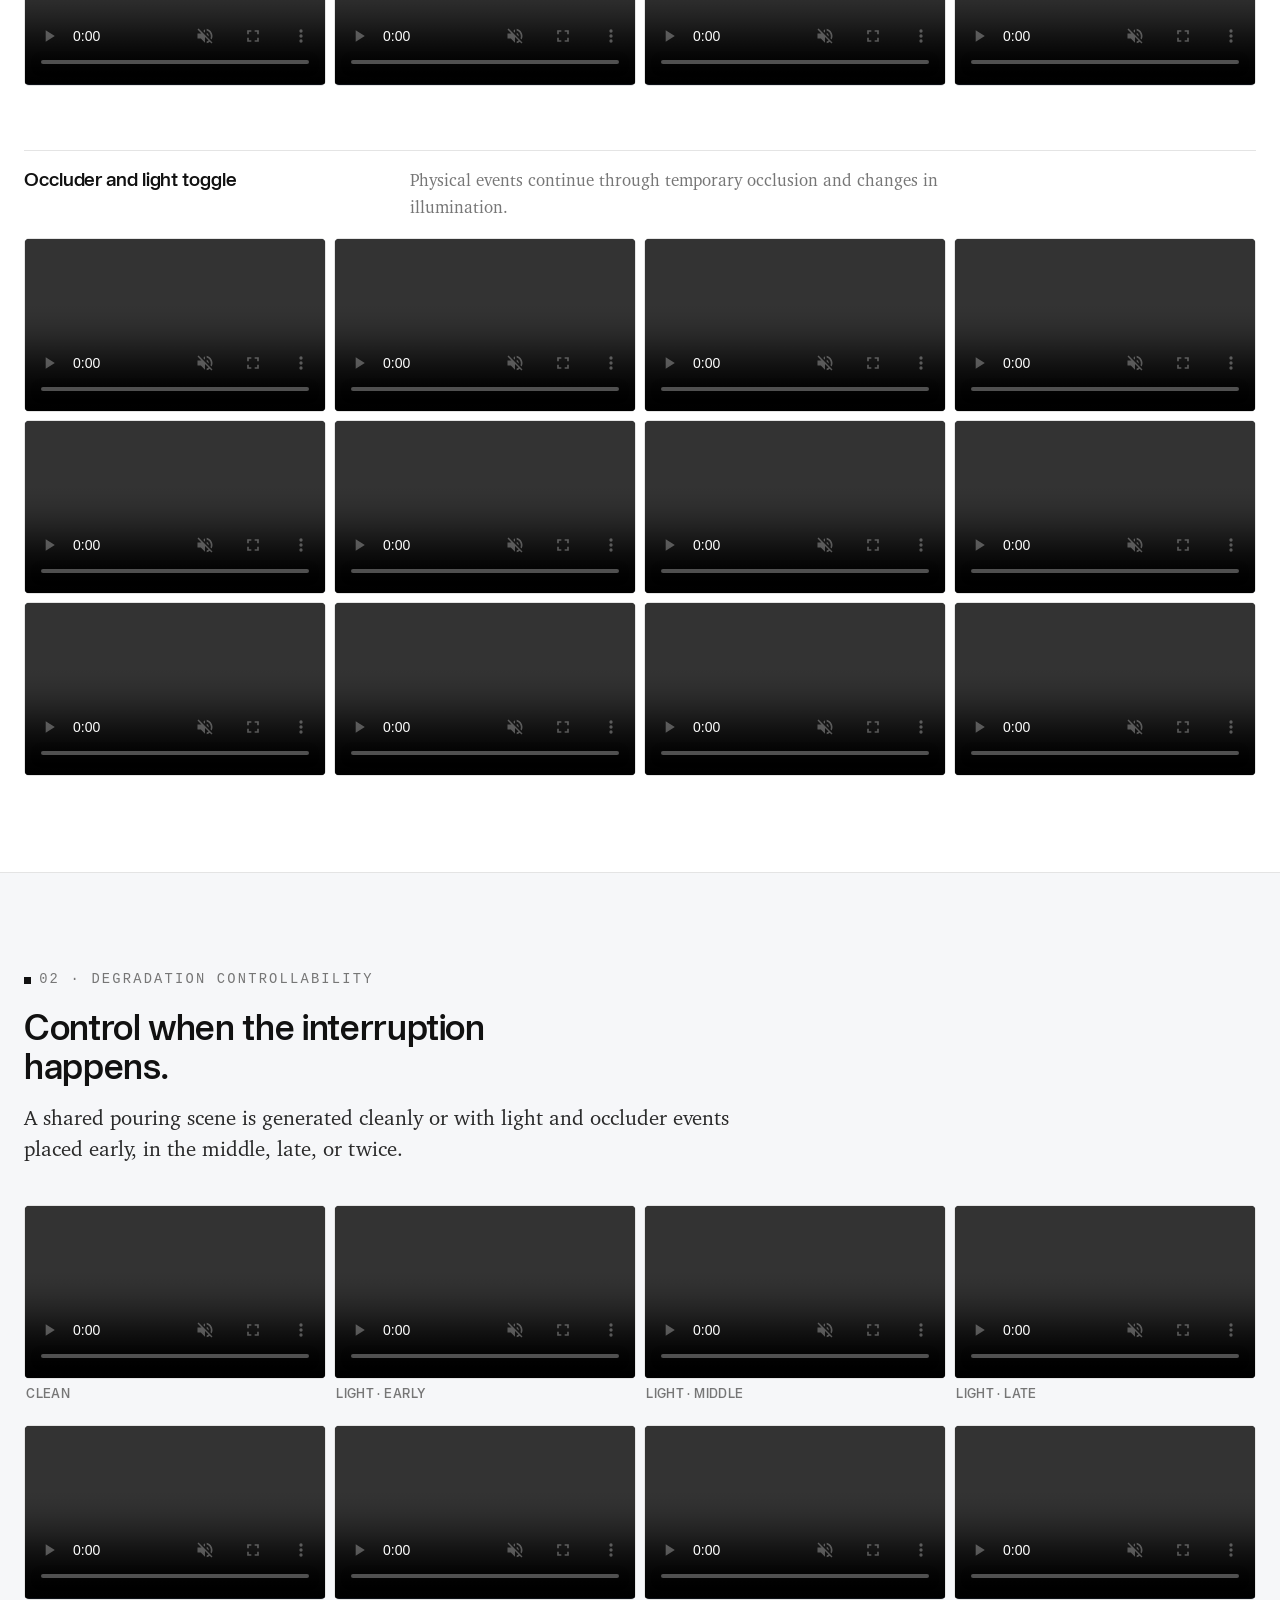
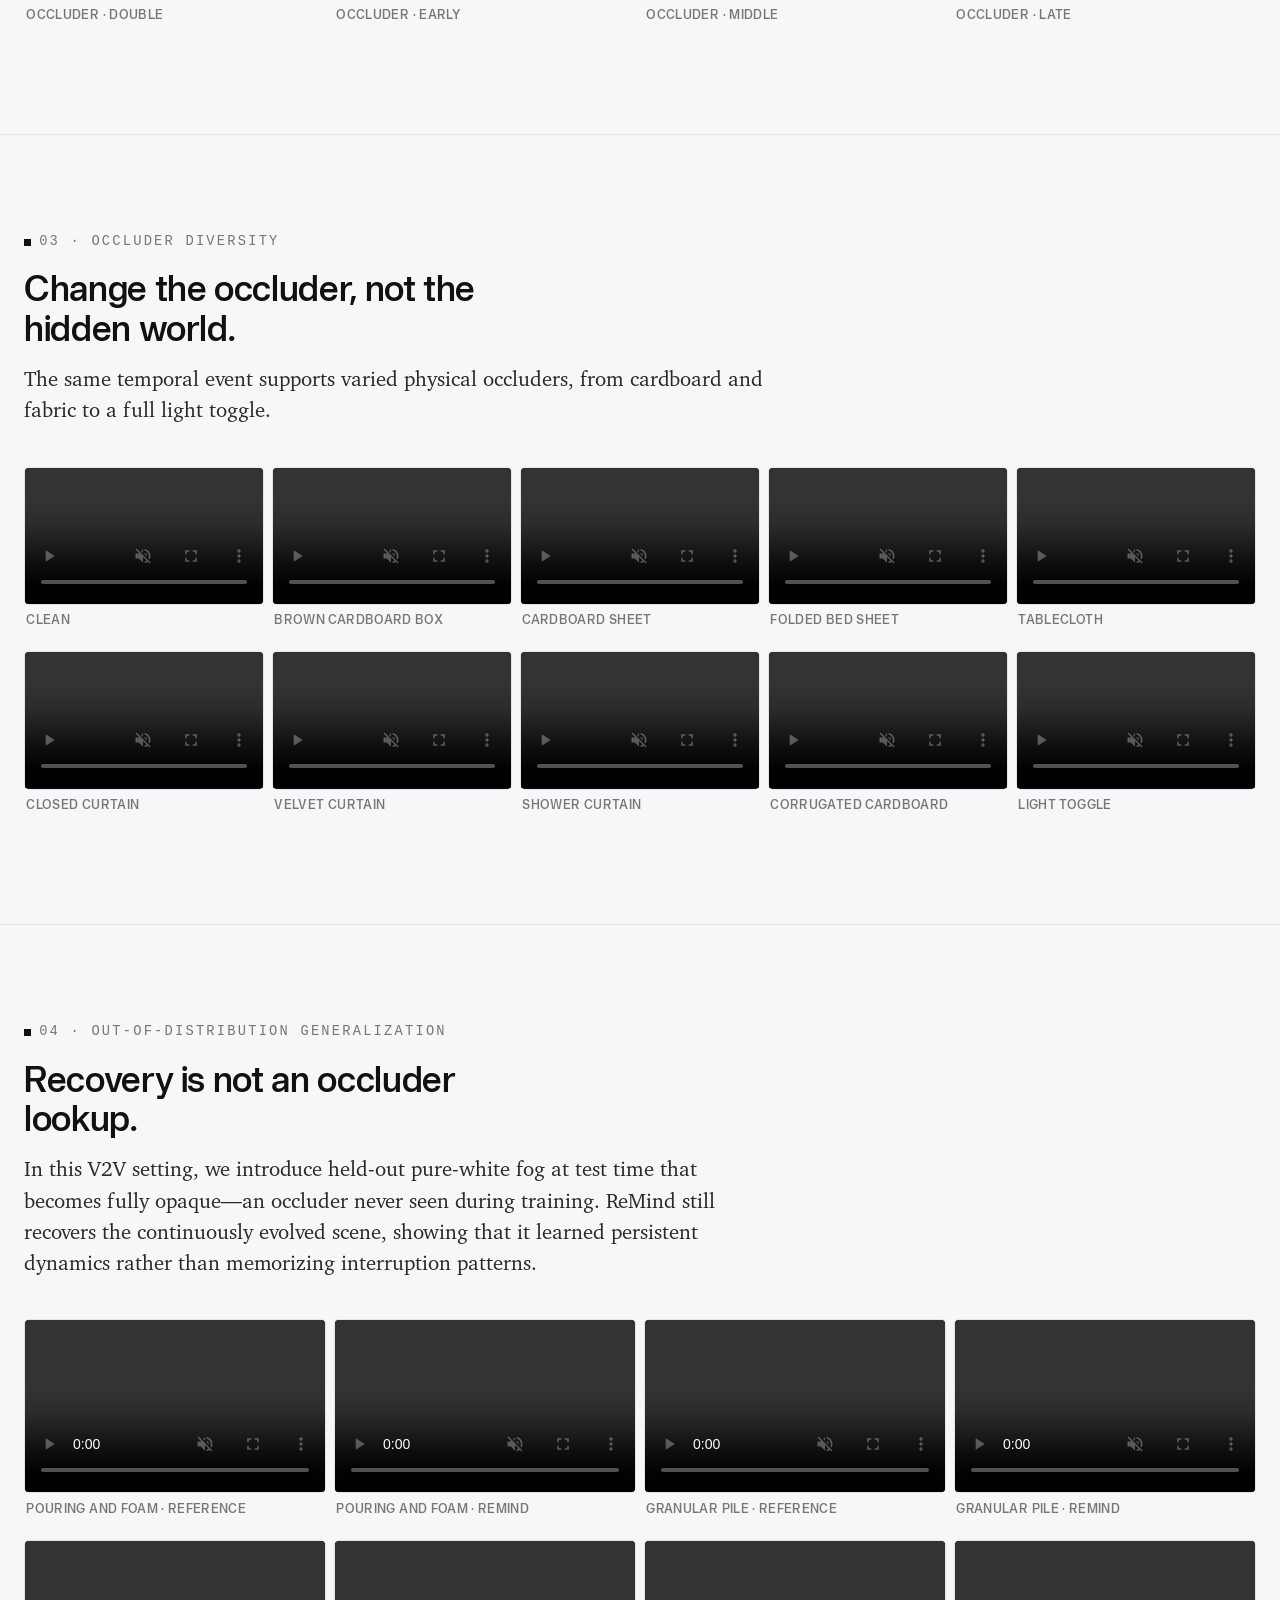
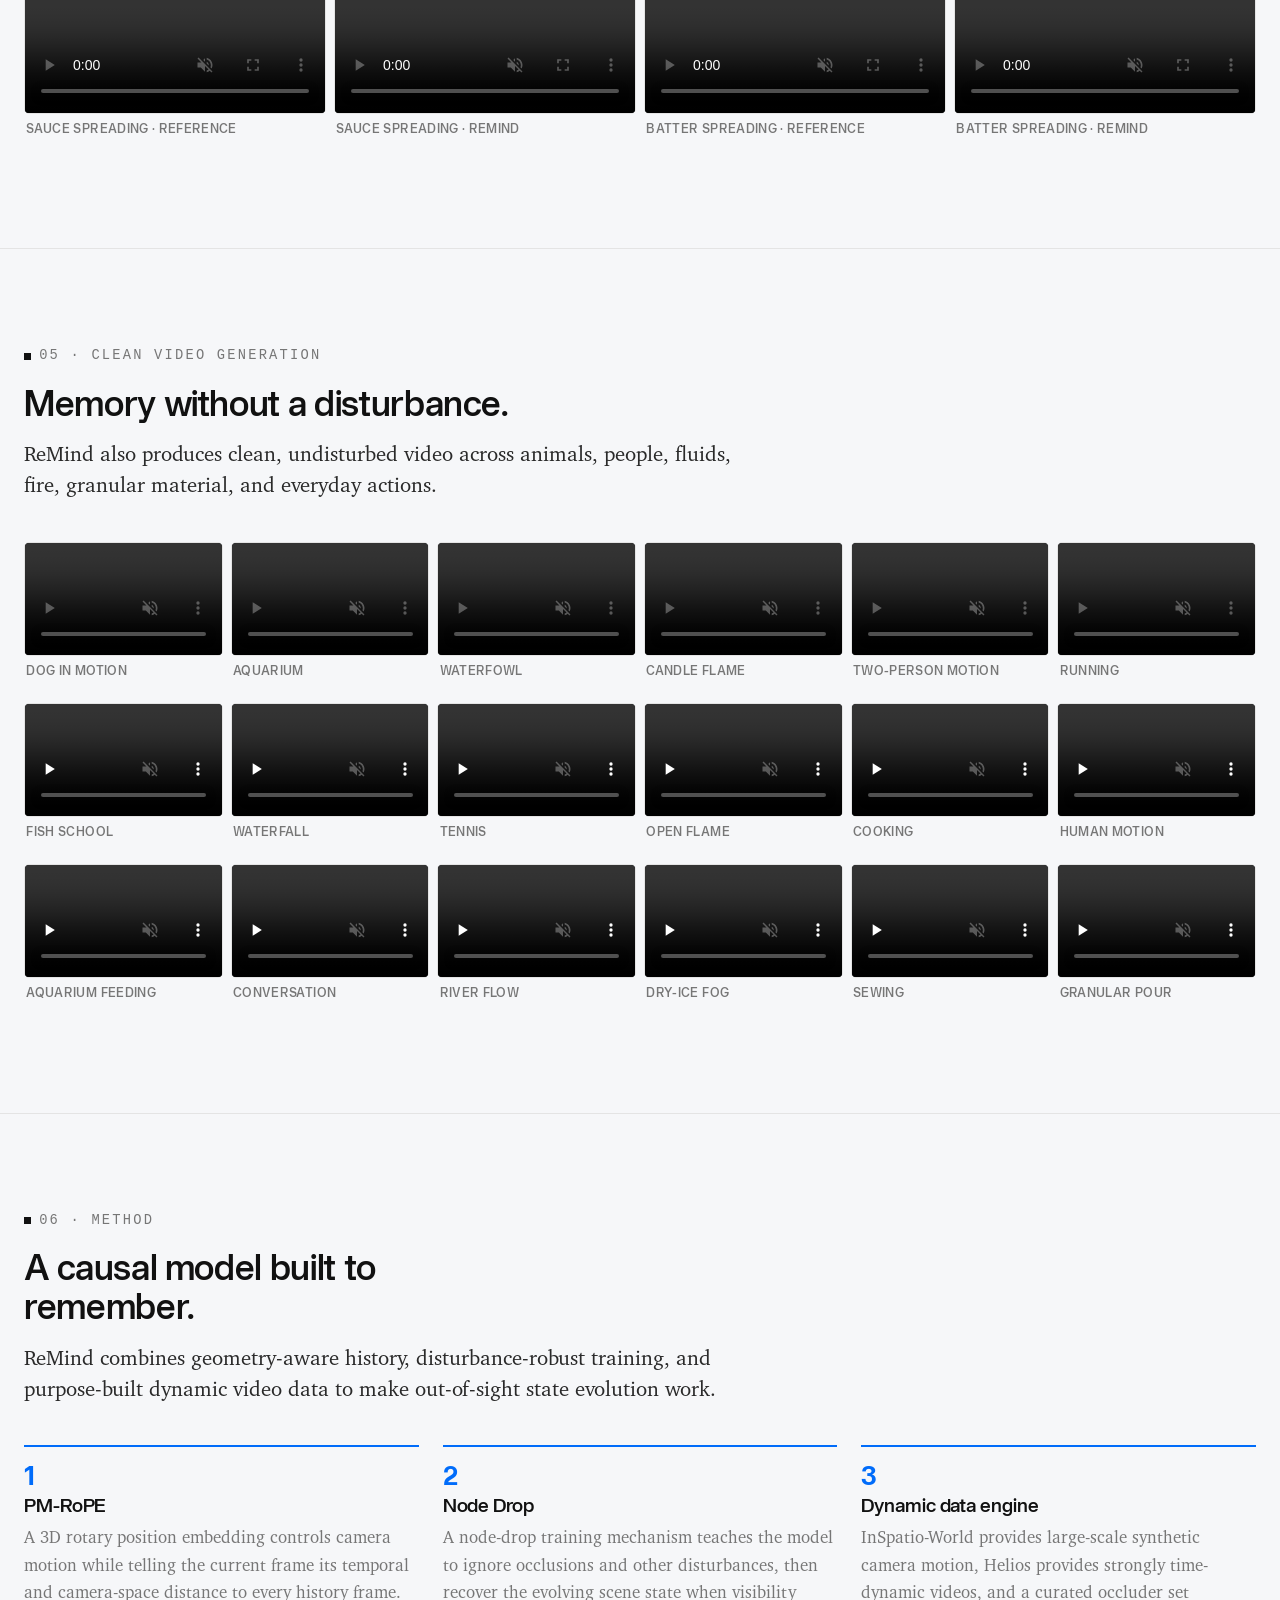
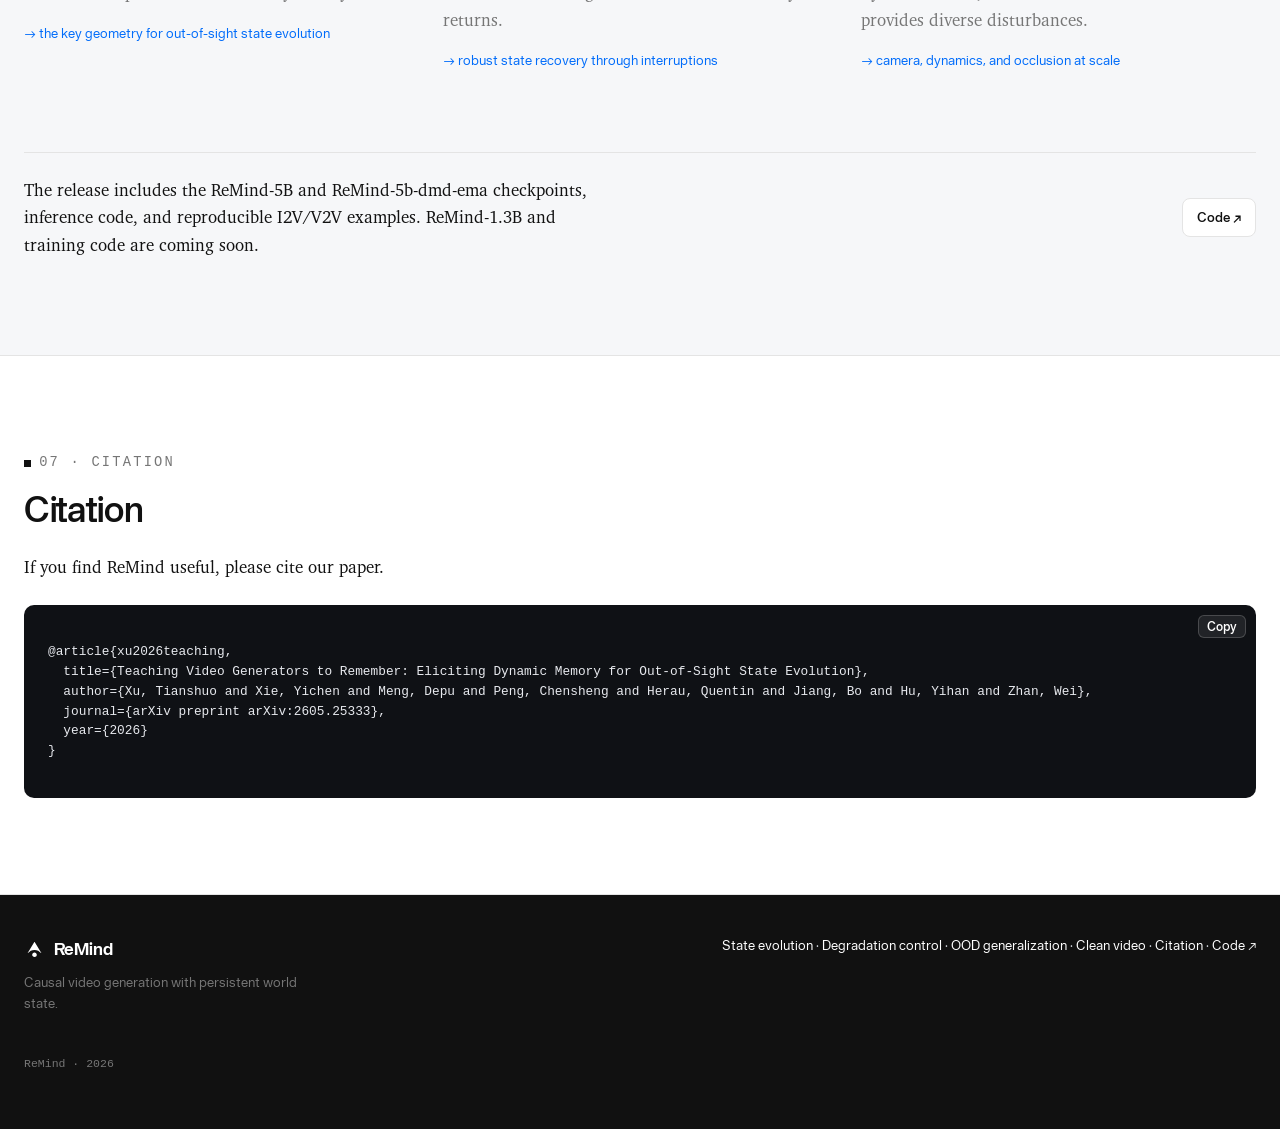
==== commit d974d49a: "Improve search engine discovery" ====
--- a/docs/index.html
+++ b/docs/index.html
@@ -6,8 +6,62 @@
 <meta charset="utf-8">
 <meta name="viewport" content="width=device-width, initial-scale=1">
 <title>Teaching Video Generators to Remember: Eliciting Dynamic Memory for Out-of-Sight State Evolution</title>
-<meta name="description" content="ReMind is a causal autoregressive video generator that preserves and evolves world state beyond the current view.">
+<meta name="description" content="Official ReMind project page for Teaching Video Generators to Remember: Eliciting Dynamic Memory for Out-of-Sight State Evolution.">
+<meta name="robots" content="index, follow, max-image-preview:large, max-video-preview:-1">
+<meta name="keywords" content="ReMind, Teaching Video Generators to Remember, dynamic memory, out-of-sight state evolution, video generation, world models">
 <meta name="theme-color" content="#006CFA">
+<link rel="canonical" href="https://remind-applied.github.io/">
+<meta property="og:type" content="website">
+<meta property="og:site_name" content="ReMind">
+<meta property="og:title" content="Teaching Video Generators to Remember: Eliciting Dynamic Memory for Out-of-Sight State Evolution">
+<meta property="og:description" content="Official project page for ReMind, a causal video generator that preserves and evolves hidden world state.">
+<meta property="og:url" content="https://remind-applied.github.io/">
+<meta property="og:image" content="https://remind-applied.github.io/assets/brand/icon-512.png">
+<meta property="og:image:alt" content="ReMind project logo">
+<meta name="twitter:card" content="summary">
+<meta name="twitter:title" content="Teaching Video Generators to Remember">
+<meta name="twitter:description" content="Official project page for ReMind: Eliciting Dynamic Memory for Out-of-Sight State Evolution.">
+<meta name="twitter:image" content="https://remind-applied.github.io/assets/brand/icon-512.png">
+<meta name="citation_title" content="Teaching Video Generators to Remember: Eliciting Dynamic Memory for Out-of-Sight State Evolution">
+<meta name="citation_author" content="Tianshuo Xu">
+<meta name="citation_author" content="Yichen Xie">
+<meta name="citation_author" content="Depu Meng">
+<meta name="citation_author" content="Chensheng Peng">
+<meta name="citation_author" content="Quentin Herau">
+<meta name="citation_author" content="Bo Jiang">
+<meta name="citation_author" content="Yihan Hu">
+<meta name="citation_author" content="Wei Zhan">
+<meta name="citation_publication_date" content="2026/05/25">
+<meta name="citation_arxiv_id" content="2605.25333">
+<meta name="citation_pdf_url" content="https://arxiv.org/pdf/2605.25333">
+<script type="application/ld+json">
+{
+  "@context": "https://schema.org",
+  "@type": "ScholarlyArticle",
+  "name": "Teaching Video Generators to Remember: Eliciting Dynamic Memory for Out-of-Sight State Evolution",
+  "headline": "Teaching Video Generators to Remember: Eliciting Dynamic Memory for Out-of-Sight State Evolution",
+  "alternateName": "ReMind",
+  "description": "ReMind elicits dynamic memory in causal video generators so hidden world state can continue evolving through camera motion, occlusion, and illumination changes.",
+  "url": "https://remind-applied.github.io/",
+  "mainEntityOfPage": "https://remind-applied.github.io/",
+  "datePublished": "2026-05-25",
+  "author": [
+    {"@type": "Person", "name": "Tianshuo Xu"},
+    {"@type": "Person", "name": "Yichen Xie"},
+    {"@type": "Person", "name": "Depu Meng"},
+    {"@type": "Person", "name": "Chensheng Peng"},
+    {"@type": "Person", "name": "Quentin Herau"},
+    {"@type": "Person", "name": "Bo Jiang"},
+    {"@type": "Person", "name": "Yihan Hu"},
+    {"@type": "Person", "name": "Wei Zhan"}
+  ],
+  "sameAs": [
+    "https://arxiv.org/abs/2605.25333",
+    "https://github.com/Applied-Intuition-Open-Source/ReMind",
+    "https://huggingface.co/AppliedIntuitionResearch/ReMind"
+  ]
+}
+</script>
 <link rel="icon" href="assets/brand/favicon.ico" sizes="32x32">
 <link rel="icon" href="assets/brand/icon.svg" type="image/svg+xml">
 <link rel="apple-touch-icon" href="assets/brand/apple-touch-icon.png">
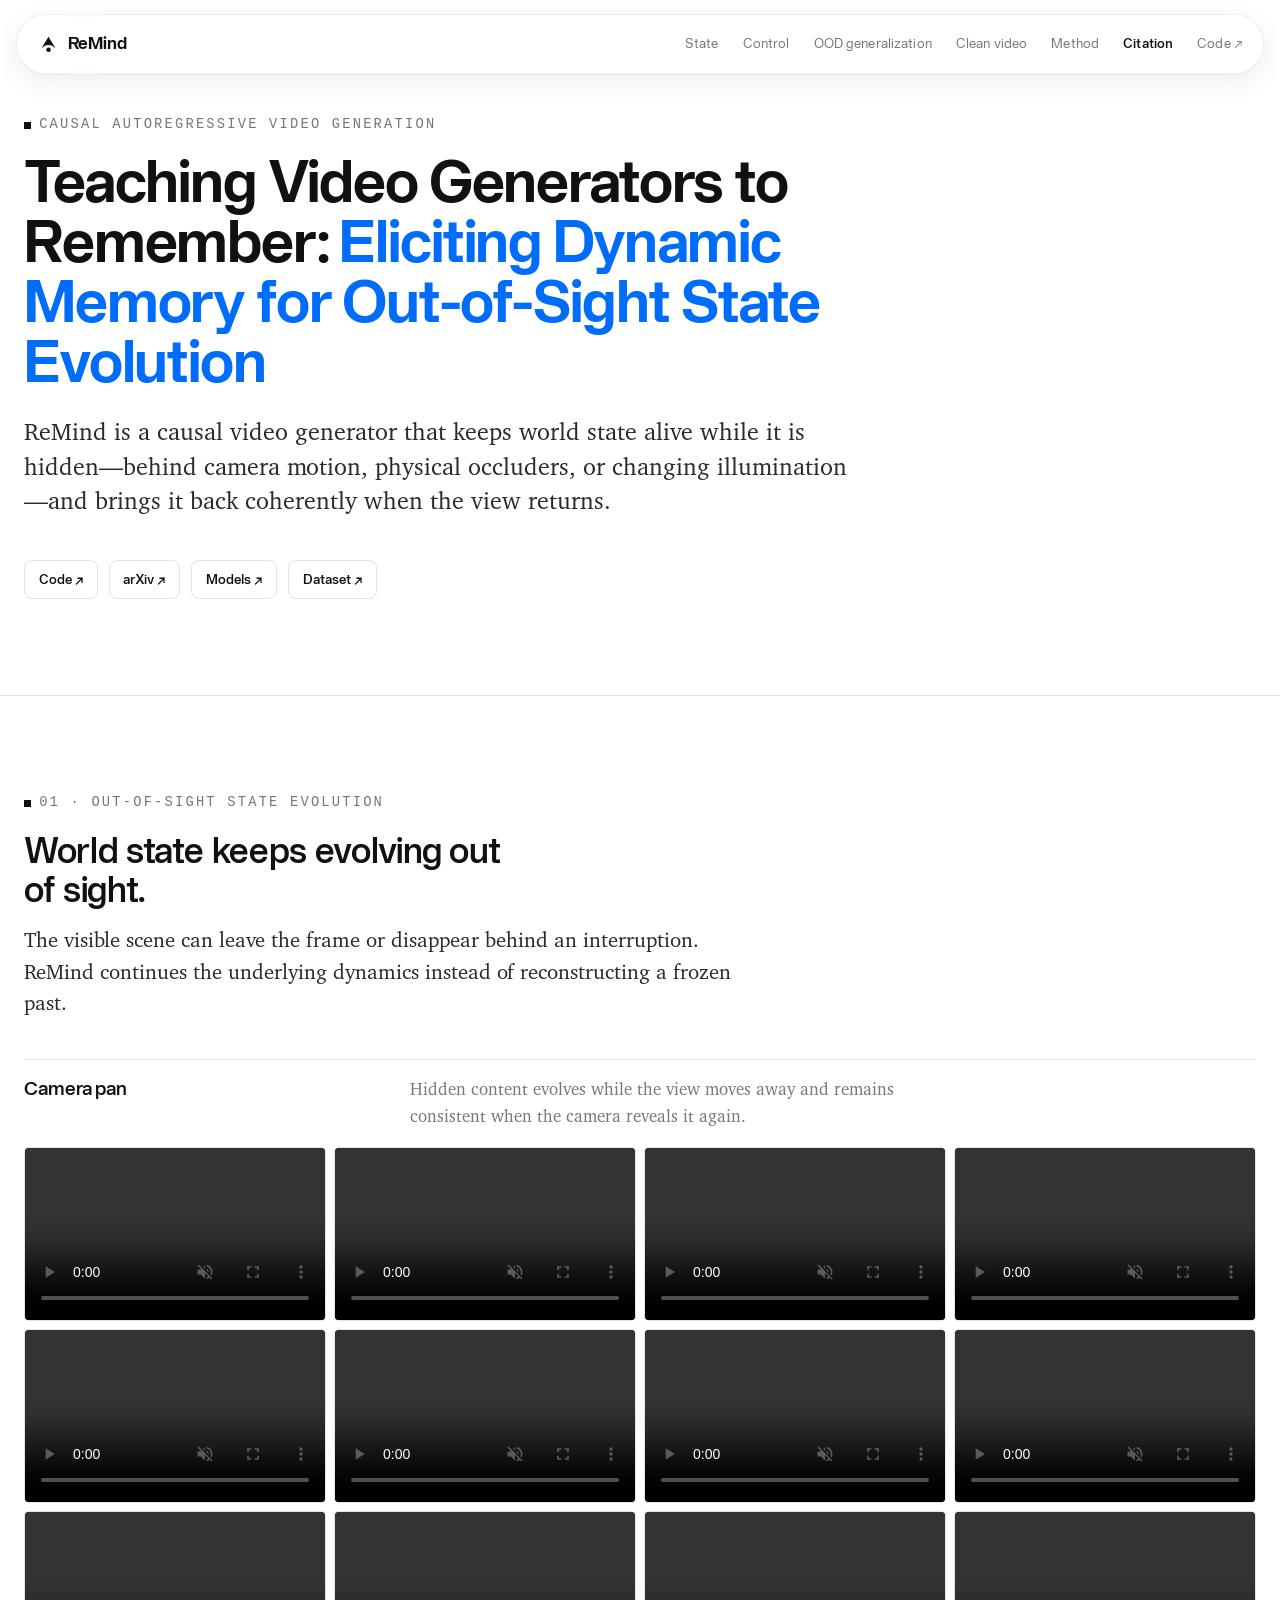
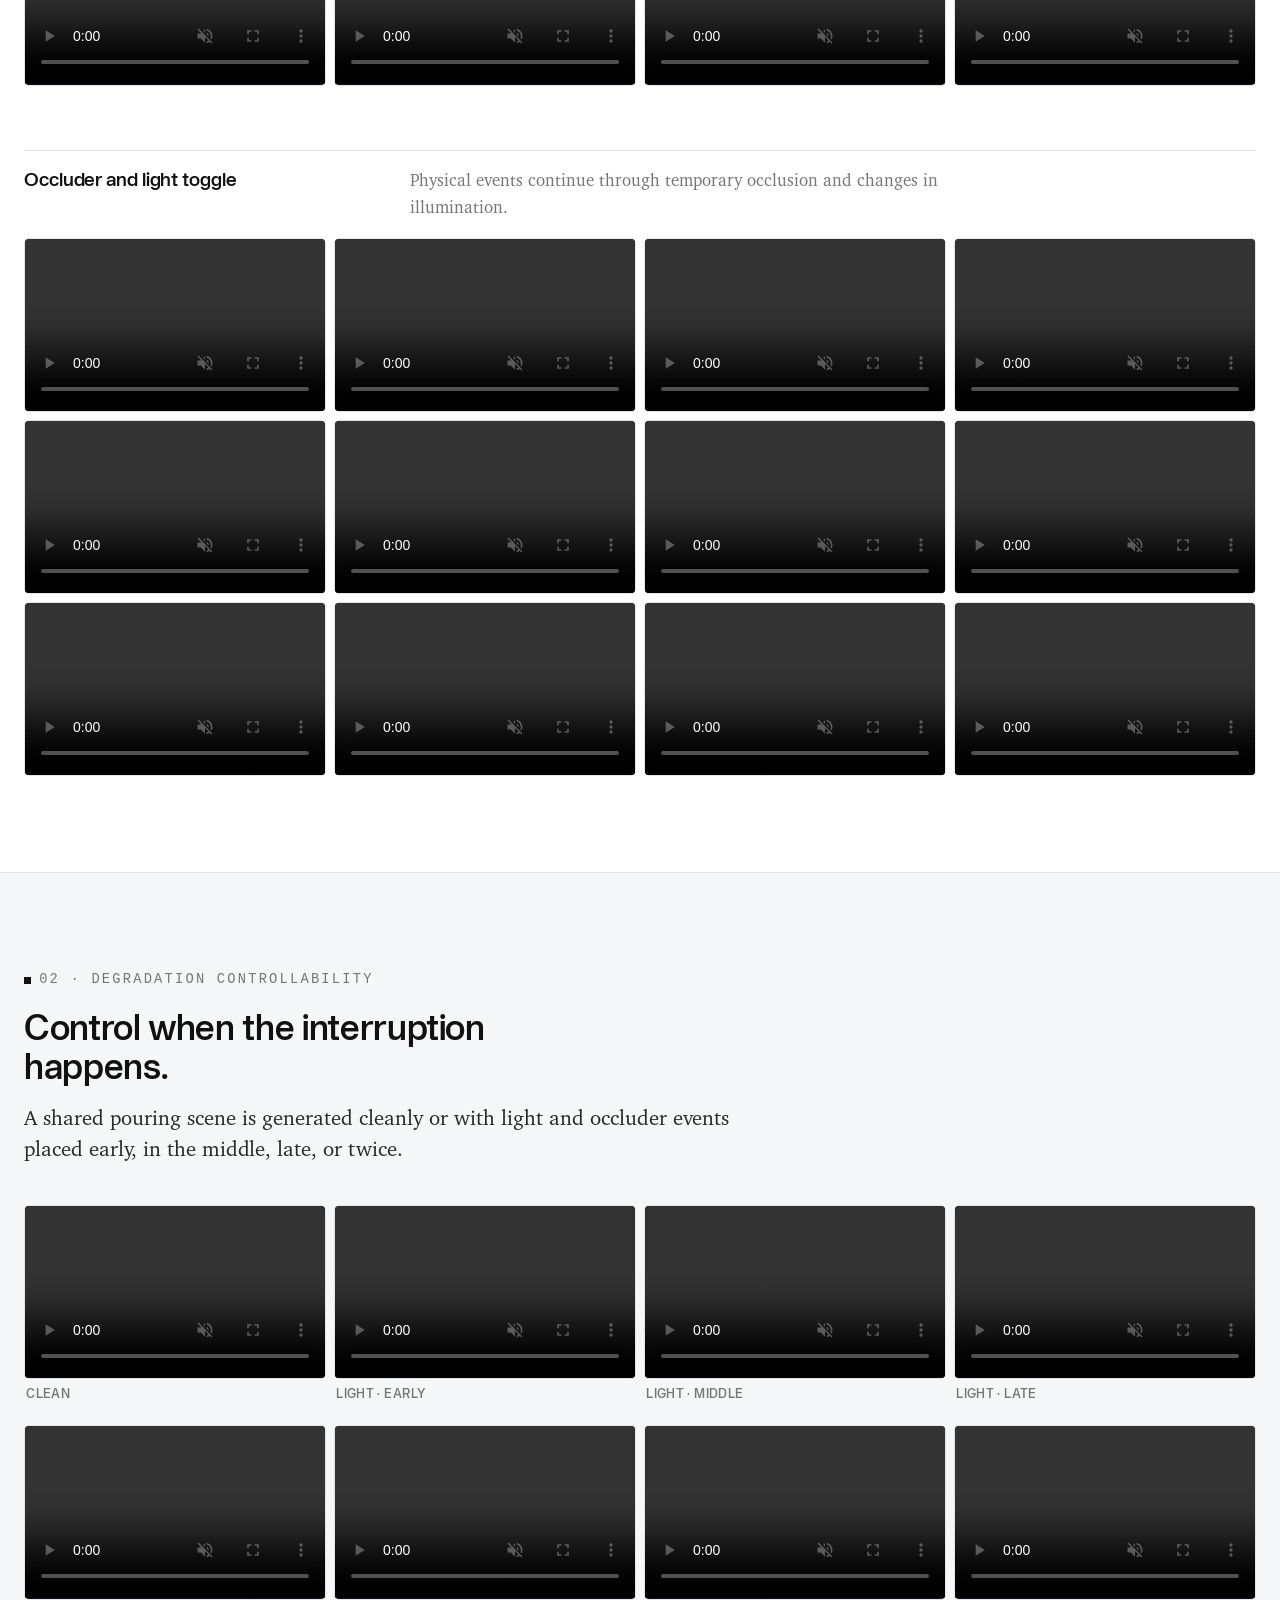
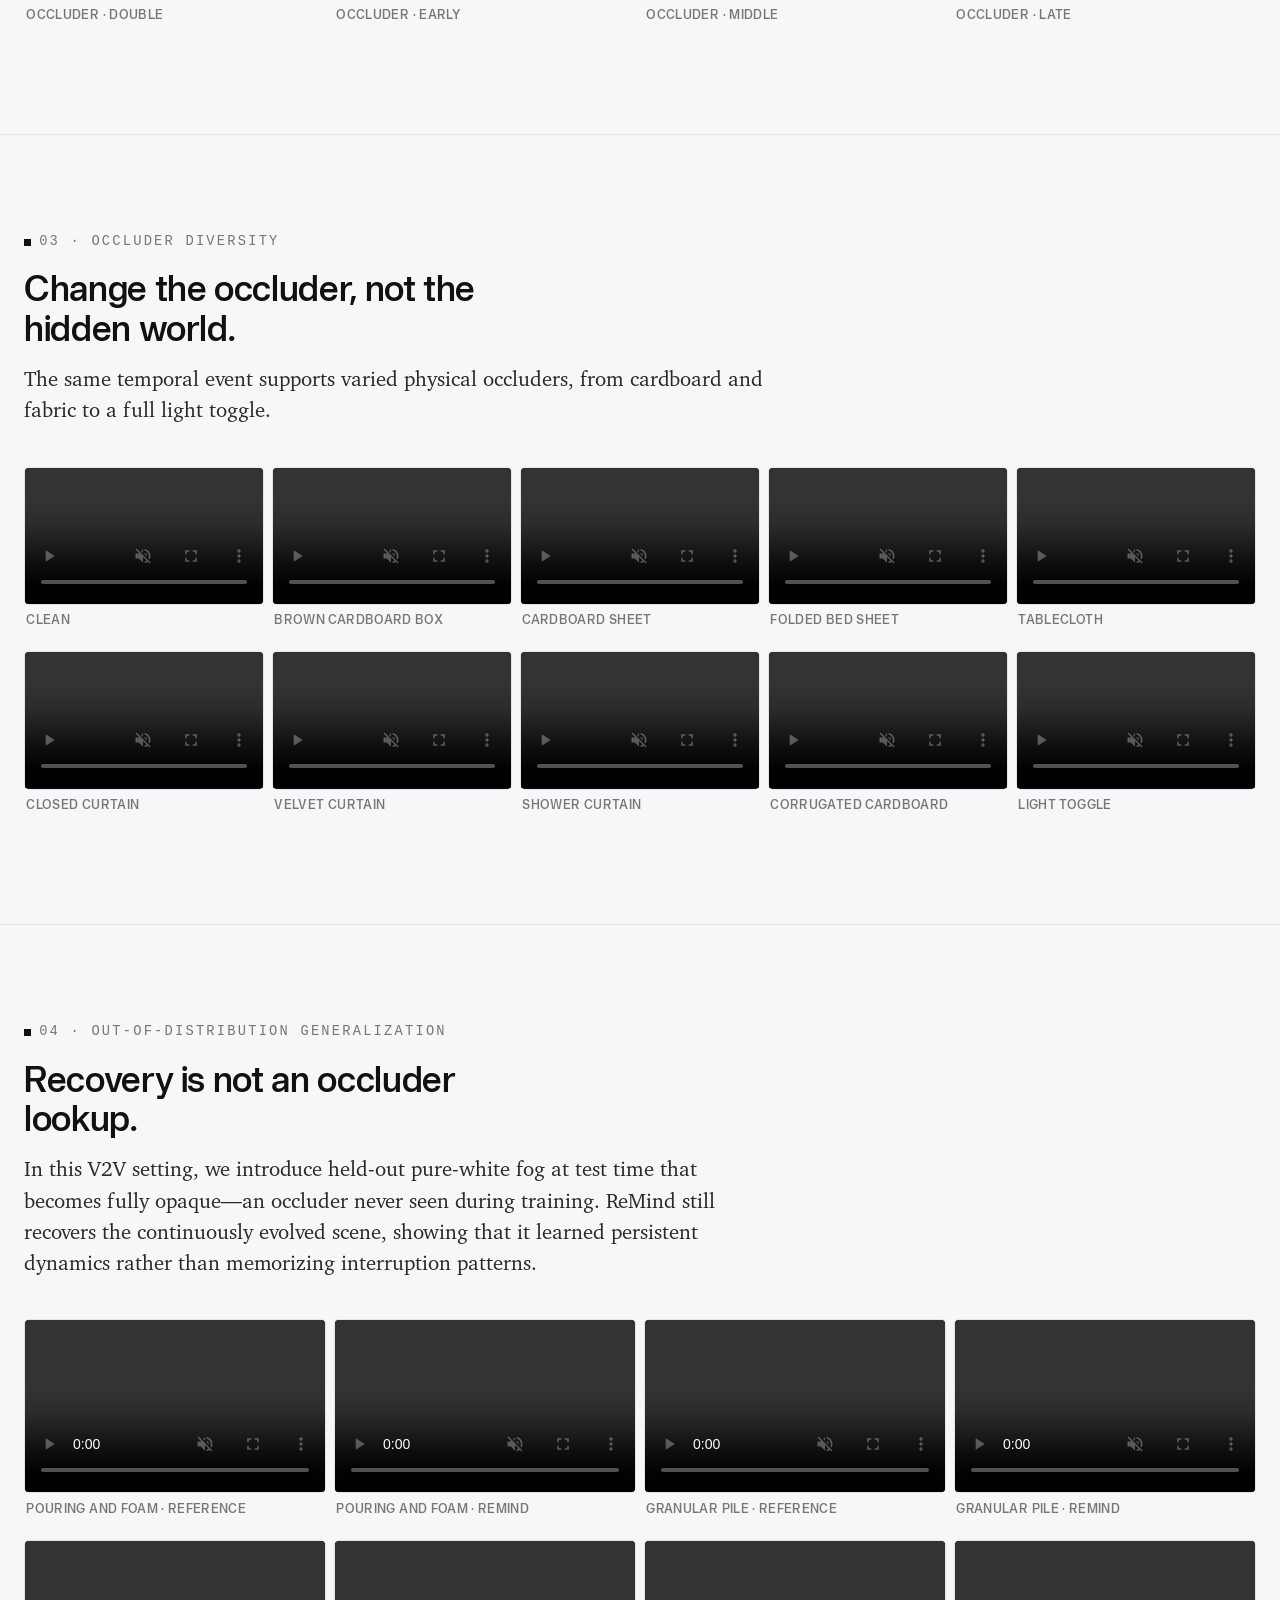
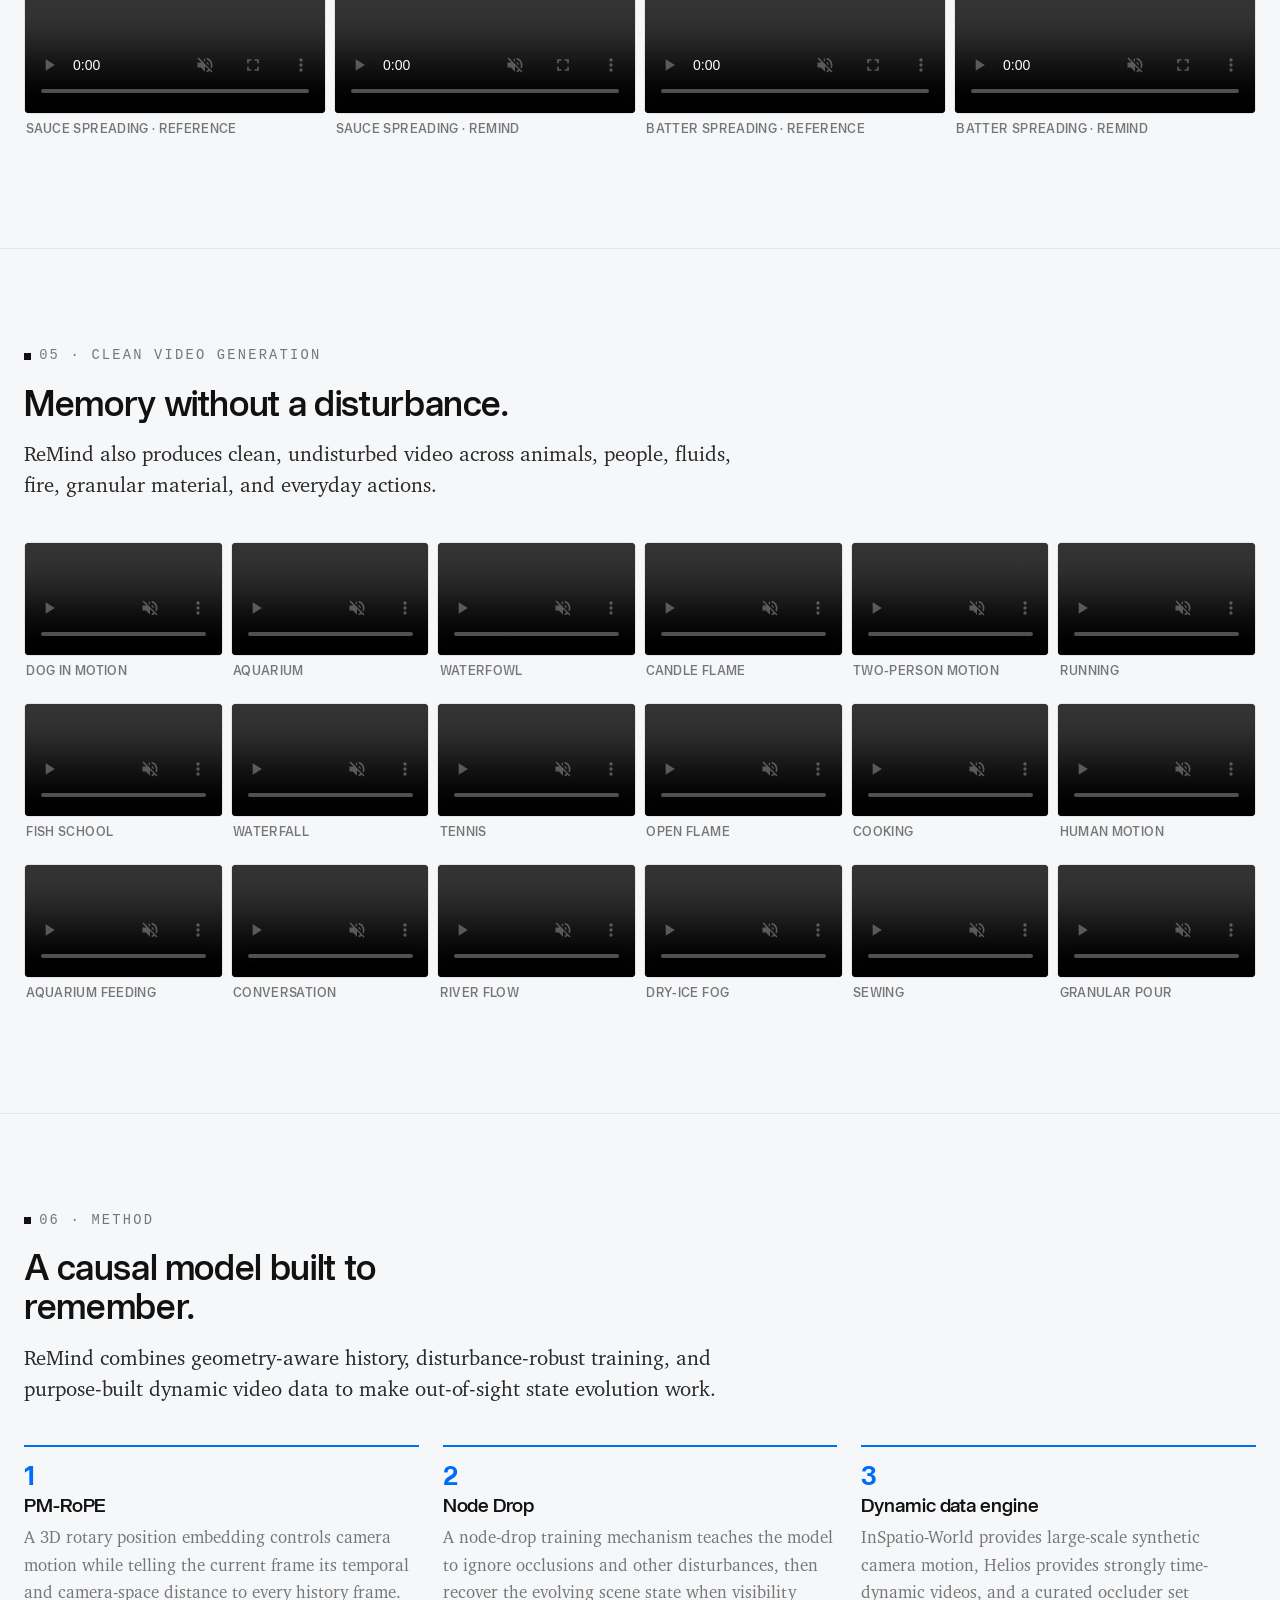
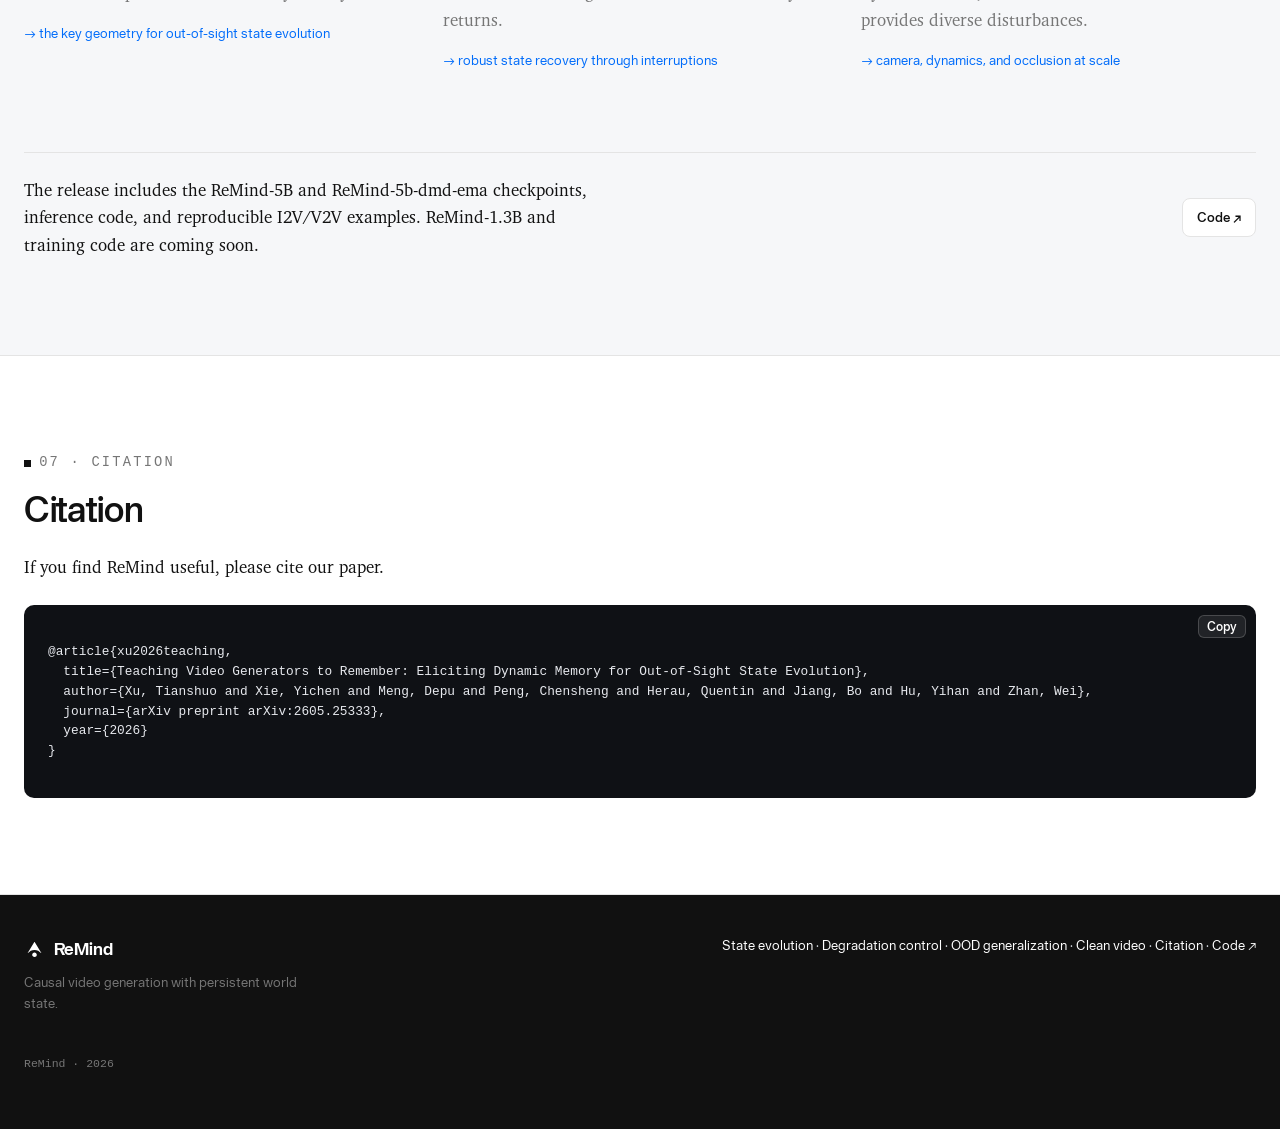
==== commit 5ff60683: "Bust project page video cache Co-authored-by: Cursor <cursoragent@cursor.com>" ====
--- a/docs/index.html
+++ b/docs/index.html
@@ -111,79 +111,79 @@
       <div class="showcase-block"><div class="showcase-heading"><h3>Camera pan</h3><p>Hidden content evolves while the view moves away and remains consistent when the camera reveals it again.</p></div>
         <div class="video-grid video-grid--4">
 <figure class="showcase-tile showcase-tile--bare">
-  <div class="media-frame"><video src="assets/videos/state/camera-pan/01.mp4" muted loop playsinline controls preload="none" data-autoplay aria-label="ReMind generated video"></video></div>
-</figure>
-<figure class="showcase-tile showcase-tile--bare">
-  <div class="media-frame"><video src="assets/videos/state/camera-pan/02.mp4" muted loop playsinline controls preload="none" data-autoplay aria-label="ReMind generated video"></video></div>
-</figure>
-<figure class="showcase-tile showcase-tile--bare">
-  <div class="media-frame"><video src="assets/videos/state/camera-pan/03.mp4" muted loop playsinline controls preload="none" data-autoplay aria-label="ReMind generated video"></video></div>
-</figure>
-<figure class="showcase-tile showcase-tile--bare">
-  <div class="media-frame"><video src="assets/videos/state/camera-pan/04.mp4" muted loop playsinline controls preload="none" data-autoplay aria-label="ReMind generated video"></video></div>
-</figure>
-<figure class="showcase-tile showcase-tile--bare">
-  <div class="media-frame"><video src="assets/videos/state/camera-pan/05.mp4" muted loop playsinline controls preload="none" data-autoplay aria-label="ReMind generated video"></video></div>
-</figure>
-<figure class="showcase-tile showcase-tile--bare">
-  <div class="media-frame"><video src="assets/videos/state/camera-pan/06.mp4" muted loop playsinline controls preload="none" data-autoplay aria-label="ReMind generated video"></video></div>
-</figure>
-<figure class="showcase-tile showcase-tile--bare">
-  <div class="media-frame"><video src="assets/videos/state/camera-pan/07.mp4" muted loop playsinline controls preload="none" data-autoplay aria-label="ReMind generated video"></video></div>
-</figure>
-<figure class="showcase-tile showcase-tile--bare">
-  <div class="media-frame"><video src="assets/videos/state/camera-pan/08.mp4" muted loop playsinline controls preload="none" data-autoplay aria-label="ReMind generated video"></video></div>
-</figure>
-<figure class="showcase-tile showcase-tile--bare">
-  <div class="media-frame"><video src="assets/videos/state/camera-pan/09.mp4" muted loop playsinline controls preload="none" data-autoplay aria-label="ReMind generated video"></video></div>
-</figure>
-<figure class="showcase-tile showcase-tile--bare">
-  <div class="media-frame"><video src="assets/videos/state/camera-pan/10.mp4" muted loop playsinline controls preload="none" data-autoplay aria-label="ReMind generated video"></video></div>
-</figure>
-<figure class="showcase-tile showcase-tile--bare">
-  <div class="media-frame"><video src="assets/videos/state/camera-pan/11.mp4" muted loop playsinline controls preload="none" data-autoplay aria-label="ReMind generated video"></video></div>
-</figure>
-<figure class="showcase-tile showcase-tile--bare">
-  <div class="media-frame"><video src="assets/videos/state/camera-pan/12.mp4" muted loop playsinline controls preload="none" data-autoplay aria-label="ReMind generated video"></video></div>
+  <div class="media-frame"><video src="assets/videos/state/camera-pan/01.mp4?v=ba80d41" muted loop playsinline controls preload="none" data-autoplay aria-label="ReMind generated video"></video></div>
+</figure>
+<figure class="showcase-tile showcase-tile--bare">
+  <div class="media-frame"><video src="assets/videos/state/camera-pan/02.mp4?v=ba80d41" muted loop playsinline controls preload="none" data-autoplay aria-label="ReMind generated video"></video></div>
+</figure>
+<figure class="showcase-tile showcase-tile--bare">
+  <div class="media-frame"><video src="assets/videos/state/camera-pan/03.mp4?v=ba80d41" muted loop playsinline controls preload="none" data-autoplay aria-label="ReMind generated video"></video></div>
+</figure>
+<figure class="showcase-tile showcase-tile--bare">
+  <div class="media-frame"><video src="assets/videos/state/camera-pan/04.mp4?v=ba80d41" muted loop playsinline controls preload="none" data-autoplay aria-label="ReMind generated video"></video></div>
+</figure>
+<figure class="showcase-tile showcase-tile--bare">
+  <div class="media-frame"><video src="assets/videos/state/camera-pan/05.mp4?v=ba80d41" muted loop playsinline controls preload="none" data-autoplay aria-label="ReMind generated video"></video></div>
+</figure>
+<figure class="showcase-tile showcase-tile--bare">
+  <div class="media-frame"><video src="assets/videos/state/camera-pan/06.mp4?v=ba80d41" muted loop playsinline controls preload="none" data-autoplay aria-label="ReMind generated video"></video></div>
+</figure>
+<figure class="showcase-tile showcase-tile--bare">
+  <div class="media-frame"><video src="assets/videos/state/camera-pan/07.mp4?v=ba80d41" muted loop playsinline controls preload="none" data-autoplay aria-label="ReMind generated video"></video></div>
+</figure>
+<figure class="showcase-tile showcase-tile--bare">
+  <div class="media-frame"><video src="assets/videos/state/camera-pan/08.mp4?v=ba80d41" muted loop playsinline controls preload="none" data-autoplay aria-label="ReMind generated video"></video></div>
+</figure>
+<figure class="showcase-tile showcase-tile--bare">
+  <div class="media-frame"><video src="assets/videos/state/camera-pan/09.mp4?v=ba80d41" muted loop playsinline controls preload="none" data-autoplay aria-label="ReMind generated video"></video></div>
+</figure>
+<figure class="showcase-tile showcase-tile--bare">
+  <div class="media-frame"><video src="assets/videos/state/camera-pan/10.mp4?v=ba80d41" muted loop playsinline controls preload="none" data-autoplay aria-label="ReMind generated video"></video></div>
+</figure>
+<figure class="showcase-tile showcase-tile--bare">
+  <div class="media-frame"><video src="assets/videos/state/camera-pan/11.mp4?v=ba80d41" muted loop playsinline controls preload="none" data-autoplay aria-label="ReMind generated video"></video></div>
+</figure>
+<figure class="showcase-tile showcase-tile--bare">
+  <div class="media-frame"><video src="assets/videos/state/camera-pan/12.mp4?v=ba80d41" muted loop playsinline controls preload="none" data-autoplay aria-label="ReMind generated video"></video></div>
 </figure>
 </div></div>
       <div class="showcase-block"><div class="showcase-heading"><h3>Occluder and light toggle</h3><p>Physical events continue through temporary occlusion and changes in illumination.</p></div>
         <div class="video-grid video-grid--4">
 <figure class="showcase-tile showcase-tile--bare">
-  <div class="media-frame"><video src="assets/videos/state/occlusion/01.mp4" muted loop playsinline controls preload="none" data-autoplay aria-label="ReMind generated video"></video></div>
-</figure>
-<figure class="showcase-tile showcase-tile--bare">
-  <div class="media-frame"><video src="assets/videos/state/occlusion/02.mp4" muted loop playsinline controls preload="none" data-autoplay aria-label="ReMind generated video"></video></div>
-</figure>
-<figure class="showcase-tile showcase-tile--bare">
-  <div class="media-frame"><video src="assets/videos/state/occlusion/03.mp4" muted loop playsinline controls preload="none" data-autoplay aria-label="ReMind generated video"></video></div>
-</figure>
-<figure class="showcase-tile showcase-tile--bare">
-  <div class="media-frame"><video src="assets/videos/state/occlusion/04.mp4" muted loop playsinline controls preload="none" data-autoplay aria-label="ReMind generated video"></video></div>
-</figure>
-<figure class="showcase-tile showcase-tile--bare">
-  <div class="media-frame"><video src="assets/videos/state/occlusion/05.mp4" muted loop playsinline controls preload="none" data-autoplay aria-label="ReMind generated video"></video></div>
-</figure>
-<figure class="showcase-tile showcase-tile--bare">
-  <div class="media-frame"><video src="assets/videos/state/occlusion/06.mp4" muted loop playsinline controls preload="none" data-autoplay aria-label="ReMind generated video"></video></div>
-</figure>
-<figure class="showcase-tile showcase-tile--bare">
-  <div class="media-frame"><video src="assets/videos/state/occlusion/07.mp4" muted loop playsinline controls preload="none" data-autoplay aria-label="ReMind generated video"></video></div>
-</figure>
-<figure class="showcase-tile showcase-tile--bare">
-  <div class="media-frame"><video src="assets/videos/state/occlusion/08.mp4" muted loop playsinline controls preload="none" data-autoplay aria-label="ReMind generated video"></video></div>
-</figure>
-<figure class="showcase-tile showcase-tile--bare">
-  <div class="media-frame"><video src="assets/videos/state/occlusion/09.mp4" muted loop playsinline controls preload="none" data-autoplay aria-label="ReMind generated video"></video></div>
-</figure>
-<figure class="showcase-tile showcase-tile--bare">
-  <div class="media-frame"><video src="assets/videos/state/occlusion/10.mp4" muted loop playsinline controls preload="none" data-autoplay aria-label="ReMind generated video"></video></div>
-</figure>
-<figure class="showcase-tile showcase-tile--bare">
-  <div class="media-frame"><video src="assets/videos/state/occlusion/11.mp4" muted loop playsinline controls preload="none" data-autoplay aria-label="ReMind generated video"></video></div>
-</figure>
-<figure class="showcase-tile showcase-tile--bare">
-  <div class="media-frame"><video src="assets/videos/state/occlusion/12.mp4" muted loop playsinline controls preload="none" data-autoplay aria-label="ReMind generated video"></video></div>
+  <div class="media-frame"><video src="assets/videos/state/occlusion/01.mp4?v=ba80d41" muted loop playsinline controls preload="none" data-autoplay aria-label="ReMind generated video"></video></div>
+</figure>
+<figure class="showcase-tile showcase-tile--bare">
+  <div class="media-frame"><video src="assets/videos/state/occlusion/02.mp4?v=ba80d41" muted loop playsinline controls preload="none" data-autoplay aria-label="ReMind generated video"></video></div>
+</figure>
+<figure class="showcase-tile showcase-tile--bare">
+  <div class="media-frame"><video src="assets/videos/state/occlusion/03.mp4?v=ba80d41" muted loop playsinline controls preload="none" data-autoplay aria-label="ReMind generated video"></video></div>
+</figure>
+<figure class="showcase-tile showcase-tile--bare">
+  <div class="media-frame"><video src="assets/videos/state/occlusion/04.mp4?v=ba80d41" muted loop playsinline controls preload="none" data-autoplay aria-label="ReMind generated video"></video></div>
+</figure>
+<figure class="showcase-tile showcase-tile--bare">
+  <div class="media-frame"><video src="assets/videos/state/occlusion/05.mp4?v=ba80d41" muted loop playsinline controls preload="none" data-autoplay aria-label="ReMind generated video"></video></div>
+</figure>
+<figure class="showcase-tile showcase-tile--bare">
+  <div class="media-frame"><video src="assets/videos/state/occlusion/06.mp4?v=ba80d41" muted loop playsinline controls preload="none" data-autoplay aria-label="ReMind generated video"></video></div>
+</figure>
+<figure class="showcase-tile showcase-tile--bare">
+  <div class="media-frame"><video src="assets/videos/state/occlusion/07.mp4?v=ba80d41" muted loop playsinline controls preload="none" data-autoplay aria-label="ReMind generated video"></video></div>
+</figure>
+<figure class="showcase-tile showcase-tile--bare">
+  <div class="media-frame"><video src="assets/videos/state/occlusion/08.mp4?v=ba80d41" muted loop playsinline controls preload="none" data-autoplay aria-label="ReMind generated video"></video></div>
+</figure>
+<figure class="showcase-tile showcase-tile--bare">
+  <div class="media-frame"><video src="assets/videos/state/occlusion/09.mp4?v=ba80d41" muted loop playsinline controls preload="none" data-autoplay aria-label="ReMind generated video"></video></div>
+</figure>
+<figure class="showcase-tile showcase-tile--bare">
+  <div class="media-frame"><video src="assets/videos/state/occlusion/10.mp4?v=ba80d41" muted loop playsinline controls preload="none" data-autoplay aria-label="ReMind generated video"></video></div>
+</figure>
+<figure class="showcase-tile showcase-tile--bare">
+  <div class="media-frame"><video src="assets/videos/state/occlusion/11.mp4?v=ba80d41" muted loop playsinline controls preload="none" data-autoplay aria-label="ReMind generated video"></video></div>
+</figure>
+<figure class="showcase-tile showcase-tile--bare">
+  <div class="media-frame"><video src="assets/videos/state/occlusion/12.mp4?v=ba80d41" muted loop playsinline controls preload="none" data-autoplay aria-label="ReMind generated video"></video></div>
 </figure>
 </div></div>
     </div>
@@ -196,35 +196,35 @@
         <p class="lead">A shared pouring scene is generated cleanly or with light and occluder events placed early, in the middle, late, or twice.</p></div>
       <div class="video-grid video-grid--4">
 <figure class="showcase-tile">
-  <div class="media-frame"><video src="assets/videos/control/degradation/01.mp4" muted loop playsinline controls preload="none" data-autoplay aria-label="Clean"></video></div>
+  <div class="media-frame"><video src="assets/videos/control/degradation/01.mp4?v=ba80d41" muted loop playsinline controls preload="none" data-autoplay aria-label="Clean"></video></div>
   <figcaption><span class="tile-label">Clean</span></figcaption>
 </figure>
 <figure class="showcase-tile">
-  <div class="media-frame"><video src="assets/videos/control/degradation/02.mp4" muted loop playsinline controls preload="none" data-autoplay aria-label="Light · early"></video></div>
+  <div class="media-frame"><video src="assets/videos/control/degradation/02.mp4?v=ba80d41" muted loop playsinline controls preload="none" data-autoplay aria-label="Light · early"></video></div>
   <figcaption><span class="tile-label">Light · early</span></figcaption>
 </figure>
 <figure class="showcase-tile">
-  <div class="media-frame"><video src="assets/videos/control/degradation/03.mp4" muted loop playsinline controls preload="none" data-autoplay aria-label="Light · middle"></video></div>
+  <div class="media-frame"><video src="assets/videos/control/degradation/03.mp4?v=ba80d41" muted loop playsinline controls preload="none" data-autoplay aria-label="Light · middle"></video></div>
   <figcaption><span class="tile-label">Light · middle</span></figcaption>
 </figure>
 <figure class="showcase-tile">
-  <div class="media-frame"><video src="assets/videos/control/degradation/04.mp4" muted loop playsinline controls preload="none" data-autoplay aria-label="Light · late"></video></div>
+  <div class="media-frame"><video src="assets/videos/control/degradation/04.mp4?v=ba80d41" muted loop playsinline controls preload="none" data-autoplay aria-label="Light · late"></video></div>
   <figcaption><span class="tile-label">Light · late</span></figcaption>
 </figure>
 <figure class="showcase-tile">
-  <div class="media-frame"><video src="assets/videos/control/degradation/05.mp4" muted loop playsinline controls preload="none" data-autoplay aria-label="Occluder · double"></video></div>
+  <div class="media-frame"><video src="assets/videos/control/degradation/05.mp4?v=ba80d41" muted loop playsinline controls preload="none" data-autoplay aria-label="Occluder · double"></video></div>
   <figcaption><span class="tile-label">Occluder · double</span></figcaption>
 </figure>
 <figure class="showcase-tile">
-  <div class="media-frame"><video src="assets/videos/control/degradation/06.mp4" muted loop playsinline controls preload="none" data-autoplay aria-label="Occluder · early"></video></div>
+  <div class="media-frame"><video src="assets/videos/control/degradation/06.mp4?v=ba80d41" muted loop playsinline controls preload="none" data-autoplay aria-label="Occluder · early"></video></div>
   <figcaption><span class="tile-label">Occluder · early</span></figcaption>
 </figure>
 <figure class="showcase-tile">
-  <div class="media-frame"><video src="assets/videos/control/degradation/07.mp4" muted loop playsinline controls preload="none" data-autoplay aria-label="Occluder · middle"></video></div>
+  <div class="media-frame"><video src="assets/videos/control/degradation/07.mp4?v=ba80d41" muted loop playsinline controls preload="none" data-autoplay aria-label="Occluder · middle"></video></div>
   <figcaption><span class="tile-label">Occluder · middle</span></figcaption>
 </figure>
 <figure class="showcase-tile">
-  <div class="media-frame"><video src="assets/videos/control/degradation/08.mp4" muted loop playsinline controls preload="none" data-autoplay aria-label="Occluder · late"></video></div>
+  <div class="media-frame"><video src="assets/videos/control/degradation/08.mp4?v=ba80d41" muted loop playsinline controls preload="none" data-autoplay aria-label="Occluder · late"></video></div>
   <figcaption><span class="tile-label">Occluder · late</span></figcaption>
 </figure>
 </div>
@@ -238,43 +238,43 @@
         <p class="lead">The same temporal event supports varied physical occluders, from cardboard and fabric to a full light toggle.</p></div>
       <div class="video-grid video-grid--5">
 <figure class="showcase-tile">
-  <div class="media-frame"><video src="assets/videos/control/occluder-diversity/01.mp4" muted loop playsinline controls preload="none" data-autoplay aria-label="Clean"></video></div>
+  <div class="media-frame"><video src="assets/videos/control/occluder-diversity/01.mp4?v=ba80d41" muted loop playsinline controls preload="none" data-autoplay aria-label="Clean"></video></div>
   <figcaption><span class="tile-label">Clean</span></figcaption>
 </figure>
 <figure class="showcase-tile">
-  <div class="media-frame"><video src="assets/videos/control/occluder-diversity/02.mp4" muted loop playsinline controls preload="none" data-autoplay aria-label="Brown cardboard box"></video></div>
+  <div class="media-frame"><video src="assets/videos/control/occluder-diversity/02.mp4?v=ba80d41" muted loop playsinline controls preload="none" data-autoplay aria-label="Brown cardboard box"></video></div>
   <figcaption><span class="tile-label">Brown cardboard box</span></figcaption>
 </figure>
 <figure class="showcase-tile">
-  <div class="media-frame"><video src="assets/videos/control/occluder-diversity/03.mp4" muted loop playsinline controls preload="none" data-autoplay aria-label="Cardboard sheet"></video></div>
+  <div class="media-frame"><video src="assets/videos/control/occluder-diversity/03.mp4?v=ba80d41" muted loop playsinline controls preload="none" data-autoplay aria-label="Cardboard sheet"></video></div>
   <figcaption><span class="tile-label">Cardboard sheet</span></figcaption>
 </figure>
 <figure class="showcase-tile">
-  <div class="media-frame"><video src="assets/videos/control/occluder-diversity/04.mp4" muted loop playsinline controls preload="none" data-autoplay aria-label="Folded bed sheet"></video></div>
+  <div class="media-frame"><video src="assets/videos/control/occluder-diversity/04.mp4?v=ba80d41" muted loop playsinline controls preload="none" data-autoplay aria-label="Folded bed sheet"></video></div>
   <figcaption><span class="tile-label">Folded bed sheet</span></figcaption>
 </figure>
 <figure class="showcase-tile">
-  <div class="media-frame"><video src="assets/videos/control/occluder-diversity/05.mp4" muted loop playsinline controls preload="none" data-autoplay aria-label="Tablecloth"></video></div>
+  <div class="media-frame"><video src="assets/videos/control/occluder-diversity/05.mp4?v=ba80d41" muted loop playsinline controls preload="none" data-autoplay aria-label="Tablecloth"></video></div>
   <figcaption><span class="tile-label">Tablecloth</span></figcaption>
 </figure>
 <figure class="showcase-tile">
-  <div class="media-frame"><video src="assets/videos/control/occluder-diversity/06.mp4" muted loop playsinline controls preload="none" data-autoplay aria-label="Closed curtain"></video></div>
+  <div class="media-frame"><video src="assets/videos/control/occluder-diversity/06.mp4?v=ba80d41" muted loop playsinline controls preload="none" data-autoplay aria-label="Closed curtain"></video></div>
   <figcaption><span class="tile-label">Closed curtain</span></figcaption>
 </figure>
 <figure class="showcase-tile">
-  <div class="media-frame"><video src="assets/videos/control/occluder-diversity/07.mp4" muted loop playsinline controls preload="none" data-autoplay aria-label="Velvet curtain"></video></div>
+  <div class="media-frame"><video src="assets/videos/control/occluder-diversity/07.mp4?v=ba80d41" muted loop playsinline controls preload="none" data-autoplay aria-label="Velvet curtain"></video></div>
   <figcaption><span class="tile-label">Velvet curtain</span></figcaption>
 </figure>
 <figure class="showcase-tile">
-  <div class="media-frame"><video src="assets/videos/control/occluder-diversity/08.mp4" muted loop playsinline controls preload="none" data-autoplay aria-label="Shower curtain"></video></div>
+  <div class="media-frame"><video src="assets/videos/control/occluder-diversity/08.mp4?v=ba80d41" muted loop playsinline controls preload="none" data-autoplay aria-label="Shower curtain"></video></div>
   <figcaption><span class="tile-label">Shower curtain</span></figcaption>
 </figure>
 <figure class="showcase-tile">
-  <div class="media-frame"><video src="assets/videos/control/occluder-diversity/09.mp4" muted loop playsinline controls preload="none" data-autoplay aria-label="Corrugated cardboard"></video></div>
+  <div class="media-frame"><video src="assets/videos/control/occluder-diversity/09.mp4?v=ba80d41" muted loop playsinline controls preload="none" data-autoplay aria-label="Corrugated cardboard"></video></div>
   <figcaption><span class="tile-label">Corrugated cardboard</span></figcaption>
 </figure>
 <figure class="showcase-tile">
-  <div class="media-frame"><video src="assets/videos/control/occluder-diversity/10.mp4" muted loop playsinline controls preload="none" data-autoplay aria-label="Light toggle"></video></div>
+  <div class="media-frame"><video src="assets/videos/control/occluder-diversity/10.mp4?v=ba80d41" muted loop playsinline controls preload="none" data-autoplay aria-label="Light toggle"></video></div>
   <figcaption><span class="tile-label">Light toggle</span></figcaption>
 </figure>
 </div>
@@ -288,35 +288,35 @@
         <p class="lead">In this V2V setting, we introduce held-out pure-white fog at test time that becomes fully opaque—an occluder never seen during training. ReMind still recovers the continuously evolved scene, showing that it learned persistent dynamics rather than memorizing interruption patterns.</p></div>
       <div class="video-grid video-grid--4">
 <figure class="showcase-tile">
-  <div class="media-frame"><video src="assets/videos/ood-whiteout/01_reference.mp4" muted loop playsinline controls preload="none" data-autoplay aria-label="Pouring and foam reference"></video></div>
+  <div class="media-frame"><video src="assets/videos/ood-whiteout/01_reference.mp4?v=ba80d41" muted loop playsinline controls preload="none" data-autoplay aria-label="Pouring and foam reference"></video></div>
   <figcaption><span class="tile-label">Pouring and foam · Reference</span></figcaption>
 </figure>
 <figure class="showcase-tile">
-  <div class="media-frame"><video src="assets/videos/ood-whiteout/01_remind.mp4" muted loop playsinline controls preload="none" data-autoplay aria-label="Pouring and foam ReMind whiteout recovery"></video></div>
+  <div class="media-frame"><video src="assets/videos/ood-whiteout/01_remind.mp4?v=ba80d41" muted loop playsinline controls preload="none" data-autoplay aria-label="Pouring and foam ReMind whiteout recovery"></video></div>
   <figcaption><span class="tile-label">Pouring and foam · ReMind</span></figcaption>
 </figure>
 <figure class="showcase-tile">
-  <div class="media-frame"><video src="assets/videos/ood-whiteout/02_reference.mp4" muted loop playsinline controls preload="none" data-autoplay aria-label="Granular pile reference"></video></div>
+  <div class="media-frame"><video src="assets/videos/ood-whiteout/02_reference.mp4?v=ba80d41" muted loop playsinline controls preload="none" data-autoplay aria-label="Granular pile reference"></video></div>
   <figcaption><span class="tile-label">Granular pile · Reference</span></figcaption>
 </figure>
 <figure class="showcase-tile">
-  <div class="media-frame"><video src="assets/videos/ood-whiteout/02_remind.mp4" muted loop playsinline controls preload="none" data-autoplay aria-label="Granular pile ReMind whiteout recovery"></video></div>
+  <div class="media-frame"><video src="assets/videos/ood-whiteout/02_remind.mp4?v=ba80d41" muted loop playsinline controls preload="none" data-autoplay aria-label="Granular pile ReMind whiteout recovery"></video></div>
   <figcaption><span class="tile-label">Granular pile · ReMind</span></figcaption>
 </figure>
 <figure class="showcase-tile">
-  <div class="media-frame"><video src="assets/videos/ood-whiteout/03_reference.mp4" muted loop playsinline controls preload="none" data-autoplay aria-label="Sauce spreading reference"></video></div>
+  <div class="media-frame"><video src="assets/videos/ood-whiteout/03_reference.mp4?v=ba80d41" muted loop playsinline controls preload="none" data-autoplay aria-label="Sauce spreading reference"></video></div>
   <figcaption><span class="tile-label">Sauce spreading · Reference</span></figcaption>
 </figure>
 <figure class="showcase-tile">
-  <div class="media-frame"><video src="assets/videos/ood-whiteout/03_remind.mp4" muted loop playsinline controls preload="none" data-autoplay aria-label="Sauce spreading ReMind whiteout recovery"></video></div>
+  <div class="media-frame"><video src="assets/videos/ood-whiteout/03_remind.mp4?v=ba80d41" muted loop playsinline controls preload="none" data-autoplay aria-label="Sauce spreading ReMind whiteout recovery"></video></div>
   <figcaption><span class="tile-label">Sauce spreading · ReMind</span></figcaption>
 </figure>
 <figure class="showcase-tile">
-  <div class="media-frame"><video src="assets/videos/ood-whiteout/04_reference.mp4" muted loop playsinline controls preload="none" data-autoplay aria-label="Batter spreading reference"></video></div>
+  <div class="media-frame"><video src="assets/videos/ood-whiteout/04_reference.mp4?v=ba80d41" muted loop playsinline controls preload="none" data-autoplay aria-label="Batter spreading reference"></video></div>
   <figcaption><span class="tile-label">Batter spreading · Reference</span></figcaption>
 </figure>
 <figure class="showcase-tile">
-  <div class="media-frame"><video src="assets/videos/ood-whiteout/04_remind.mp4" muted loop playsinline controls preload="none" data-autoplay aria-label="Batter spreading ReMind whiteout recovery"></video></div>
+  <div class="media-frame"><video src="assets/videos/ood-whiteout/04_remind.mp4?v=ba80d41" muted loop playsinline controls preload="none" data-autoplay aria-label="Batter spreading ReMind whiteout recovery"></video></div>
   <figcaption><span class="tile-label">Batter spreading · ReMind</span></figcaption>
 </figure>
 </div>
@@ -330,75 +330,75 @@
         <p class="lead">ReMind also produces clean, undisturbed video across animals, people, fluids, fire, granular material, and everyday actions.</p></div>
       <div class="video-grid video-grid--6">
 <figure class="showcase-tile">
-  <div class="media-frame"><video src="assets/videos/clean/01.mp4" muted loop playsinline controls preload="none" data-autoplay aria-label="Dog in motion"></video></div>
+  <div class="media-frame"><video src="assets/videos/clean/01.mp4?v=ba80d41" muted loop playsinline controls preload="none" data-autoplay aria-label="Dog in motion"></video></div>
   <figcaption><span class="tile-label">Dog in motion</span></figcaption>
 </figure>
 <figure class="showcase-tile">
-  <div class="media-frame"><video src="assets/videos/clean/02.mp4" muted loop playsinline controls preload="none" data-autoplay aria-label="Aquarium"></video></div>
+  <div class="media-frame"><video src="assets/videos/clean/02.mp4?v=ba80d41" muted loop playsinline controls preload="none" data-autoplay aria-label="Aquarium"></video></div>
   <figcaption><span class="tile-label">Aquarium</span></figcaption>
 </figure>
 <figure class="showcase-tile">
-  <div class="media-frame"><video src="assets/videos/clean/03.mp4" muted loop playsinline controls preload="none" data-autoplay aria-label="Waterfowl"></video></div>
+  <div class="media-frame"><video src="assets/videos/clean/03.mp4?v=ba80d41" muted loop playsinline controls preload="none" data-autoplay aria-label="Waterfowl"></video></div>
   <figcaption><span class="tile-label">Waterfowl</span></figcaption>
 </figure>
 <figure class="showcase-tile">
-  <div class="media-frame"><video src="assets/videos/clean/04.mp4" muted loop playsinline controls preload="none" data-autoplay aria-label="Candle flame"></video></div>
+  <div class="media-frame"><video src="assets/videos/clean/04.mp4?v=ba80d41" muted loop playsinline controls preload="none" data-autoplay aria-label="Candle flame"></video></div>
   <figcaption><span class="tile-label">Candle flame</span></figcaption>
 </figure>
 <figure class="showcase-tile">
-  <div class="media-frame"><video src="assets/videos/clean/05.mp4" muted loop playsinline controls preload="none" data-autoplay aria-label="Two-person motion"></video></div>
+  <div class="media-frame"><video src="assets/videos/clean/05.mp4?v=ba80d41" muted loop playsinline controls preload="none" data-autoplay aria-label="Two-person motion"></video></div>
   <figcaption><span class="tile-label">Two-person motion</span></figcaption>
 </figure>
 <figure class="showcase-tile">
-  <div class="media-frame"><video src="assets/videos/clean/06.mp4" muted loop playsinline controls preload="none" data-autoplay aria-label="Running"></video></div>
+  <div class="media-frame"><video src="assets/videos/clean/06.mp4?v=ba80d41" muted loop playsinline controls preload="none" data-autoplay aria-label="Running"></video></div>
   <figcaption><span class="tile-label">Running</span></figcaption>
 </figure>
 <figure class="showcase-tile">
-  <div class="media-frame"><video src="assets/videos/clean/07.mp4" muted loop playsinline controls preload="none" data-autoplay aria-label="Fish school"></video></div>
+  <div class="media-frame"><video src="assets/videos/clean/07.mp4?v=ba80d41" muted loop playsinline controls preload="none" data-autoplay aria-label="Fish school"></video></div>
   <figcaption><span class="tile-label">Fish school</span></figcaption>
 </figure>
 <figure class="showcase-tile">
-  <div class="media-frame"><video src="assets/videos/clean/08.mp4" muted loop playsinline controls preload="none" data-autoplay aria-label="Waterfall"></video></div>
+  <div class="media-frame"><video src="assets/videos/clean/08.mp4?v=ba80d41" muted loop playsinline controls preload="none" data-autoplay aria-label="Waterfall"></video></div>
   <figcaption><span class="tile-label">Waterfall</span></figcaption>
 </figure>
 <figure class="showcase-tile">
-  <div class="media-frame"><video src="assets/videos/clean/09.mp4" muted loop playsinline controls preload="none" data-autoplay aria-label="Tennis"></video></div>
+  <div class="media-frame"><video src="assets/videos/clean/09.mp4?v=ba80d41" muted loop playsinline controls preload="none" data-autoplay aria-label="Tennis"></video></div>
   <figcaption><span class="tile-label">Tennis</span></figcaption>
 </figure>
 <figure class="showcase-tile">
-  <div class="media-frame"><video src="assets/videos/clean/10.mp4" muted loop playsinline controls preload="none" data-autoplay aria-label="Open flame"></video></div>
+  <div class="media-frame"><video src="assets/videos/clean/10.mp4?v=ba80d41" muted loop playsinline controls preload="none" data-autoplay aria-label="Open flame"></video></div>
   <figcaption><span class="tile-label">Open flame</span></figcaption>
 </figure>
 <figure class="showcase-tile">
-  <div class="media-frame"><video src="assets/videos/clean/11.mp4" muted loop playsinline controls preload="none" data-autoplay aria-label="Cooking"></video></div>
+  <div class="media-frame"><video src="assets/videos/clean/11.mp4?v=ba80d41" muted loop playsinline controls preload="none" data-autoplay aria-label="Cooking"></video></div>
   <figcaption><span class="tile-label">Cooking</span></figcaption>
 </figure>
 <figure class="showcase-tile">
-  <div class="media-frame"><video src="assets/videos/clean/12.mp4" muted loop playsinline controls preload="none" data-autoplay aria-label="Human motion"></video></div>
+  <div class="media-frame"><video src="assets/videos/clean/12.mp4?v=ba80d41" muted loop playsinline controls preload="none" data-autoplay aria-label="Human motion"></video></div>
   <figcaption><span class="tile-label">Human motion</span></figcaption>
 </figure>
 <figure class="showcase-tile">
-  <div class="media-frame"><video src="assets/videos/clean/13.mp4" muted loop playsinline controls preload="none" data-autoplay aria-label="Aquarium feeding"></video></div>
+  <div class="media-frame"><video src="assets/videos/clean/13.mp4?v=ba80d41" muted loop playsinline controls preload="none" data-autoplay aria-label="Aquarium feeding"></video></div>
   <figcaption><span class="tile-label">Aquarium feeding</span></figcaption>
 </figure>
 <figure class="showcase-tile">
-  <div class="media-frame"><video src="assets/videos/clean/14.mp4" muted loop playsinline controls preload="none" data-autoplay aria-label="Conversation"></video></div>
+  <div class="media-frame"><video src="assets/videos/clean/14.mp4?v=ba80d41" muted loop playsinline controls preload="none" data-autoplay aria-label="Conversation"></video></div>
   <figcaption><span class="tile-label">Conversation</span></figcaption>
 </figure>
 <figure class="showcase-tile">
-  <div class="media-frame"><video src="assets/videos/clean/15.mp4" muted loop playsinline controls preload="none" data-autoplay aria-label="River flow"></video></div>
+  <div class="media-frame"><video src="assets/videos/clean/15.mp4?v=ba80d41" muted loop playsinline controls preload="none" data-autoplay aria-label="River flow"></video></div>
   <figcaption><span class="tile-label">River flow</span></figcaption>
 </figure>
 <figure class="showcase-tile">
-  <div class="media-frame"><video src="assets/videos/clean/16.mp4" muted loop playsinline controls preload="none" data-autoplay aria-label="Dry-ice fog"></video></div>
+  <div class="media-frame"><video src="assets/videos/clean/16.mp4?v=ba80d41" muted loop playsinline controls preload="none" data-autoplay aria-label="Dry-ice fog"></video></div>
   <figcaption><span class="tile-label">Dry-ice fog</span></figcaption>
 </figure>
 <figure class="showcase-tile">
-  <div class="media-frame"><video src="assets/videos/clean/17.mp4" muted loop playsinline controls preload="none" data-autoplay aria-label="Sewing"></video></div>
+  <div class="media-frame"><video src="assets/videos/clean/17.mp4?v=ba80d41" muted loop playsinline controls preload="none" data-autoplay aria-label="Sewing"></video></div>
   <figcaption><span class="tile-label">Sewing</span></figcaption>
 </figure>
 <figure class="showcase-tile">
-  <div class="media-frame"><video src="assets/videos/clean/18.mp4" muted loop playsinline controls preload="none" data-autoplay aria-label="Granular pour"></video></div>
+  <div class="media-frame"><video src="assets/videos/clean/18.mp4?v=ba80d41" muted loop playsinline controls preload="none" data-autoplay aria-label="Granular pour"></video></div>
   <figcaption><span class="tile-label">Granular pour</span></figcaption>
 </figure>
 </div>
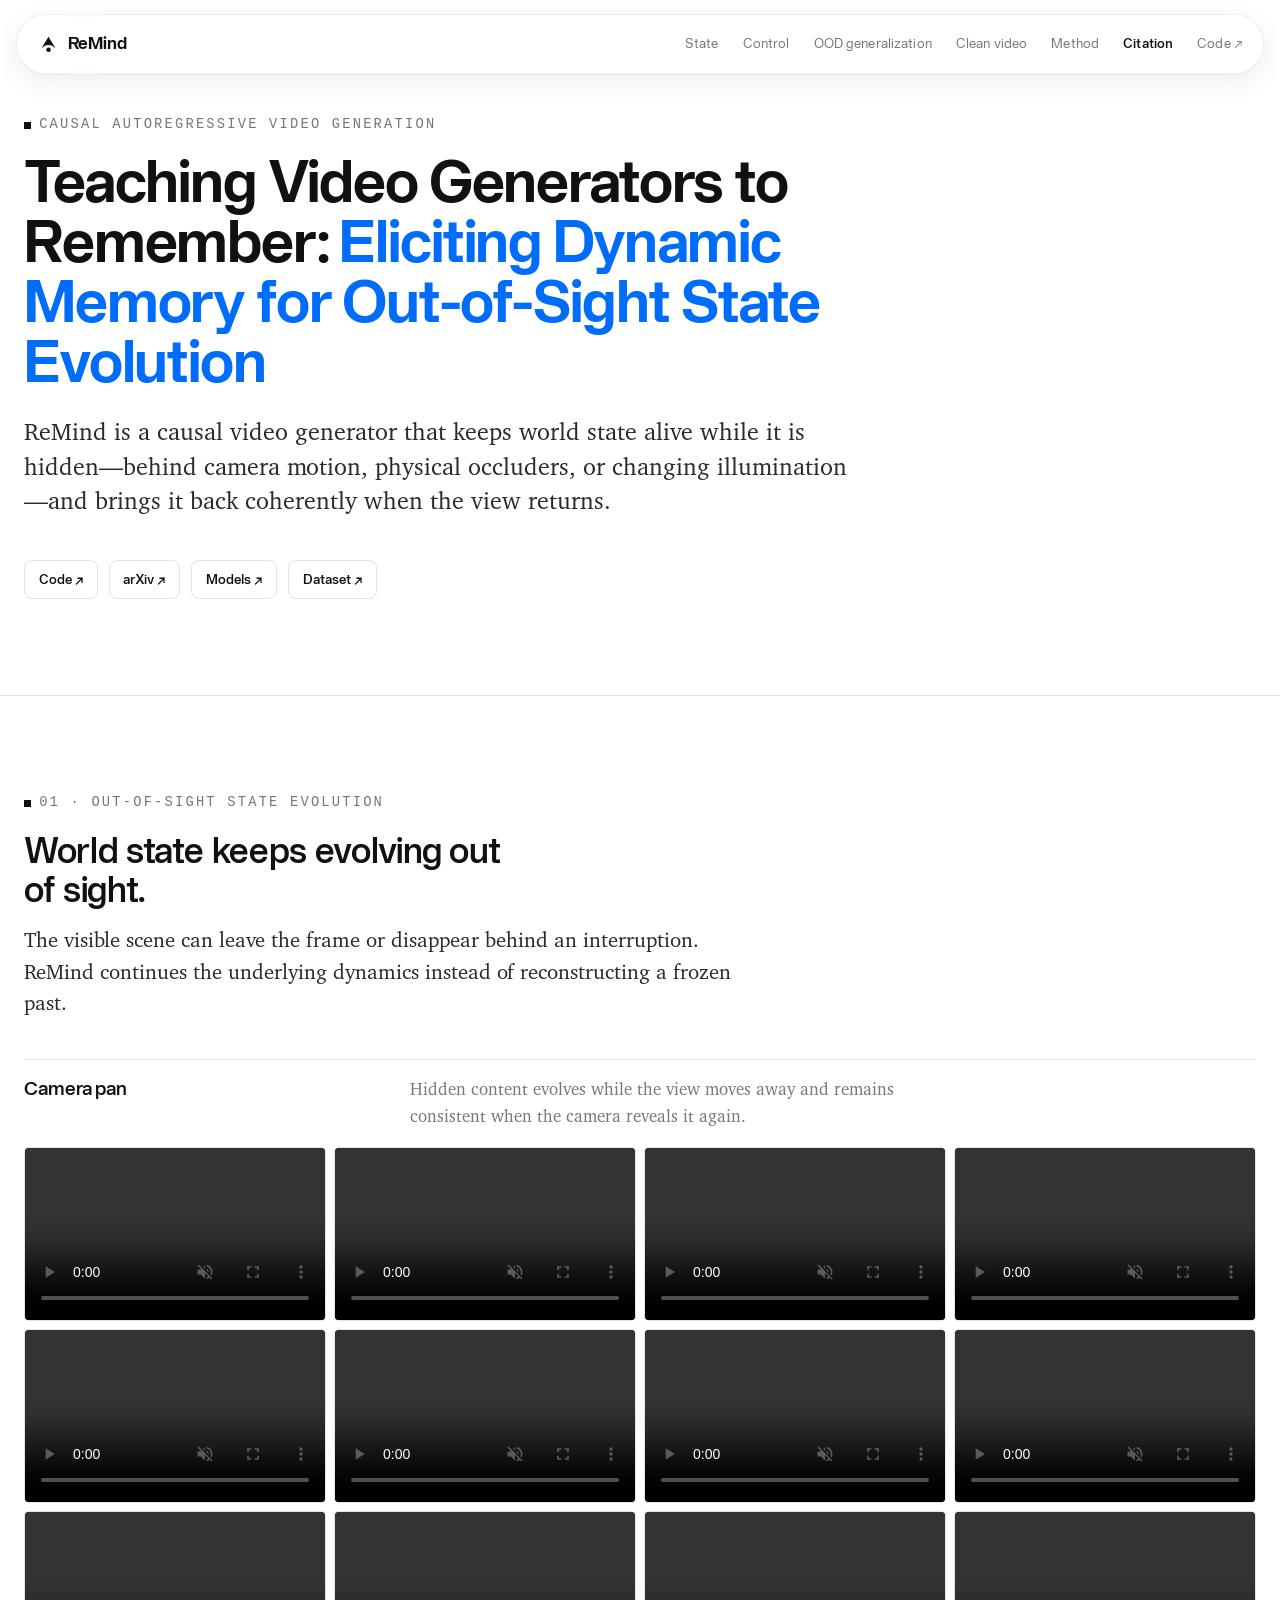
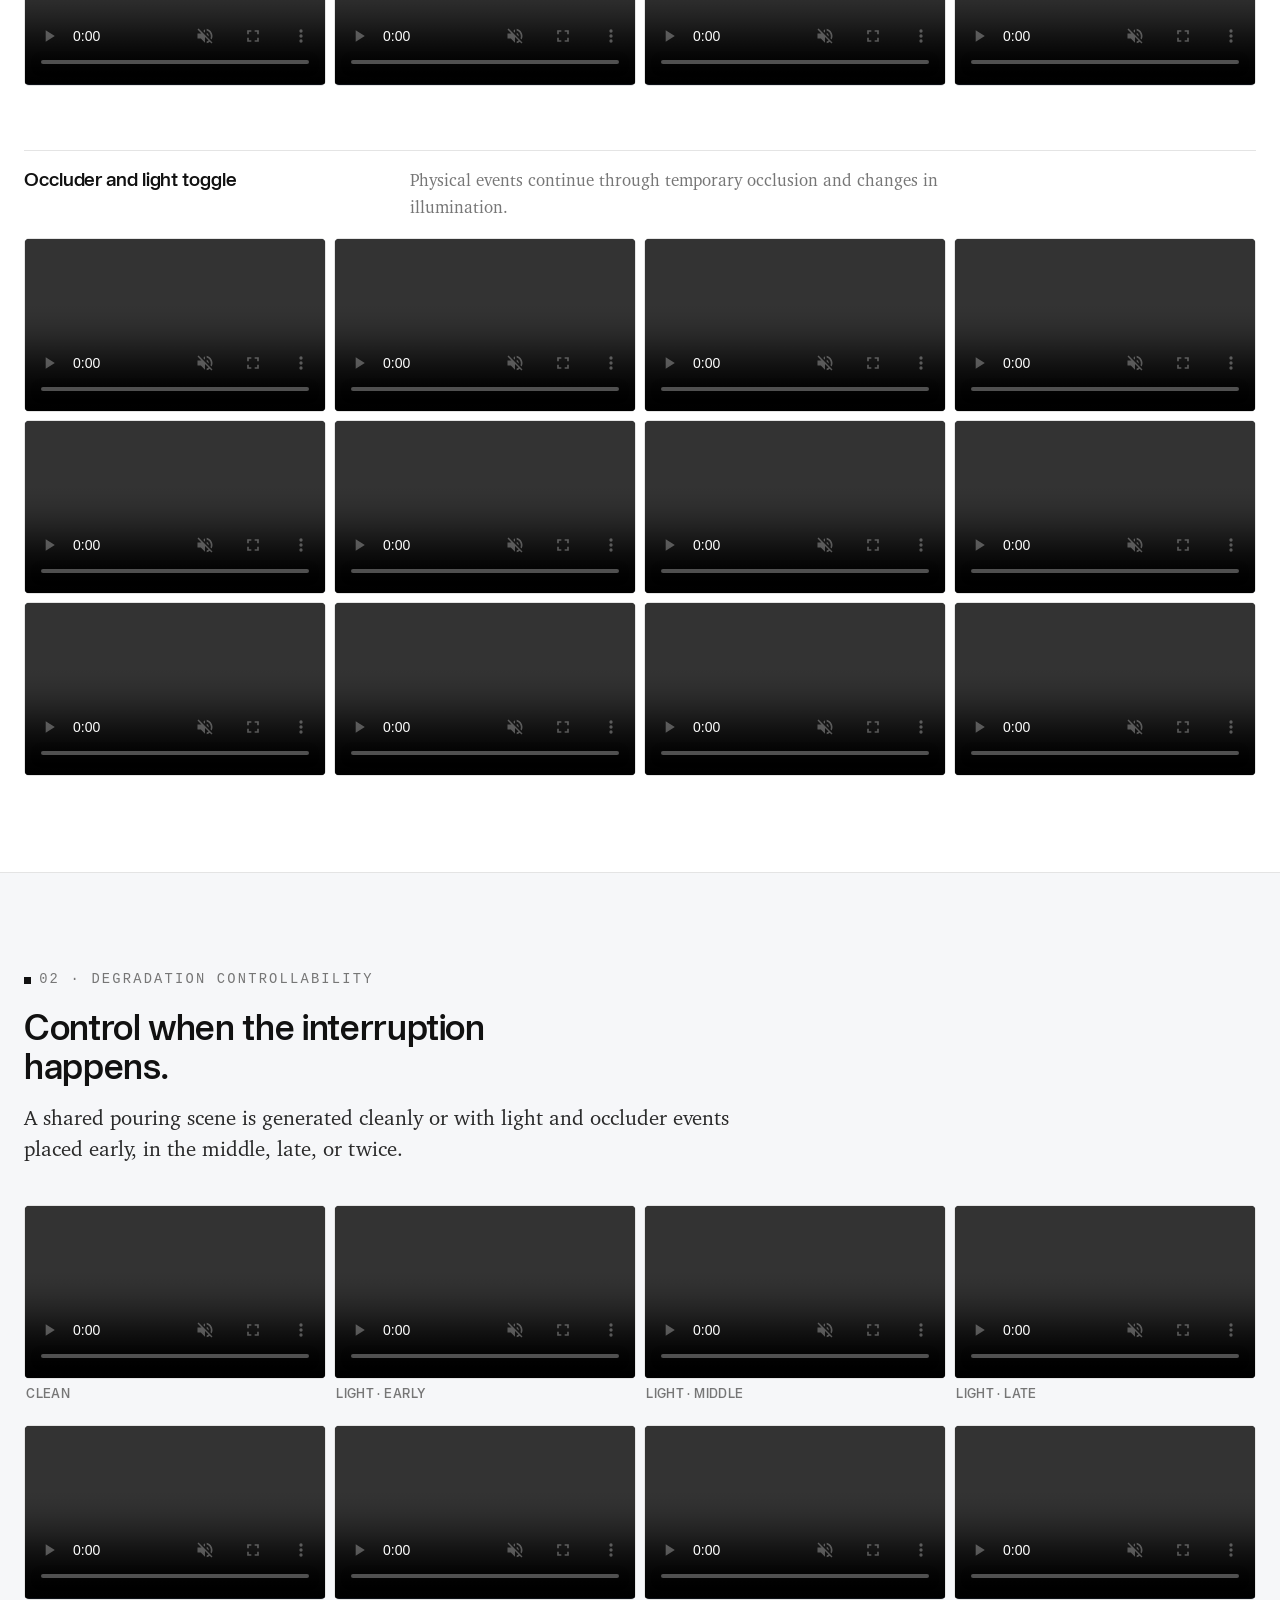
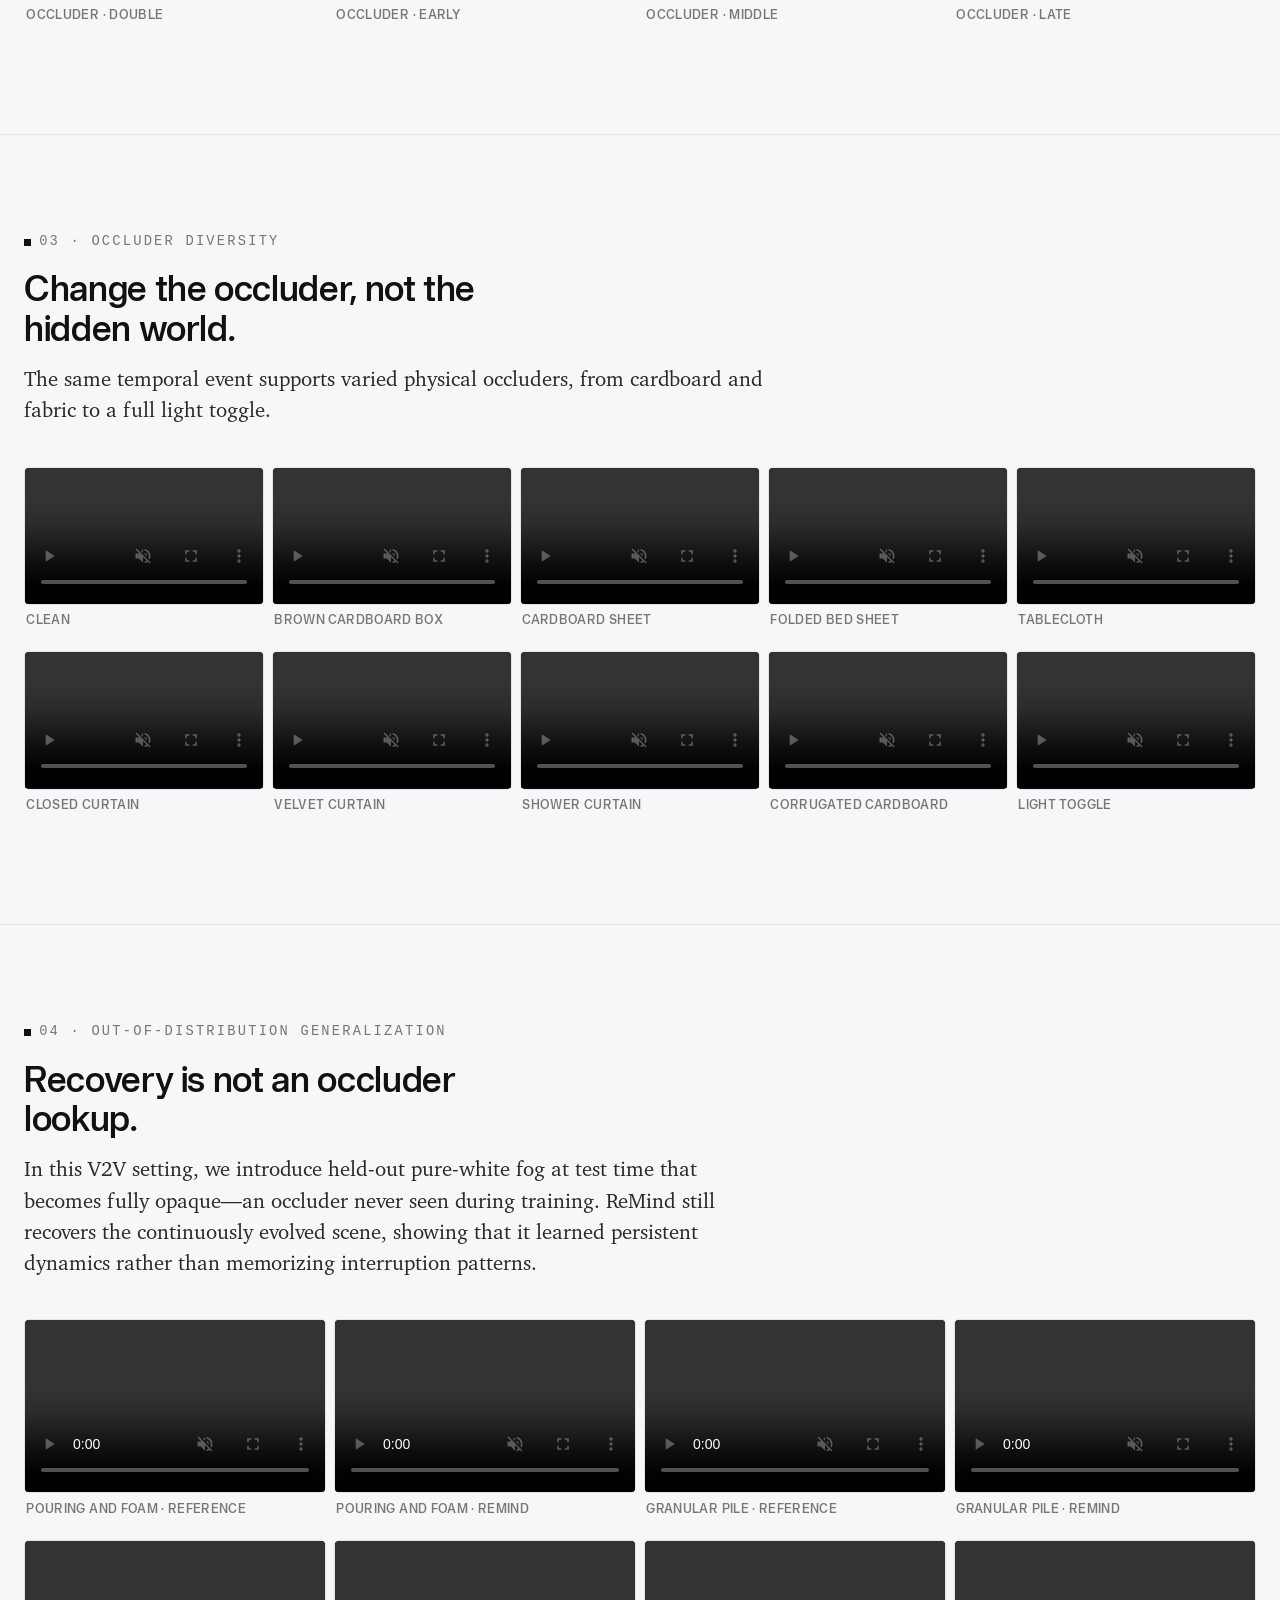
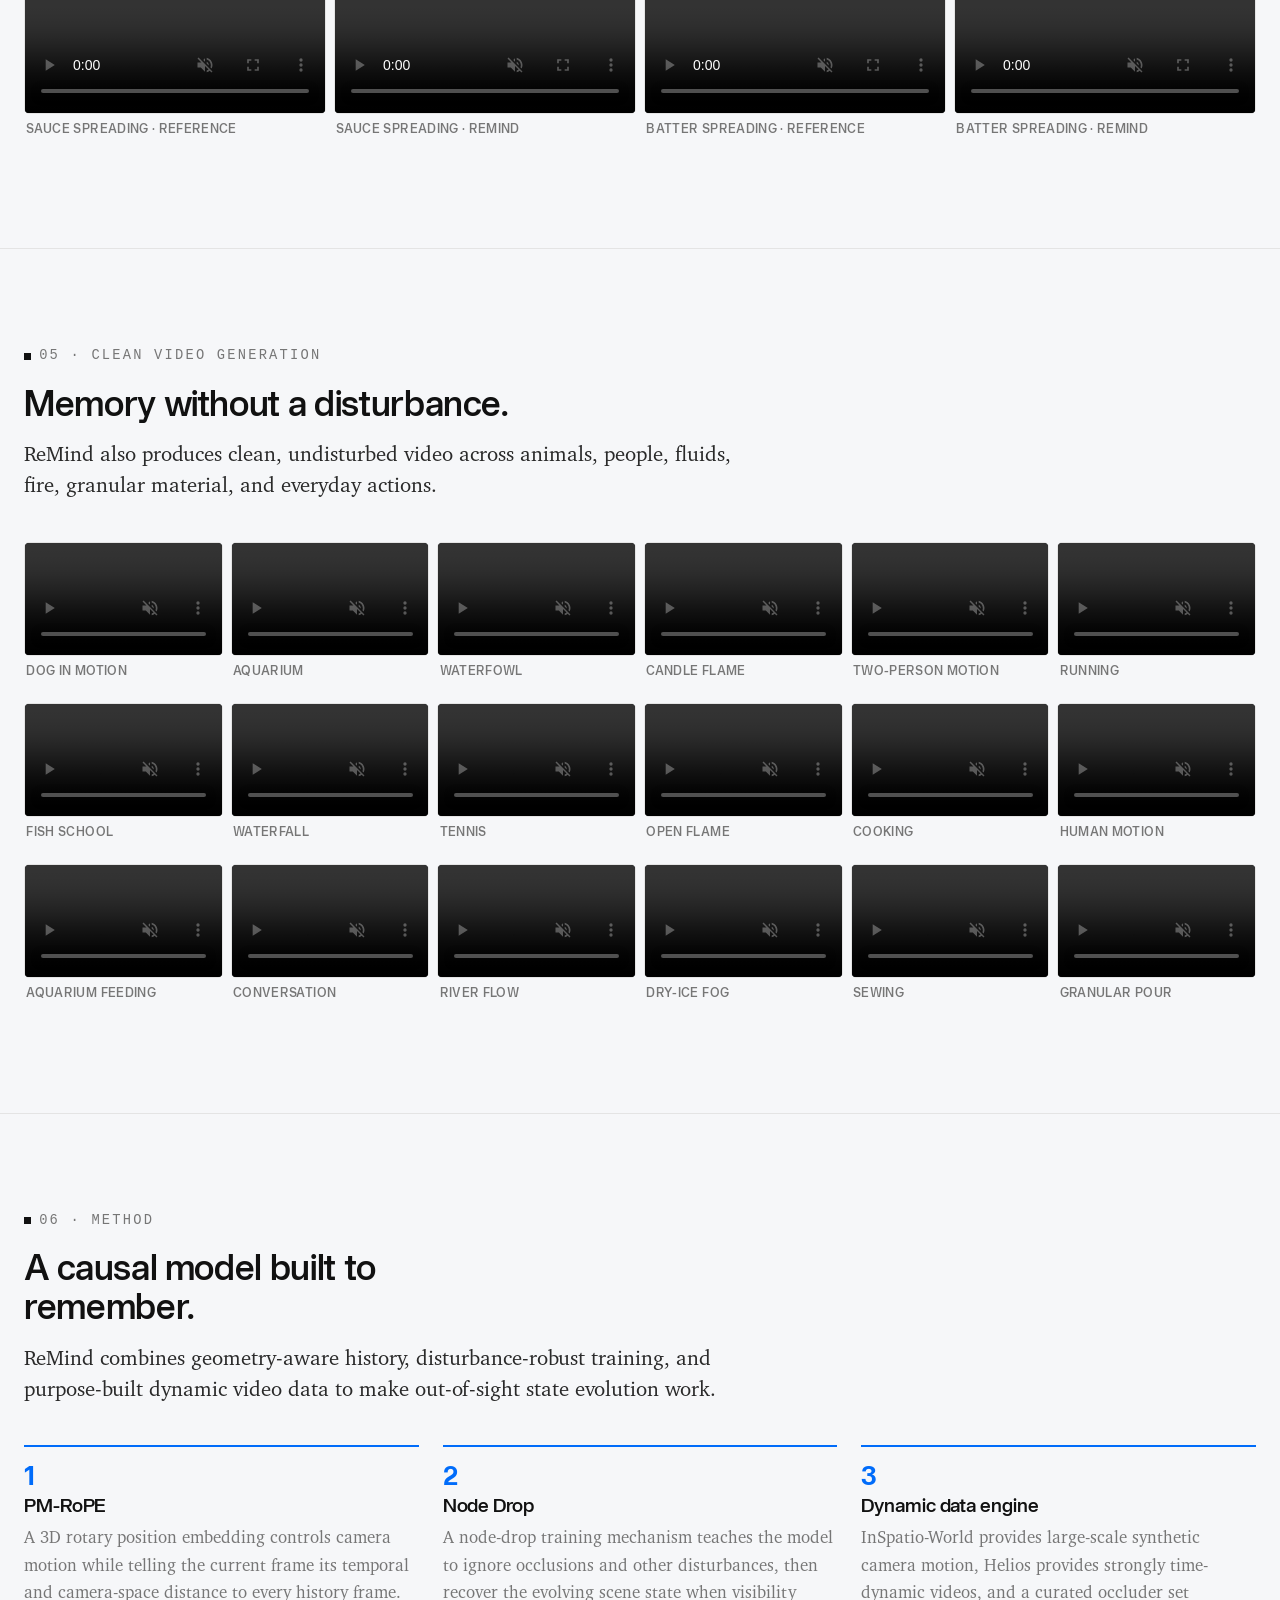
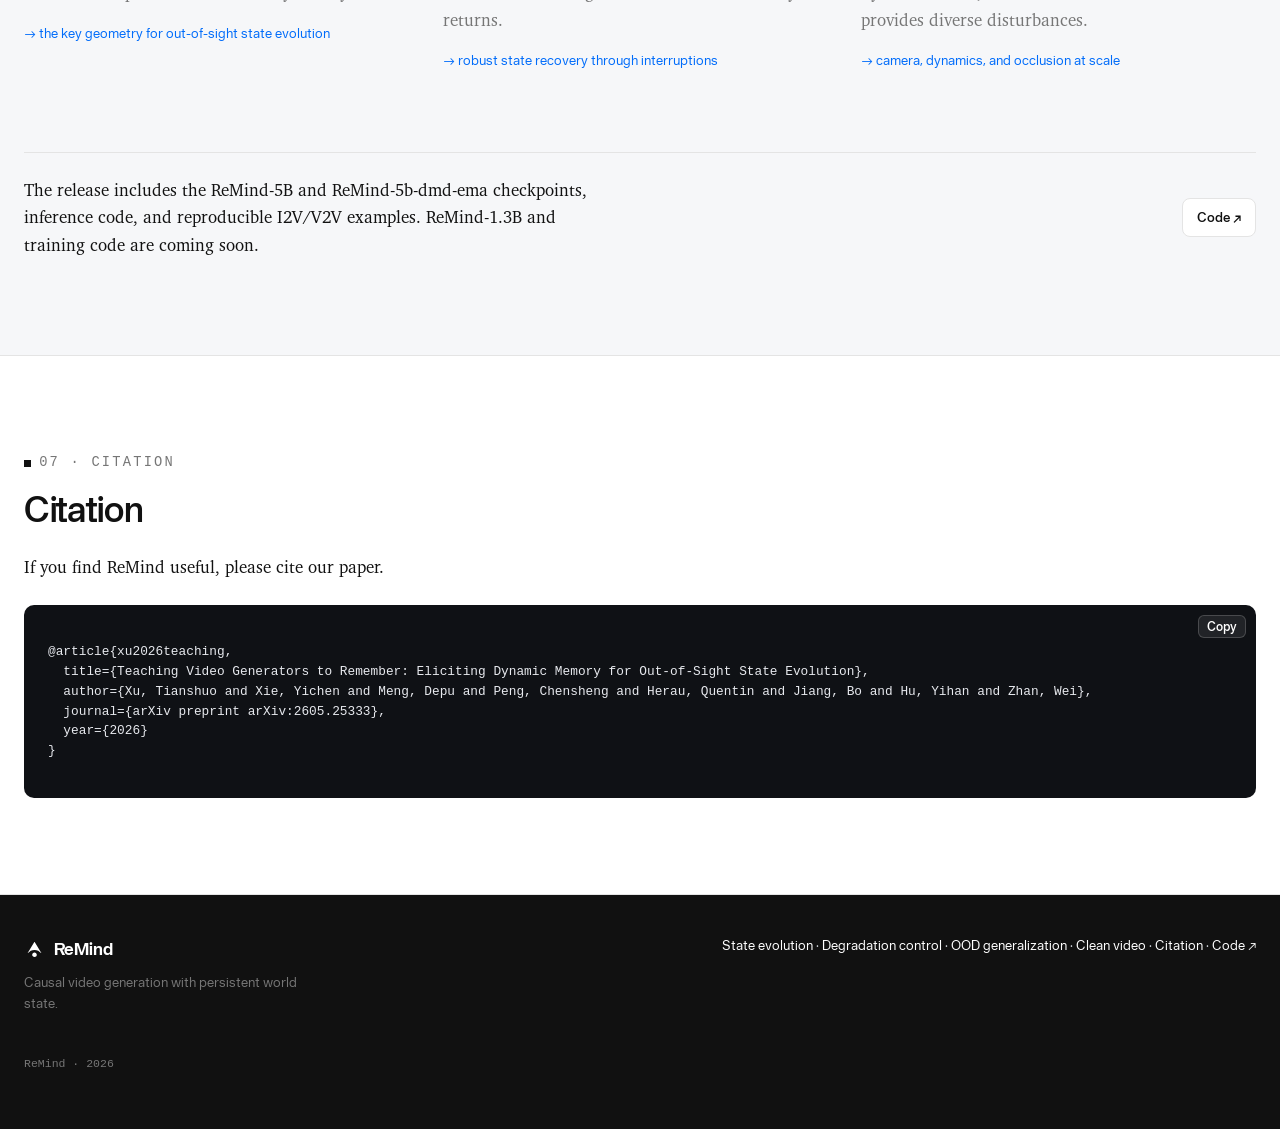
==== commit bd9c70fc: "Use Qwen-aligned camera sample Co-authored-by: Cursor <cursoragent@cursor.com>" ====
--- a/docs/index.html
+++ b/docs/index.html
@@ -123,7 +123,7 @@
   <div class="media-frame"><video src="assets/videos/state/camera-pan/04.mp4?v=ba80d41" muted loop playsinline controls preload="none" data-autoplay aria-label="ReMind generated video"></video></div>
 </figure>
 <figure class="showcase-tile showcase-tile--bare">
-  <div class="media-frame"><video src="assets/videos/state/camera-pan/05.mp4?v=ba80d41" muted loop playsinline controls preload="none" data-autoplay aria-label="ReMind generated video"></video></div>
+  <div class="media-frame"><video src="assets/videos/state/camera-pan/05.mp4?v=qalign-20260921" muted loop playsinline controls preload="none" data-autoplay aria-label="ReMind generated video"></video></div>
 </figure>
 <figure class="showcase-tile showcase-tile--bare">
   <div class="media-frame"><video src="assets/videos/state/camera-pan/06.mp4?v=ba80d41" muted loop playsinline controls preload="none" data-autoplay aria-label="ReMind generated video"></video></div>
